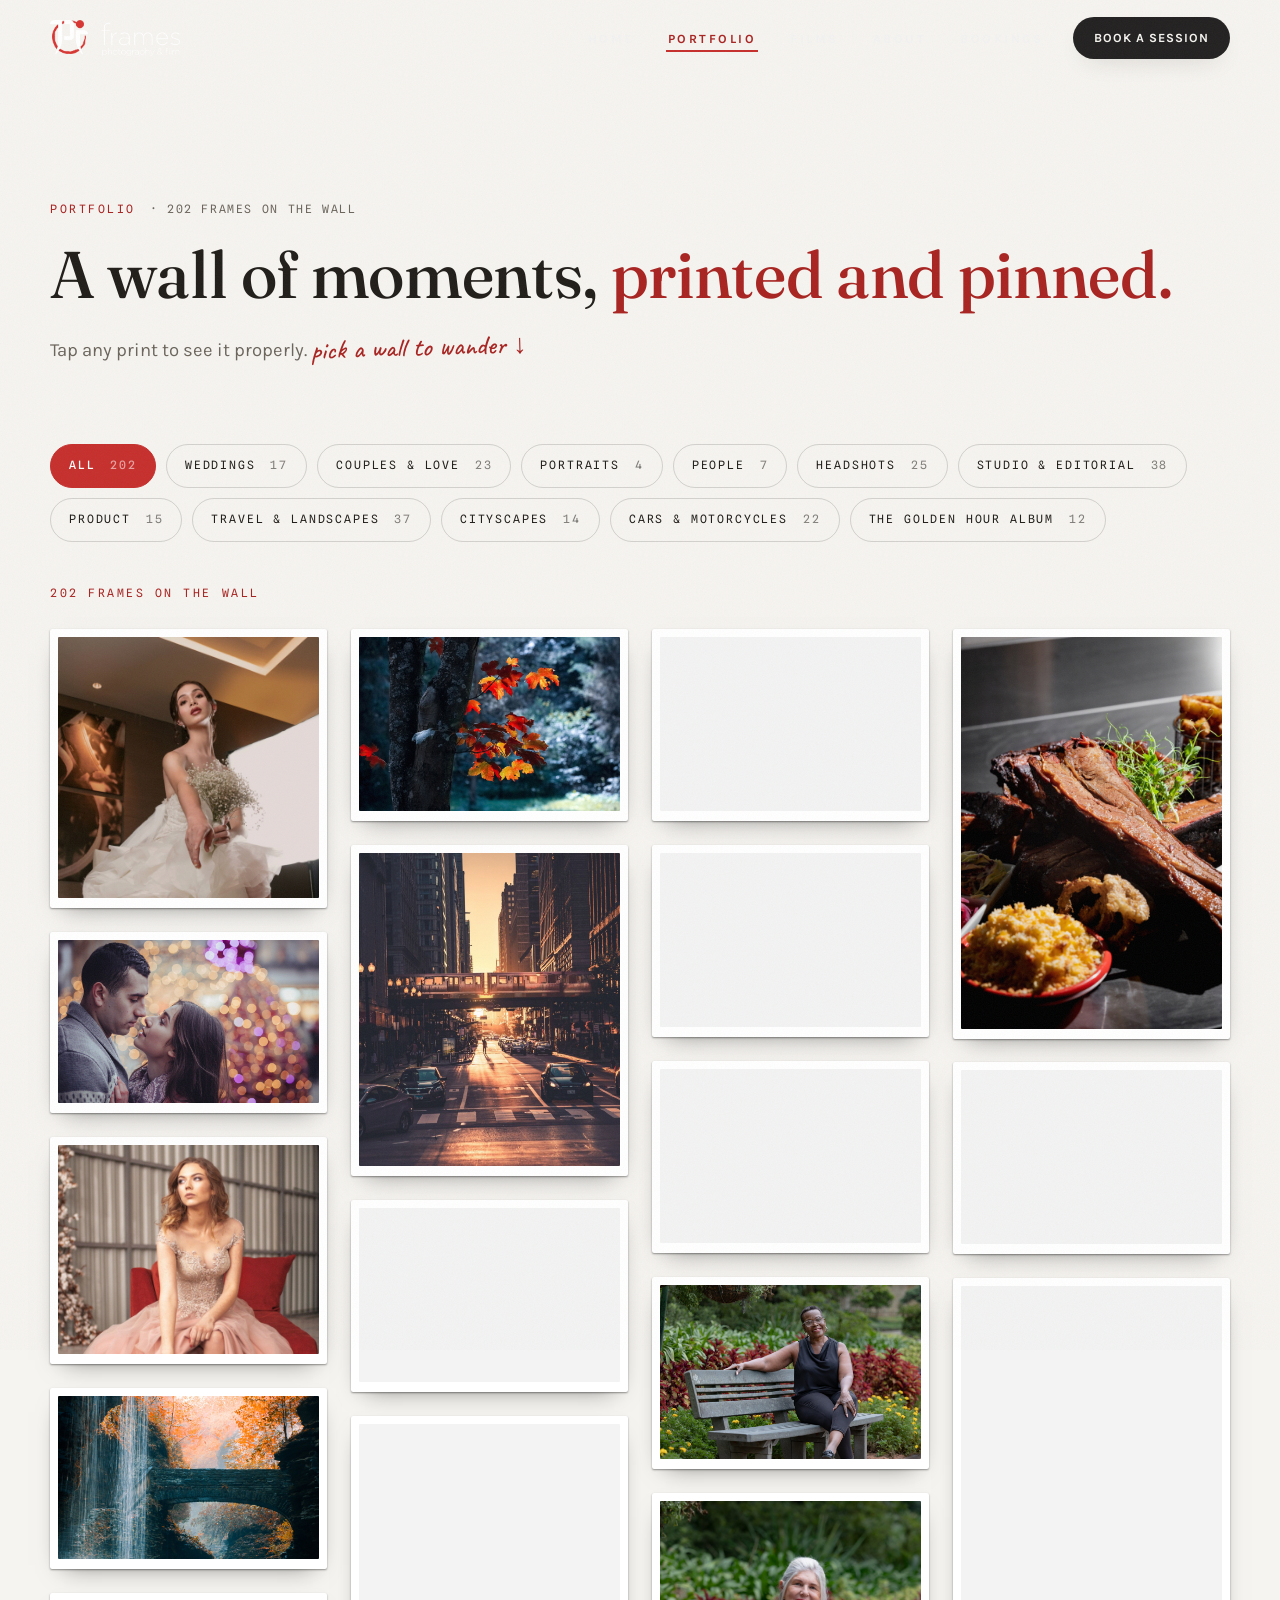
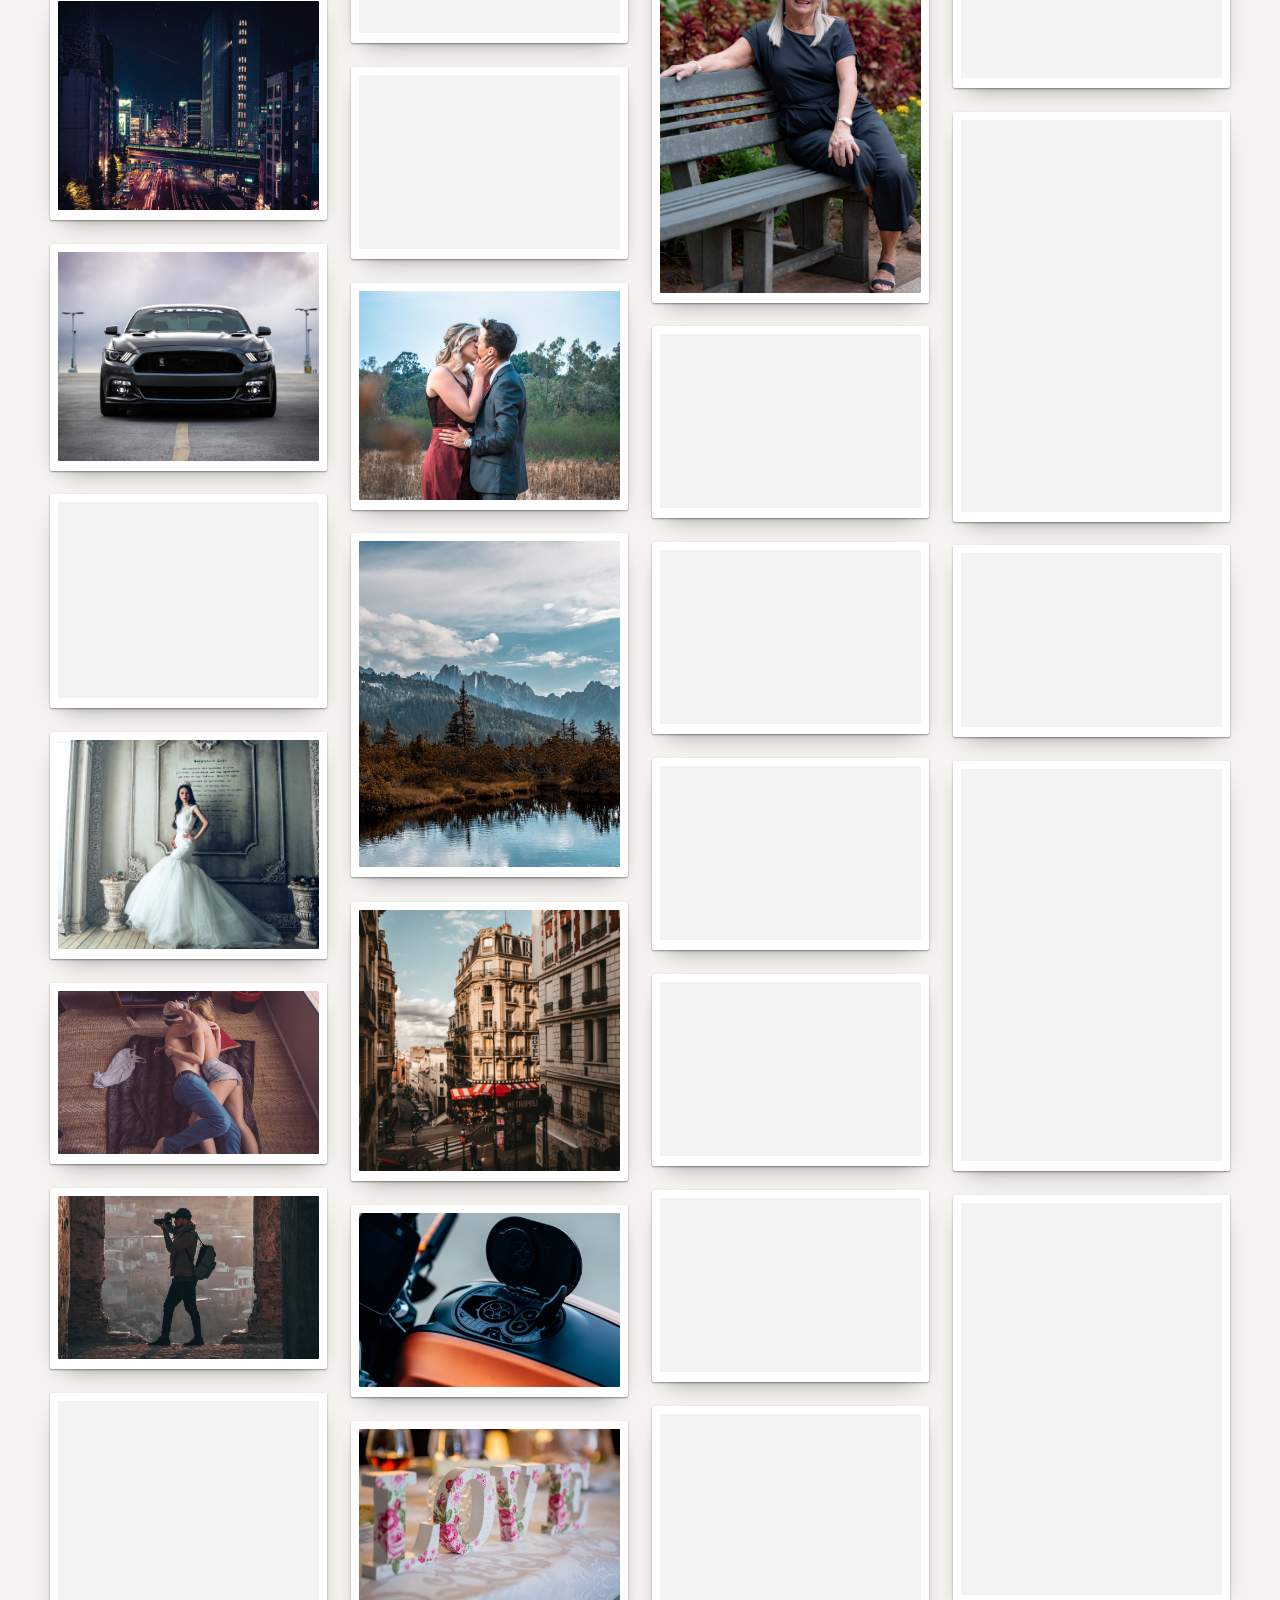
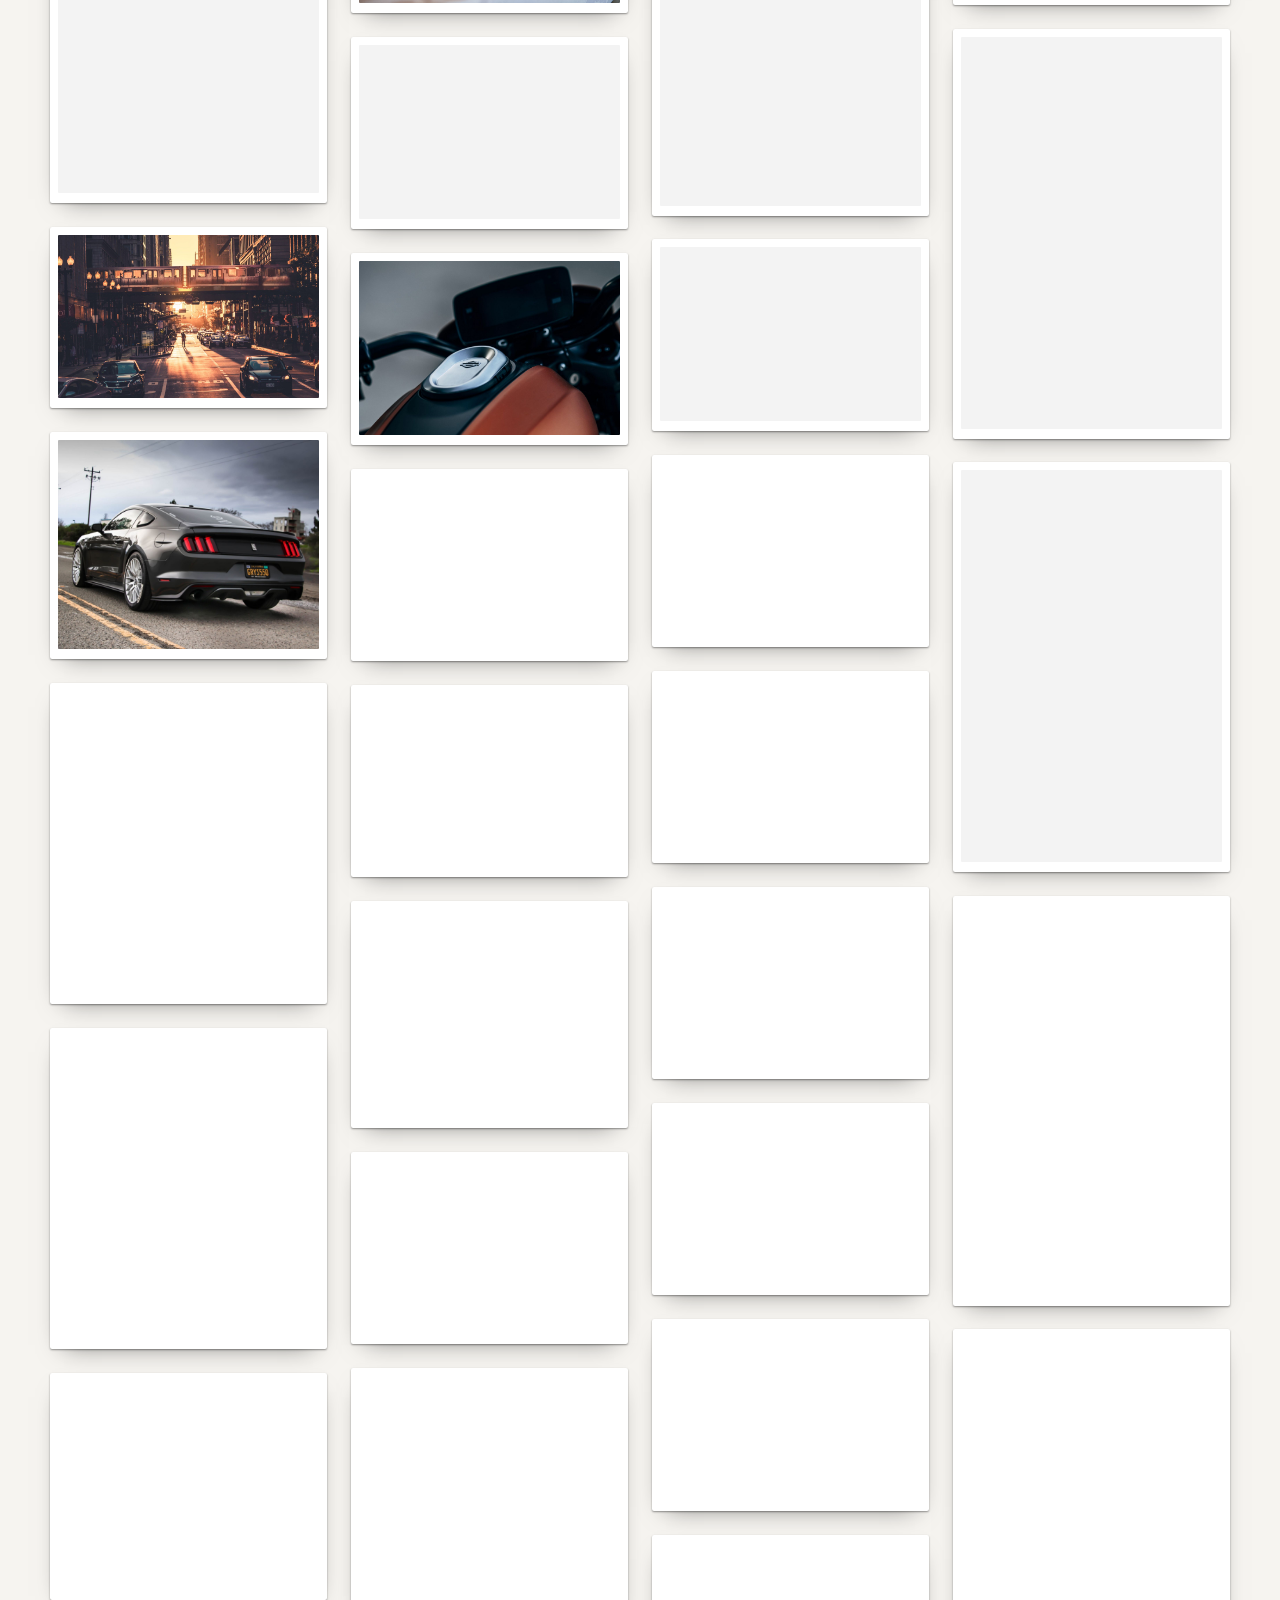
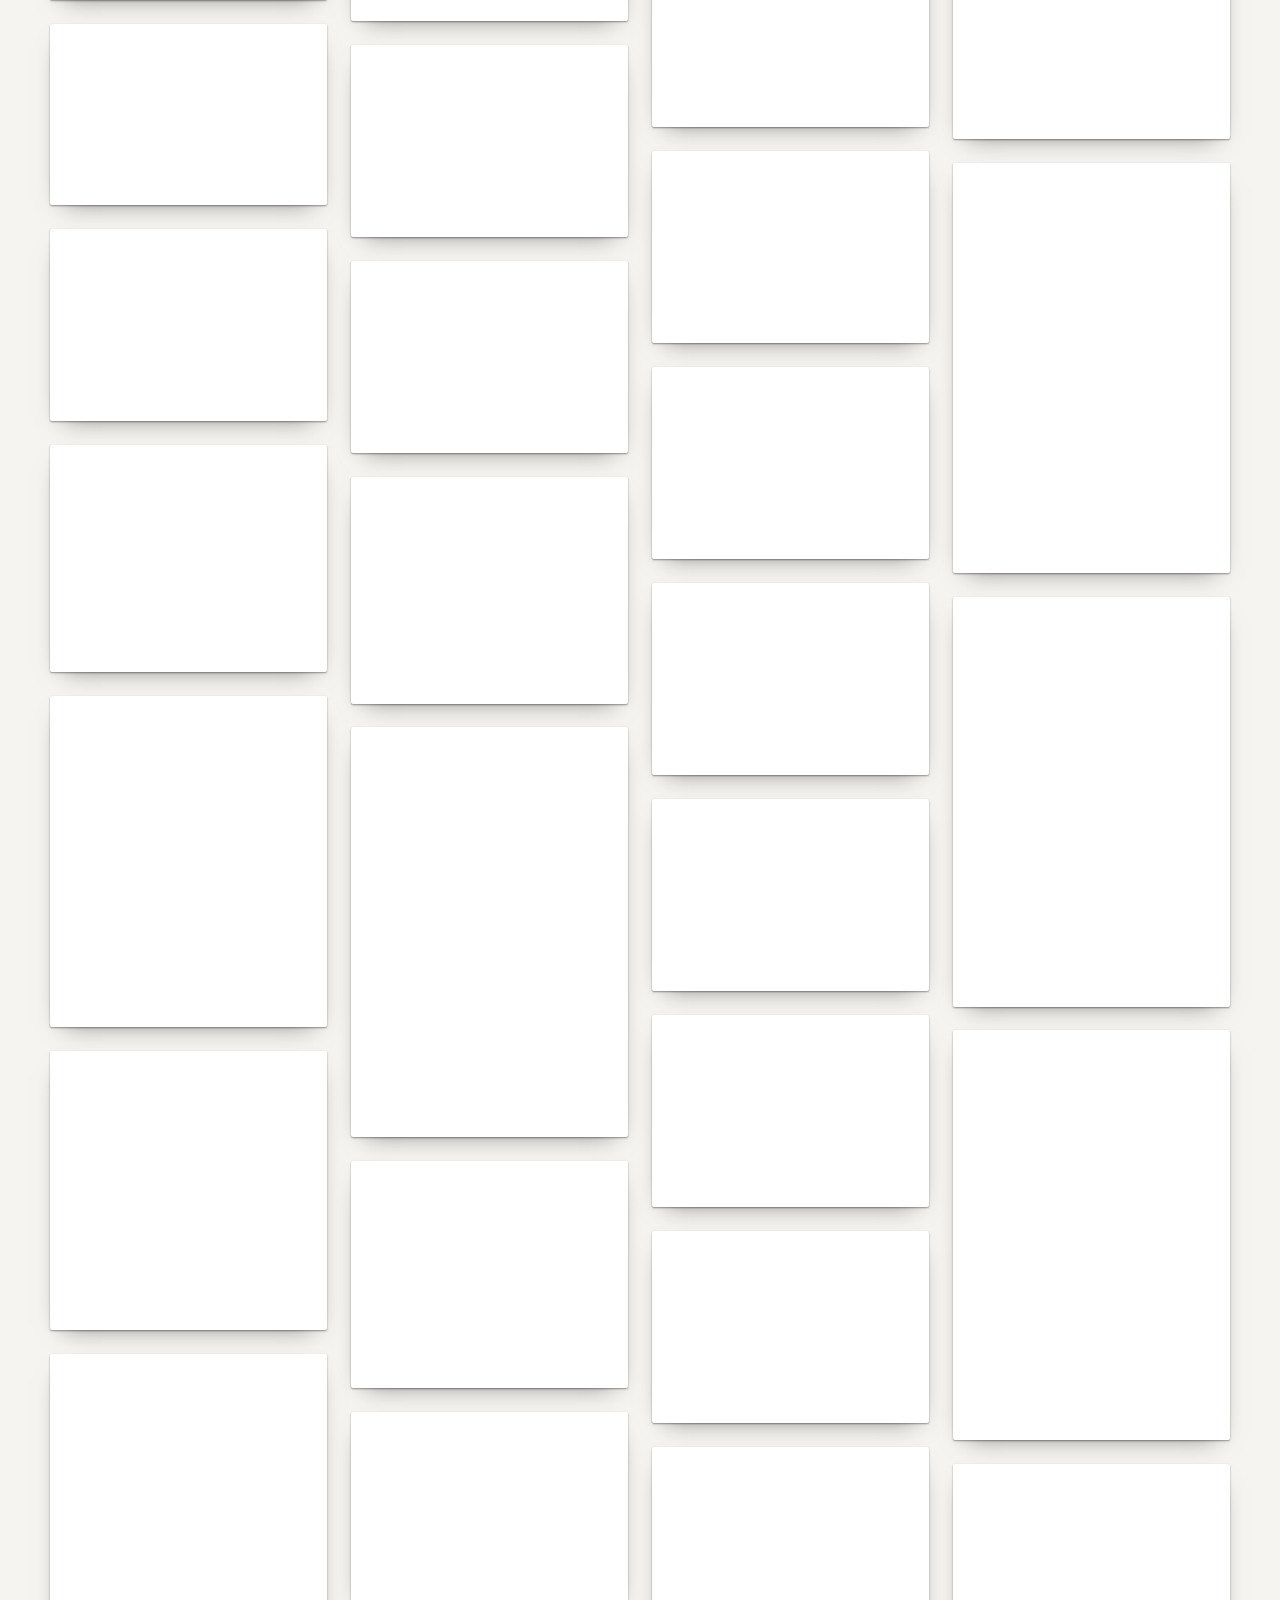
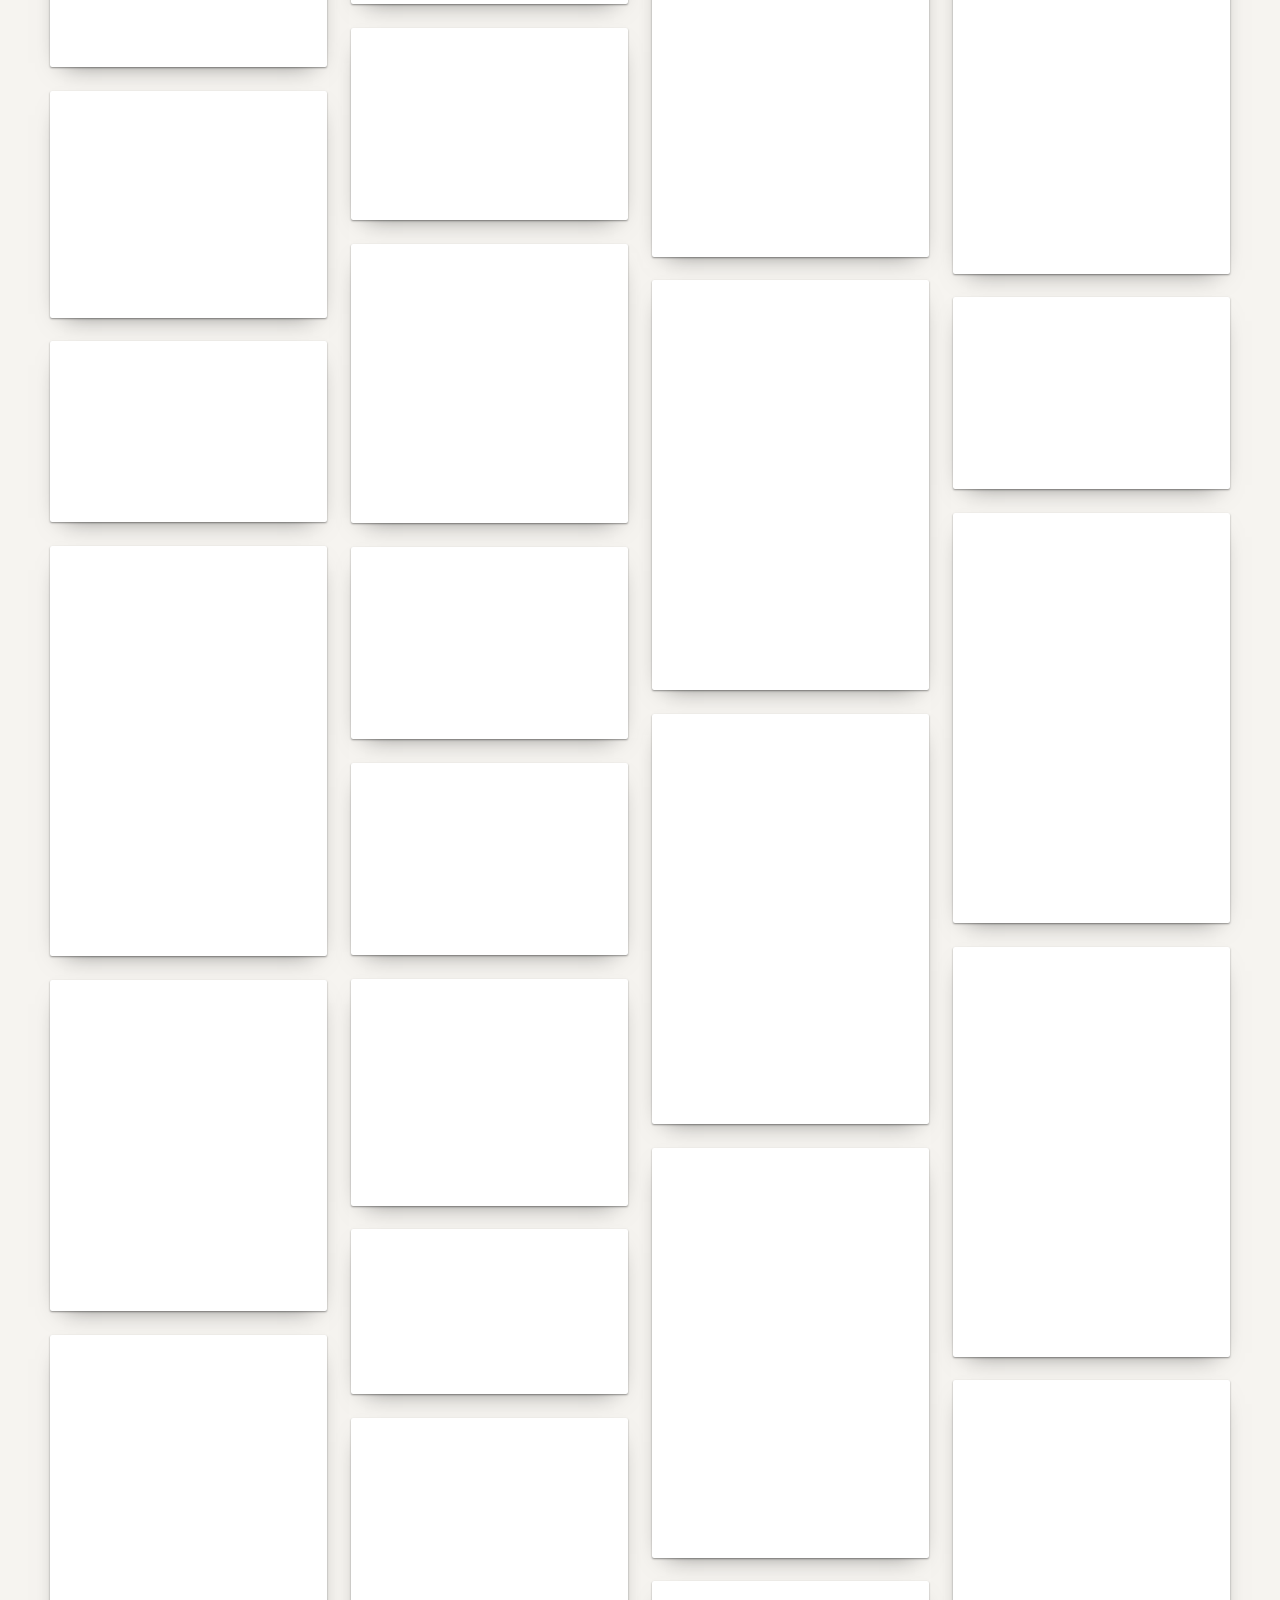
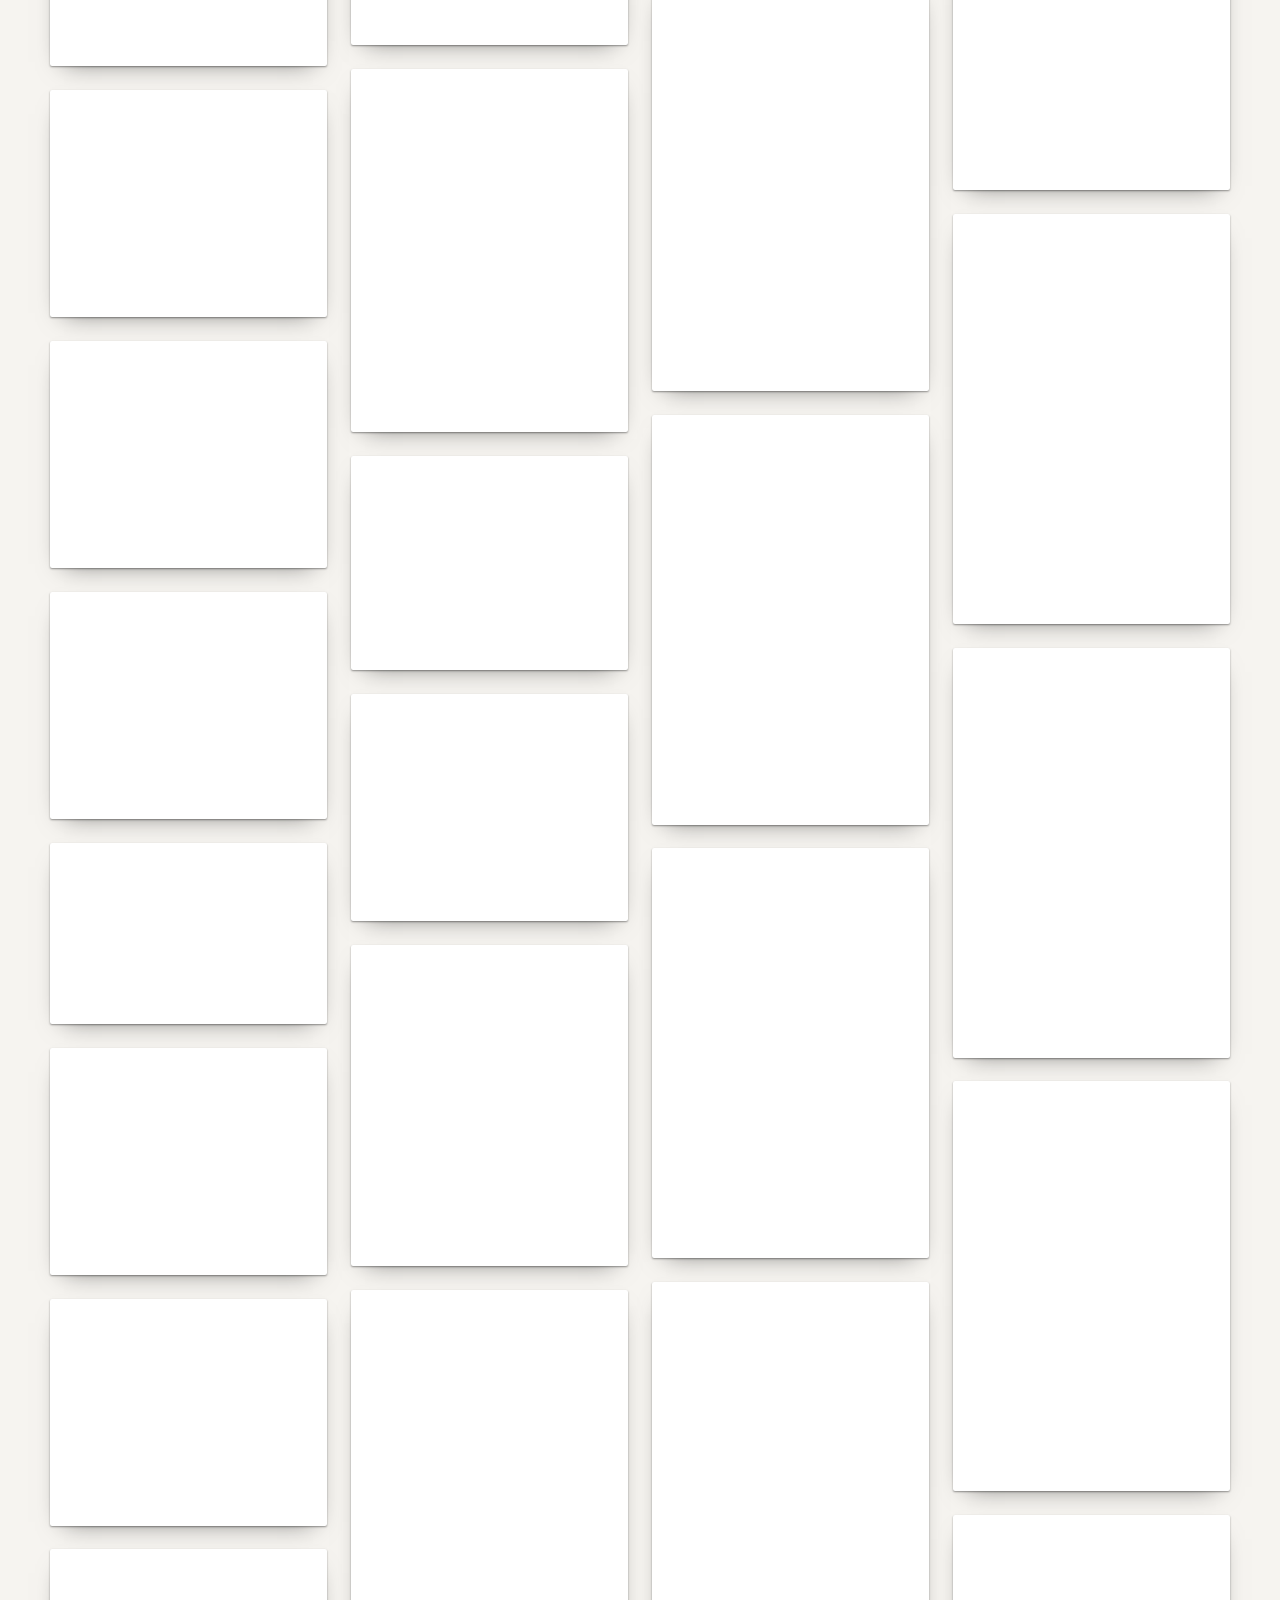
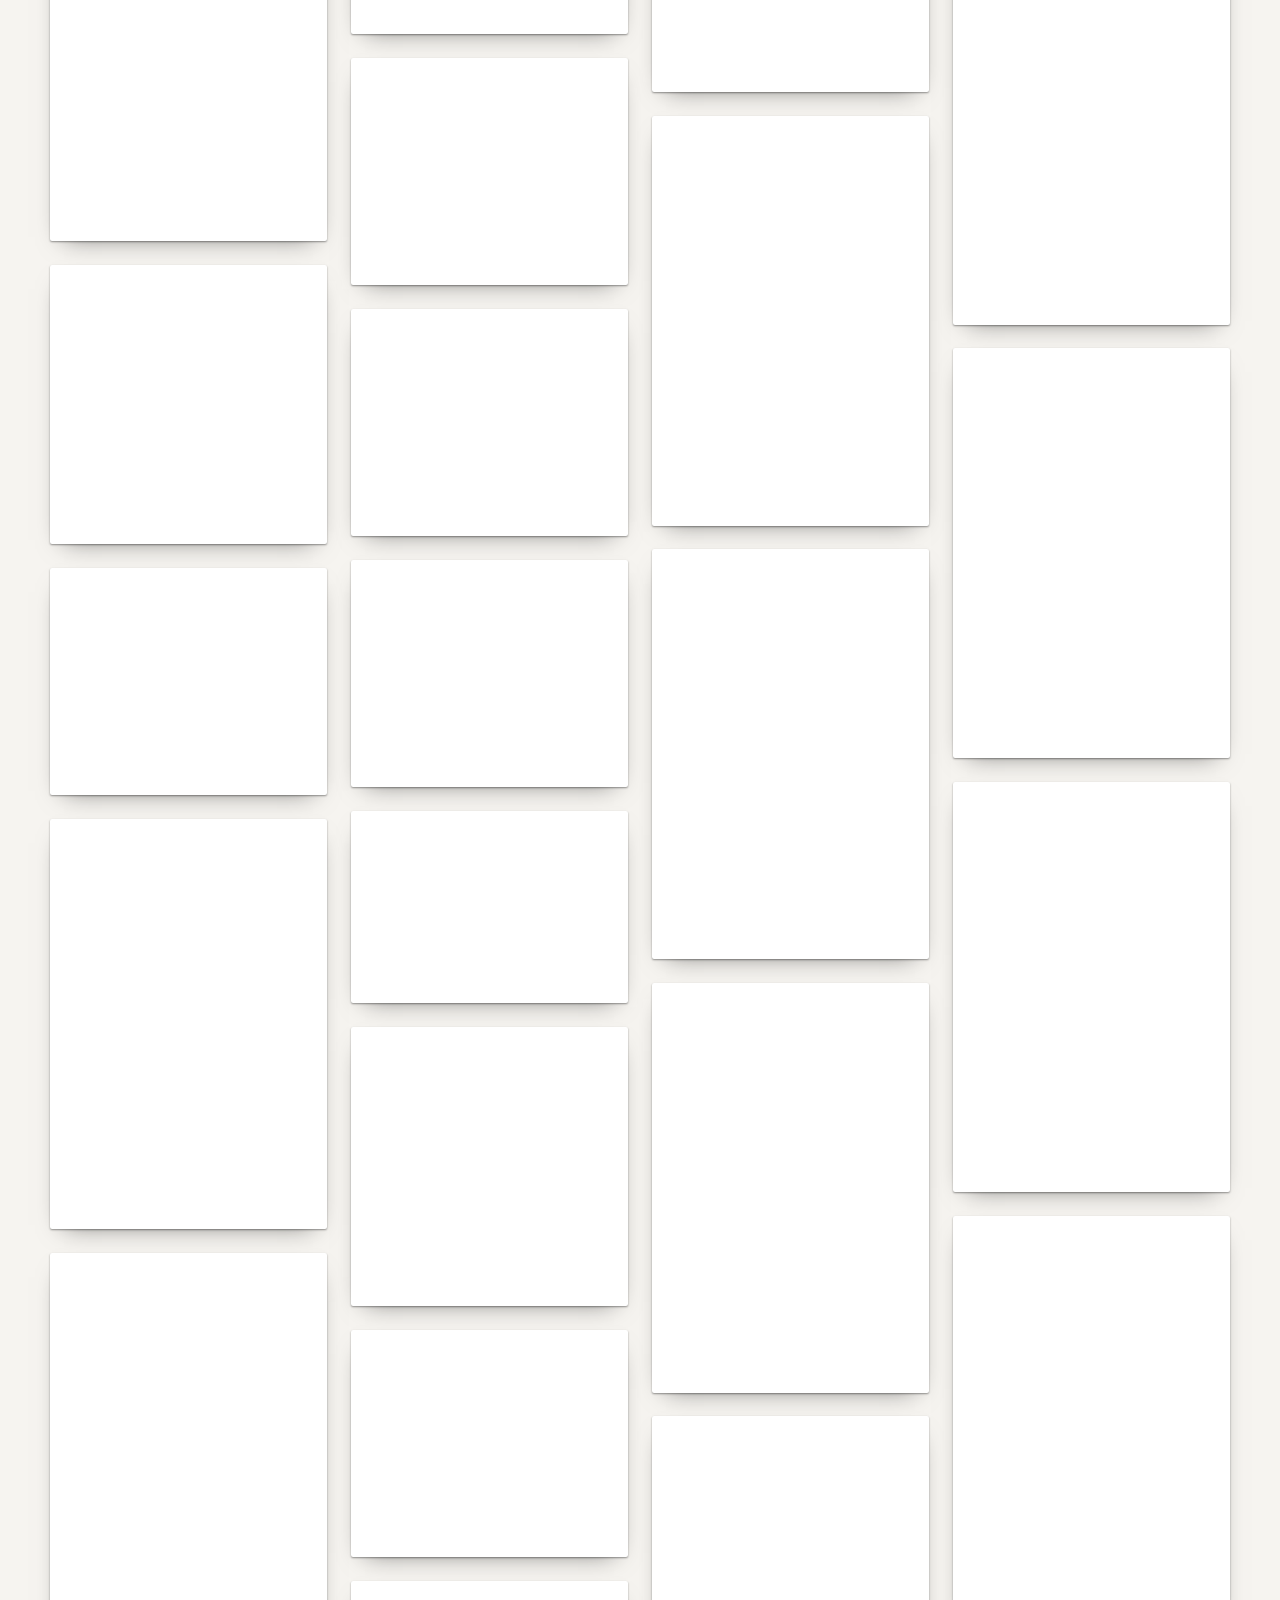
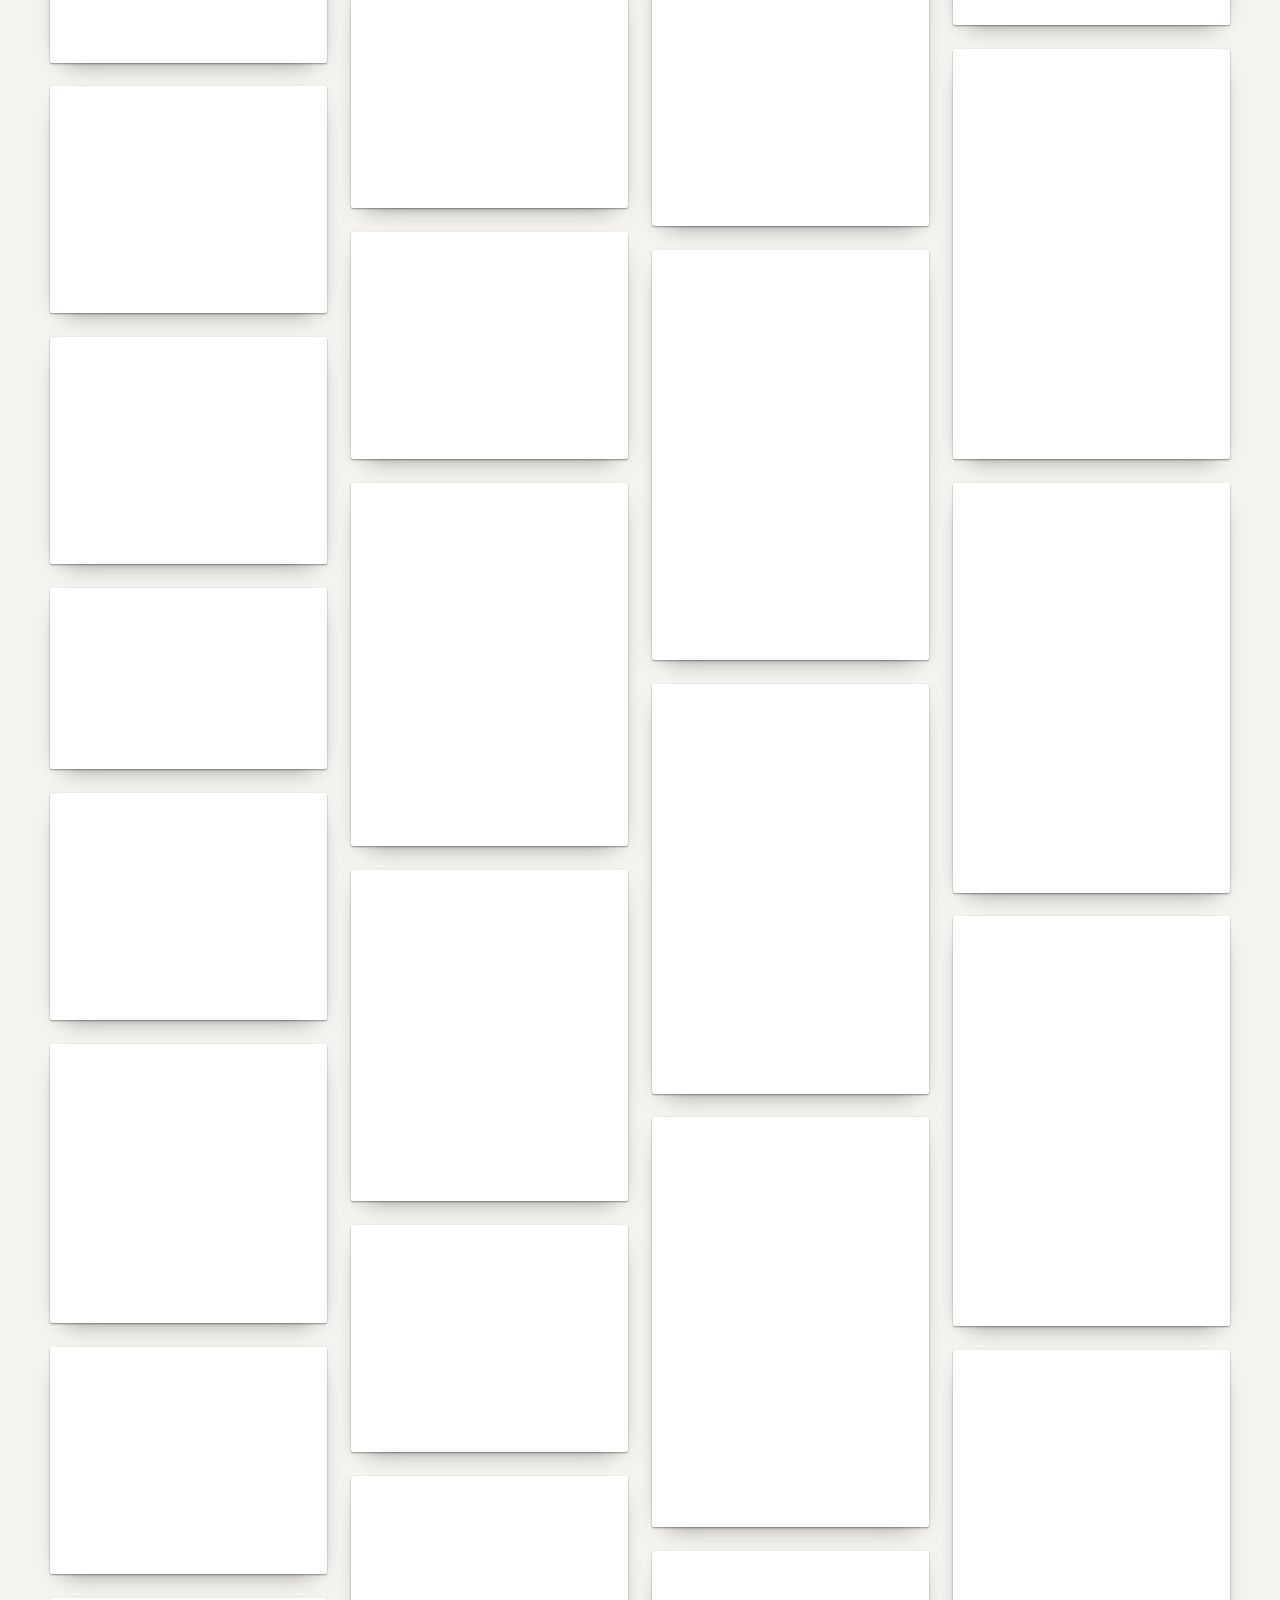
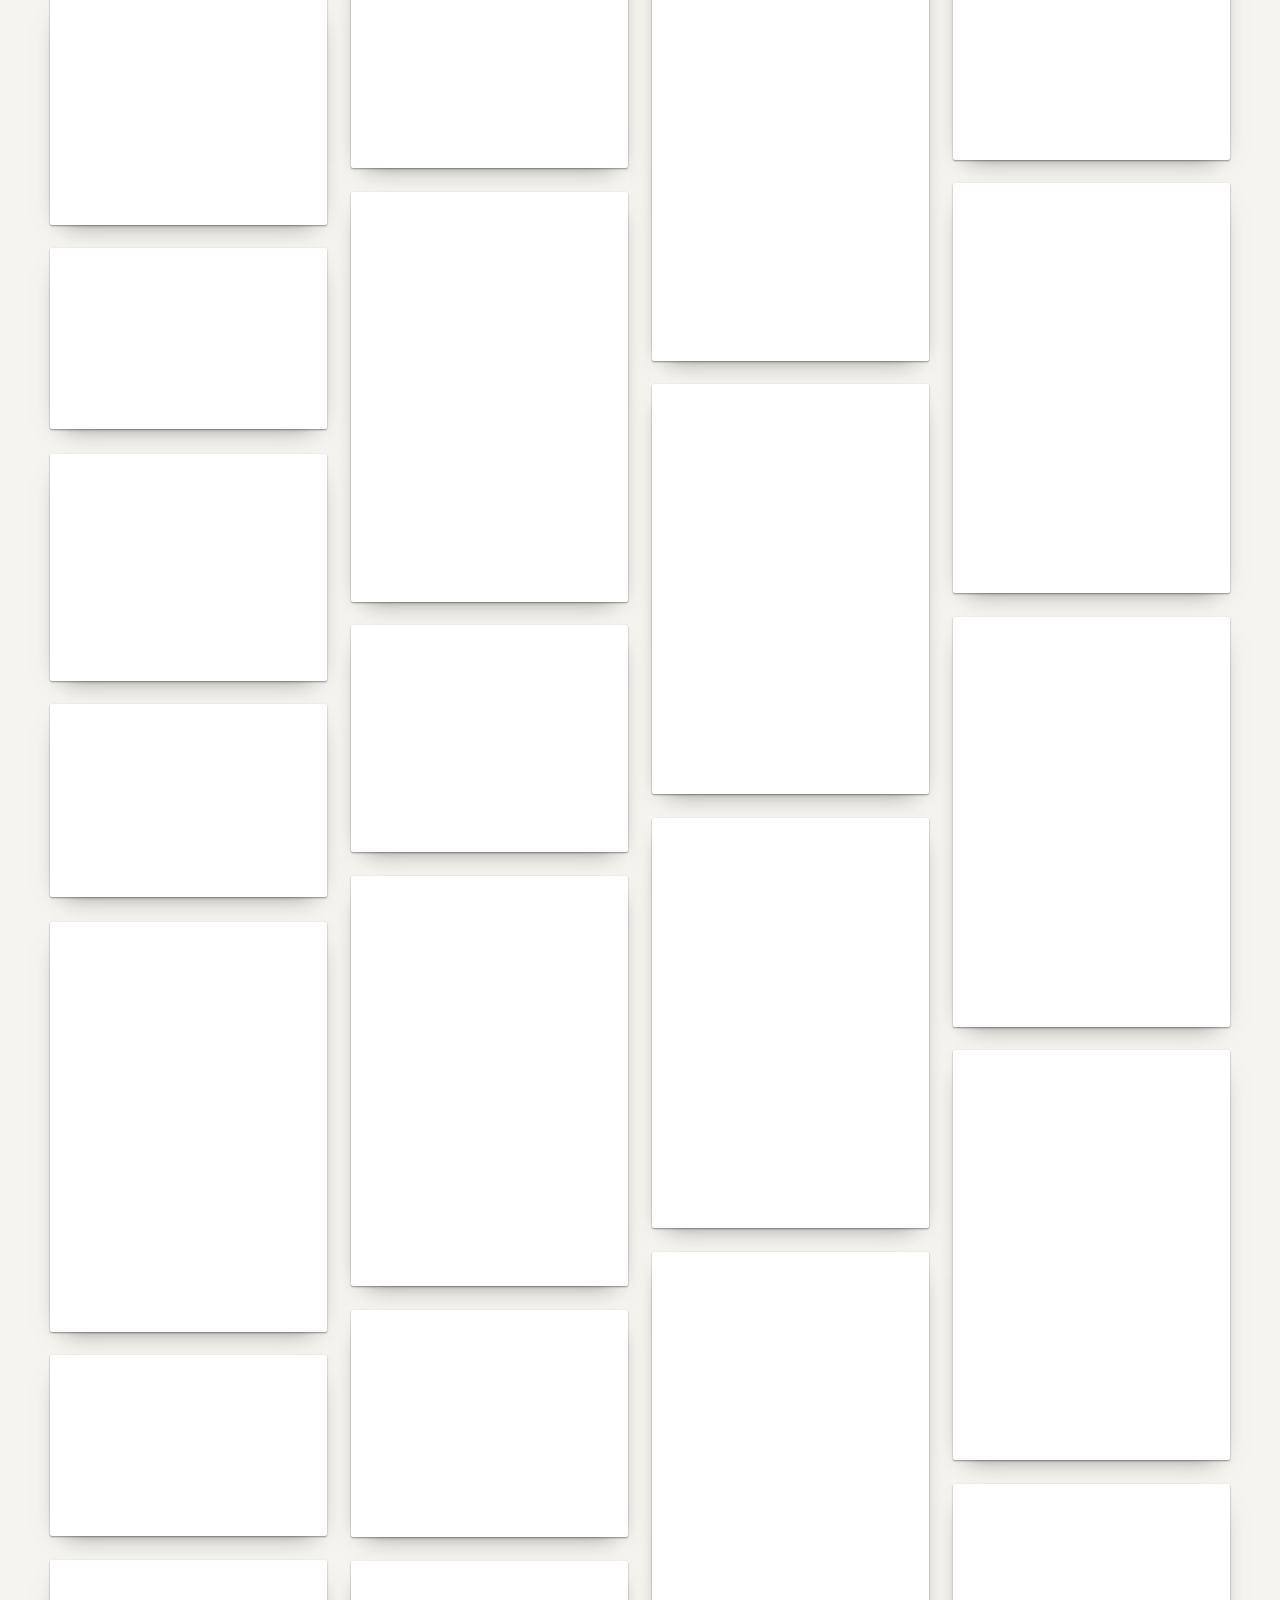
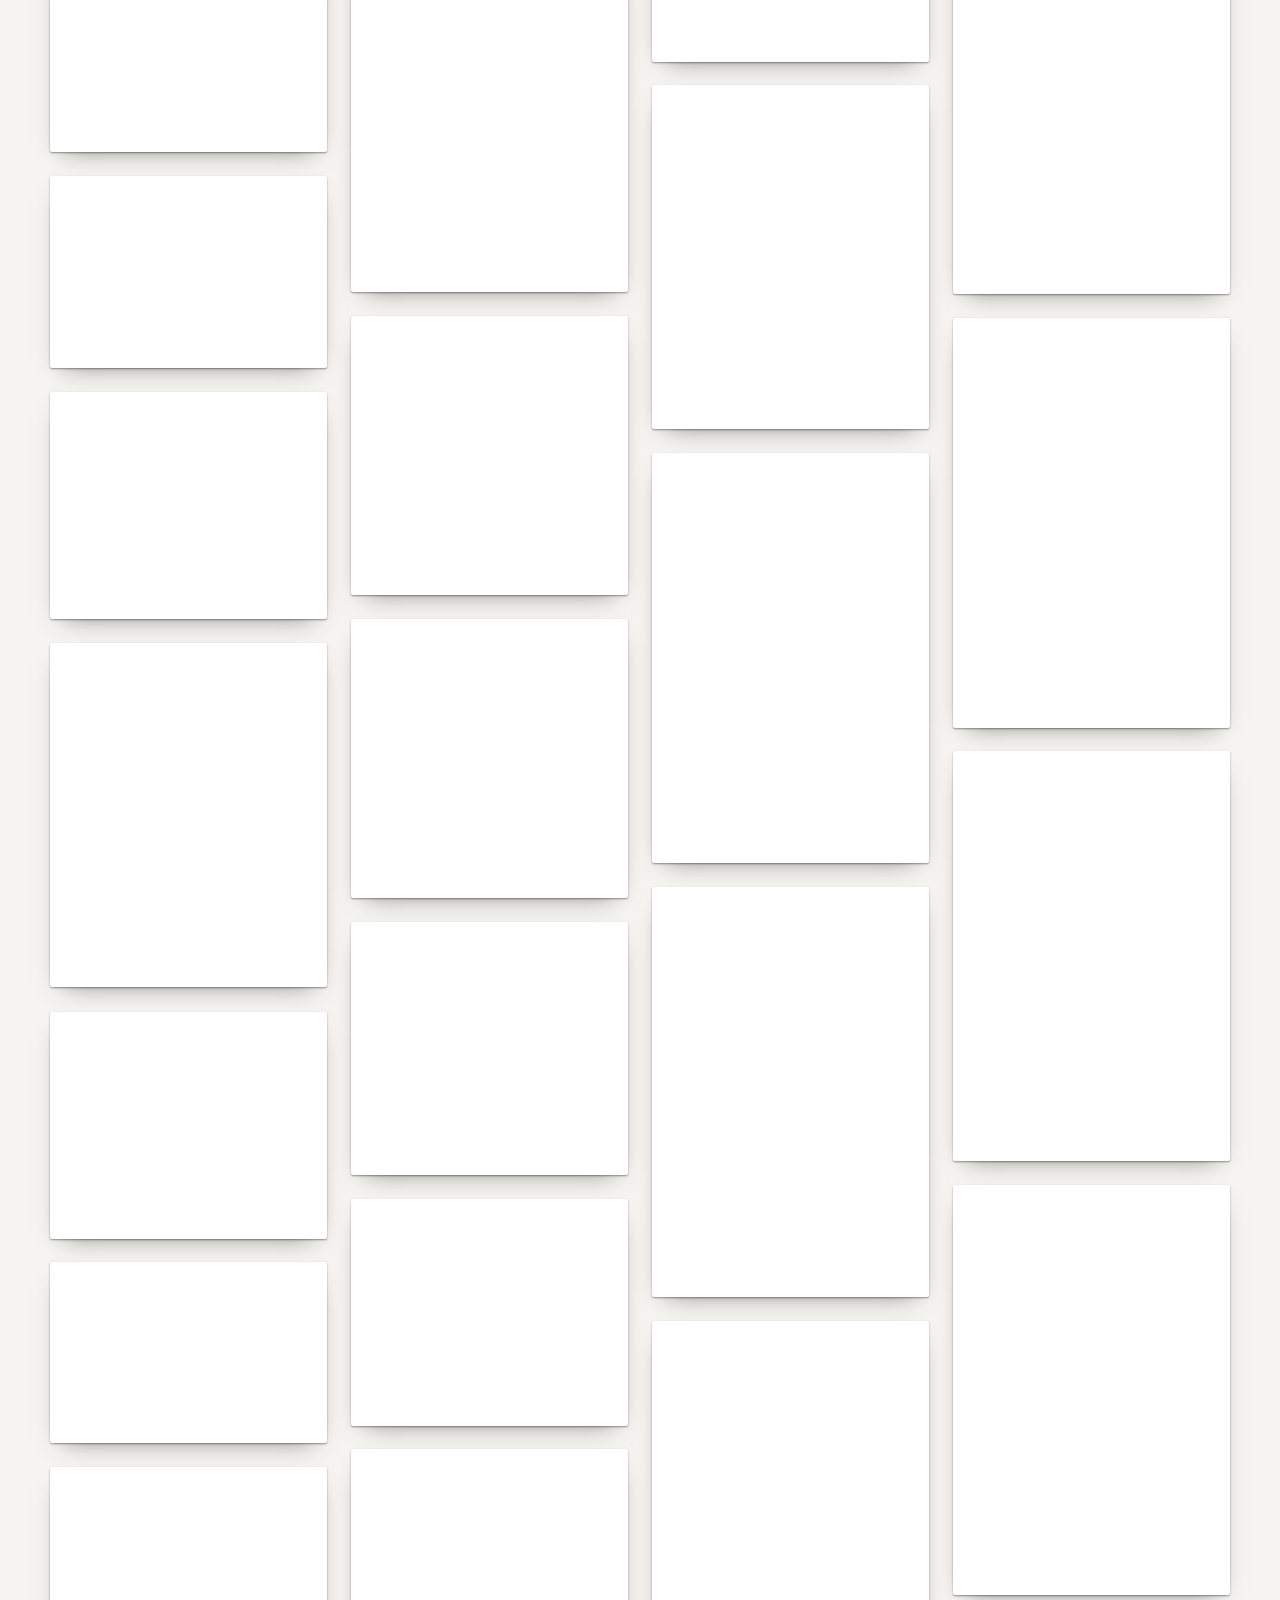
==== portfolio.html @ 4d84800c "commit change" ====
<!DOCTYPE html>
<html lang="en">
<head>
<meta charset="UTF-8">
<meta name="viewport" content="width=device-width, initial-scale=1.0, viewport-fit=cover">
<title>Portfolio — PI Frames</title>
<meta name="description" content="Browse the PI Frames portfolio: weddings, couples, portraits, headshots, studio & editorial, product, travel and the Golden Hour album — plus films. Photography & films from South Africa.">
<meta name="theme-color" content="#16100c">
<link rel="canonical" href="https://piframes.co.za/portfolio.html">
<meta property="og:title" content="Portfolio — PI Frames">
<meta property="og:description" content="Browse the PI Frames portfolio: weddings, couples, portraits, headshots, studio & editorial, product, travel and the Golden Hour album — plus films. Photography & films from South Africa.">
<meta property="og:type" content="website">
<meta property="og:image" content="Media/home-poster.jpg">
<link rel="icon" type="image/png" href="Media/PI-Iconlight.png" media="(prefers-color-scheme: dark)">
  <link rel="icon" type="image/png" href="Media/PI-Icondark.png" media="(prefers-color-scheme: light)">
<link rel="preconnect" href="https://fonts.googleapis.com">
<link rel="preconnect" href="https://fonts.gstatic.com" crossorigin>
<link href="https://fonts.googleapis.com/css2?family=Fraunces:ital,opsz,wght@0,9..144,400;0,9..144,500;0,9..144,600;1,9..144,400&family=Karla:ital,wght@0,400;0,500;0,700;1,400&family=Caveat:wght@500;600&family=Spline+Sans+Mono:wght@400;500&display=swap" rel="stylesheet">
<link rel="stylesheet" href="css/style.css">
</head>
<body>

<header class="nav">
  <div class="wrap nav-inner">
    <a class="nav-logo" href="index.html" aria-label="PI Frames — home">
      <img class="logo-light" src="Media/PI-Logolight.png" alt="PI Frames" width="397" height="110"><img class="logo-dark" src="Media/PI-Logodark.png" alt="PI Frames" width="397" height="110">
    </a>
    <nav aria-label="Main">
      <ul class="nav-links"><li><a href="index.html">Home</a></li><li><a href="portfolio.html" aria-current="page">Portfolio</a></li><li><a href="films.html">Films</a></li><li><a href="about.html">About</a></li><li><a href="bookings.html">Bookings</a></li></ul>
    </nav>
    <a class="btn btn-solid nav-cta" href="bookings.html">Book a session</a>
    <button class="nav-burger" aria-expanded="false" aria-controls="menu" aria-label="Menu">
      <span></span><span></span><span></span>
    </button>
  </div>
</header>

<div class="menu" id="menu">
  <ul>
    <li><a href="index.html">Home</a></li>
    <li><a href="portfolio.html" aria-current="page">Portfolio</a></li>
    <li><a href="films.html">Films</a></li>
    <li><a href="about.html">About</a></li>
    <li><a href="bookings.html">Bookings</a></li>
  </ul>
  <p class="menu-note">Photography &amp; films · South Africa</p>
  <div class="menu-social">
    <a class="social-btn" href="https://wa.me/27626155802" target="_blank" rel="noopener" aria-label="WhatsApp"><svg viewBox="0 0 24 24" aria-hidden="true"><path d="M17.5 14.38c-.3-.15-1.76-.87-2.03-.97-.27-.1-.47-.15-.67.15-.2.3-.77.97-.94 1.17-.17.2-.35.22-.65.07-.3-.15-1.26-.46-2.4-1.48-.88-.79-1.48-1.76-1.65-2.06-.17-.3-.02-.46.13-.61.13-.13.3-.35.45-.52.15-.18.2-.3.3-.5.1-.2.05-.38-.02-.53-.08-.15-.68-1.62-.93-2.21-.24-.58-.49-.5-.67-.51l-.57-.01c-.2 0-.52.07-.8.37-.27.3-1.04 1.02-1.04 2.49s1.07 2.89 1.22 3.09c.15.2 2.1 3.2 5.08 4.49.71.3 1.26.49 1.7.62.71.23 1.36.2 1.87.12.57-.08 1.76-.72 2.01-1.41.25-.7.25-1.29.17-1.42-.07-.12-.27-.2-.57-.34m-5.42 7.4h-.01a9.87 9.87 0 0 1-5.03-1.37l-.36-.22-3.74.98 1-3.64-.24-.38a9.86 9.86 0 0 1-1.51-5.25c0-5.45 4.44-9.88 9.9-9.88a9.83 9.83 0 0 1 6.99 2.9 9.82 9.82 0 0 1 2.9 6.99c-.01 5.45-4.45 9.87-9.9 9.87m8.42-18.29A11.8 11.8 0 0 0 12.07 0C5.53 0 .2 5.33.2 11.87c0 2.1.55 4.14 1.58 5.94L.1 24l6.33-1.66a11.87 11.87 0 0 0 5.63 1.43h.01c6.54 0 11.86-5.32 11.86-11.87 0-3.17-1.23-6.15-3.47-8.39"/></svg></a>
    <a class="social-btn" href="https://www.instagram.com/chasesolomonphotography/" target="_blank" rel="noopener" aria-label="Instagram"><svg viewBox="0 0 24 24" aria-hidden="true"><path d="M12 2.2c3.2 0 3.6 0 4.9.1 1.2.1 1.8.2 2.2.4.6.2 1 .5 1.4.9.4.4.7.8.9 1.4.2.4.4 1 .4 2.2.1 1.3.1 1.7.1 4.9s0 3.6-.1 4.9c-.1 1.2-.2 1.8-.4 2.2-.2.6-.5 1-.9 1.4-.4.4-.8.7-1.4.9-.4.2-1 .4-2.2.4-1.3.1-1.7.1-4.9.1s-3.6 0-4.9-.1c-1.2-.1-1.8-.2-2.2-.4-.6-.2-1-.5-1.4-.9-.4-.4-.7-.8-.9-1.4-.2-.4-.4-1-.4-2.2C2.2 15.6 2.2 15.2 2.2 12s0-3.6.1-4.9c.1-1.2.2-1.8.4-2.2.2-.6.5-1 .9-1.4.4-.4.8-.7 1.4-.9.4-.2 1-.4 2.2-.4C8.4 2.2 8.8 2.2 12 2.2m0-2.2C8.7 0 8.3 0 7 .1 5.7.1 4.9.3 4.1.6c-.8.3-1.5.7-2.1 1.4C1.3 2.6.9 3.3.6 4.1.3 4.9.1 5.7.1 7 0 8.3 0 8.7 0 12s0 3.7.1 5c0 1.3.2 2.1.5 2.9.3.8.7 1.5 1.4 2.1.6.7 1.3 1.1 2.1 1.4.8.3 1.6.5 2.9.5 1.3.1 1.7.1 5 .1s3.7 0 5-.1c1.3 0 2.1-.2 2.9-.5.8-.3 1.5-.7 2.1-1.4.7-.6 1.1-1.3 1.4-2.1.3-.8.5-1.6.5-2.9.1-1.3.1-1.7.1-5s0-3.7-.1-5c0-1.3-.2-2.1-.5-2.9-.3-.8-.7-1.5-1.4-2.1C21.4 1.3 20.7.9 19.9.6c-.8-.3-1.6-.5-2.9-.5C15.7 0 15.3 0 12 0zm0 5.8A6.2 6.2 0 1 0 18.2 12 6.2 6.2 0 0 0 12 5.8zm0 10.2A4 4 0 1 1 16 12a4 4 0 0 1-4 4zM19.8 5.6a1.4 1.4 0 1 1-2.9 0 1.4 1.4 0 0 1 2.9 0z"/></svg></a>
    <a class="social-btn" href="https://www.facebook.com/ChaseSolomonPhotography/" target="_blank" rel="noopener" aria-label="Facebook"><svg viewBox="0 0 24 24" aria-hidden="true"><path d="M22 12.06C22 6.5 17.52 2 12 2S2 6.5 2 12.06c0 5.02 3.66 9.18 8.44 9.94v-7.03H7.9v-2.9h2.54V9.85c0-2.52 1.5-3.91 3.78-3.91 1.09 0 2.23.2 2.23.2v2.46h-1.26c-1.24 0-1.63.77-1.63 1.57v1.88h2.78l-.45 2.9h-2.33V22c4.78-.76 8.44-4.92 8.44-9.94z"/></svg></a>
  </div>
</div>

<main>
  <section class="page-hero">
    <div class="wrap">
      <p class="eyebrow reveal">Portfolio <span class="exif">· 202 frames on the wall</span></p>
      <h1 class="title reveal d1">A wall of moments, <em>printed and pinned.</em></h1>
      <p class="lede reveal d2">Tap any print to see it properly. <span class="hand">pick a wall to wander ↓</span></p>
    </div>
  </section>

  <section class="section" style="padding-top:0">
    <div class="wrap">
      
<div class="filter-select" id="filter-select">
  <button type="button" class="filter-trigger" id="filter-trigger" aria-haspopup="listbox" aria-expanded="false">
    <span class="ft-label">Showing <b id="ft-current">All</b></span>
    <span class="ft-count" id="ft-current-count">202</span>
    <svg class="ft-chevron" viewBox="0 0 12 8" aria-hidden="true"><path d="M1 1l5 5 5-5" fill="none" stroke="currentColor" stroke-width="1.6"/></svg>
  </button>
  <ul class="filter-menu" id="filter-menu" role="listbox" aria-label="Filter the gallery" tabindex="-1">
    <li role="option" class="filter-option is-active" data-filter="all" aria-selected="true">
      <span class="fo-label">All</span><span class="fo-count">202</span>
    </li><li role="option" class="filter-option" data-filter="weddings" aria-selected="false">
      <span class="fo-label">Weddings</span><span class="fo-count">17</span>
    </li><li role="option" class="filter-option" data-filter="love-stories" aria-selected="false">
      <span class="fo-label">Couples & Love</span><span class="fo-count">23</span>
    </li><li role="option" class="filter-option" data-filter="portraits" aria-selected="false">
      <span class="fo-label">Portraits</span><span class="fo-count">4</span>
    </li><li role="option" class="filter-option" data-filter="people" aria-selected="false">
      <span class="fo-label">People</span><span class="fo-count">7</span>
    </li><li role="option" class="filter-option" data-filter="headshots" aria-selected="false">
      <span class="fo-label">Headshots</span><span class="fo-count">25</span>
    </li><li role="option" class="filter-option" data-filter="studio" aria-selected="false">
      <span class="fo-label">Studio & Editorial</span><span class="fo-count">38</span>
    </li><li role="option" class="filter-option" data-filter="product" aria-selected="false">
      <span class="fo-label">Product</span><span class="fo-count">15</span>
    </li><li role="option" class="filter-option" data-filter="travel" aria-selected="false">
      <span class="fo-label">Travel & Landscapes</span><span class="fo-count">37</span>
    </li><li role="option" class="filter-option" data-filter="city" aria-selected="false">
      <span class="fo-label">Cityscapes</span><span class="fo-count">14</span>
    </li><li role="option" class="filter-option" data-filter="automotive" aria-selected="false">
      <span class="fo-label">Cars & Motorcycles</span><span class="fo-count">22</span>
    </li><li role="option" class="filter-option" data-filter="golden-hour" aria-selected="false">
      <span class="fo-label">The Golden Hour Album</span><span class="fo-count">12</span>
    </li>
  </ul>
</div>
      <div class="filters reveal" role="group" aria-label="Filter the gallery"><button class="chip" data-filter="all" aria-pressed="true">All <span class="n">202</span></button><button class="chip" data-filter="weddings" aria-pressed="false">Weddings <span class="n">17</span></button><button class="chip" data-filter="love-stories" aria-pressed="false">Couples & Love <span class="n">23</span></button><button class="chip" data-filter="portraits" aria-pressed="false">Portraits <span class="n">4</span></button><button class="chip" data-filter="people" aria-pressed="false">People <span class="n">7</span></button><button class="chip" data-filter="headshots" aria-pressed="false">Headshots <span class="n">25</span></button><button class="chip" data-filter="studio" aria-pressed="false">Studio & Editorial <span class="n">38</span></button><button class="chip" data-filter="product" aria-pressed="false">Product <span class="n">15</span></button><button class="chip" data-filter="travel" aria-pressed="false">Travel & Landscapes <span class="n">37</span></button><button class="chip" data-filter="city" aria-pressed="false">Cityscapes <span class="n">14</span></button><button class="chip" data-filter="automotive" aria-pressed="false">Cars & Motorcycles <span class="n">22</span></button><button class="chip" data-filter="golden-hour" aria-pressed="false">The Golden Hour Album <span class="n">12</span></button></div>
      <p id="gallery-status" class="eyebrow" style="margin-bottom:26px">202 frames on the wall</p>
      <div class="masonry" id="gallery"><button class="print" data-cat="weddings" data-cap="Bride on stairs with baby&#x27;s-breath bouquet" aria-label="Weddings: bride on stairs with baby&#x27;s-breath bouquet">
      <span class="print-tag">Weddings</span>
      <img src="Media/adjusted-2col-01.jpg" alt="Weddings — bride on stairs with baby&#x27;s-breath bouquet" loading="eager" fetchpriority="high" decoding="async">
    </button><button class="print" data-cat="love-stories" data-cap="Couple nose-to-nose, christmas bokeh" aria-label="Couples &amp; Love: couple nose-to-nose, Christmas bokeh">
      <span class="print-tag">Couples &amp; Love</span>
      <img src="Media/album11-alt.jpg" alt="Couples &amp; Love — couple nose-to-nose, Christmas bokeh" loading="eager" fetchpriority="high" decoding="async">
    </button><button class="print" data-cat="portraits" data-cap="Woman in blush beaded gown on red chair" aria-label="Portraits: woman in blush beaded gown on red chair">
      <span class="print-tag">Portraits</span>
      <img src="Media/adjusted-2col-02.jpg" alt="Portraits — woman in blush beaded gown on red chair" loading="eager" fetchpriority="high" decoding="async">
    </button><button class="print" data-cat="travel" data-cap="Stone bridge over autumn waterfall" aria-label="Travel &amp; Landscapes: stone bridge over autumn waterfall">
      <span class="print-tag">Travel &amp; Landscapes</span>
      <img src="Media/album13-alt.jpg" alt="Travel &amp; Landscapes — stone bridge over autumn waterfall" loading="eager" fetchpriority="high" decoding="async">
    </button><button class="print" data-cat="city" data-cap="Night city with light-trail highway" aria-label="Cityscapes: night city with light-trail highway">
      <span class="print-tag">Cityscapes</span>
      <img src="Media/adjusted-4col-08.jpg" alt="Cityscapes — night city with light-trail highway" loading="lazy" decoding="async">
    </button><button class="print" data-cat="automotive" data-cap="Grey mustang front, parking lot" aria-label="Cars &amp; Motorcycles: grey Mustang front, parking lot">
      <span class="print-tag">Cars &amp; Motorcycles</span>
      <img src="Media/adjusted-3col-01.jpg" alt="Cars &amp; Motorcycles — grey Mustang front, parking lot" loading="lazy" decoding="async">
    </button><button class="print" data-cat="golden-hour travel" data-cap="Golden sunset over rolling hill path" aria-label="Travel &amp; Landscapes: golden sunset over rolling hill path">
      <span class="print-tag">Travel &amp; Landscapes</span>
      <img src="Media/justified-15.jpg" alt="Travel &amp; Landscapes — golden sunset over rolling hill path" loading="lazy" decoding="async">
    </button><button class="print" data-cat="weddings" data-cap="Bride in mermaid gown, ornate room" aria-label="Weddings: bride in mermaid gown, ornate room">
      <span class="print-tag">Weddings</span>
      <img src="Media/adjusted-2col-03.jpg" alt="Weddings — bride in mermaid gown, ornate room" loading="lazy" decoding="async">
    </button><button class="print" data-cat="love-stories" data-cap="Couple lying on rug, top-down" aria-label="Couples &amp; Love: couple lying on rug, top-down">
      <span class="print-tag">Couples &amp; Love</span>
      <img src="Media/album14-alt.jpg" alt="Couples &amp; Love — couple lying on rug, top-down" loading="lazy" decoding="async">
    </button><button class="print" data-cat="portraits" data-cap="Photographer over old city ruins" aria-label="Portraits: photographer over old city ruins">
      <span class="print-tag">Portraits</span>
      <img src="Media/album09-alt.jpg" alt="Portraits — photographer over old city ruins" loading="lazy" decoding="async">
    </button><button class="print" data-cat="travel" data-cap="Tall waterfall off forested cliff" aria-label="Travel &amp; Landscapes: tall waterfall off forested cliff">
      <span class="print-tag">Travel &amp; Landscapes</span>
      <img src="Media/justified-01.jpg" alt="Travel &amp; Landscapes — tall waterfall off forested cliff" loading="lazy" decoding="async">
    </button><button class="print" data-cat="city" data-cap="Chicago street, elevated train, sunset" aria-label="Cityscapes: Chicago street, elevated train, sunset">
      <span class="print-tag">Cityscapes</span>
      <img src="Media/album16-alt.jpg" alt="Cityscapes — Chicago street, elevated train, sunset" loading="lazy" decoding="async">
    </button><button class="print" data-cat="automotive" data-cap="Black mustang rear on road" aria-label="Cars &amp; Motorcycles: black Mustang rear on road">
      <span class="print-tag">Cars &amp; Motorcycles</span>
      <img src="Media/adjusted-3col-03.jpg" alt="Cars &amp; Motorcycles — black Mustang rear on road" loading="lazy" decoding="async">
    </button><button class="print" data-cat="golden-hour love-stories" data-cap="Couple in autumn leaves, golden backlight" aria-label="Couples &amp; Love: couple in autumn leaves, golden backlight">
      <span class="print-tag">Couples &amp; Love</span>
      <img src="Media/masonry-2col-07.jpg" alt="Couples &amp; Love — couple in autumn leaves, golden backlight" loading="lazy" decoding="async">
    </button><button class="print" data-cat="weddings" data-cap="Bride praying under lace veil, closeup" aria-label="Weddings: bride praying under lace veil, closeup">
      <span class="print-tag">Weddings</span>
      <img src="Media/adjusted-2col-04.jpg" alt="Weddings — bride praying under lace veil, closeup" loading="lazy" decoding="async">
    </button><button class="print" data-cat="love-stories" data-cap="Man leaning on white cobra, woman in red dress inside" aria-label="Couples &amp; Love: man leaning on white Cobra, woman in red dress inside">
      <span class="print-tag">Couples &amp; Love</span>
      <img src="Media/grid-3col-01.jpg" alt="Couples &amp; Love — man leaning on white Cobra, woman in red dress inside" loading="lazy" decoding="async">
    </button><button class="print" data-cat="portraits" data-cap="Blonde woman at tennis fence, golden light" aria-label="Portraits: blonde woman at tennis fence, golden light">
      <span class="print-tag">Portraits</span>
      <img src="Media/album10-alt.jpg" alt="Portraits — blonde woman at tennis fence, golden light" loading="lazy" decoding="async">
    </button><button class="print" data-cat="travel" data-cap="Blue layered mountain range with forest" aria-label="Travel &amp; Landscapes: blue layered mountain range with forest">
      <span class="print-tag">Travel &amp; Landscapes</span>
      <img src="Media/justified-02.jpg" alt="Travel &amp; Landscapes — blue layered mountain range with forest" loading="lazy" decoding="async">
    </button><button class="print" data-cat="city" data-cap="Man exercising on waterfront, taipei tower" aria-label="Cityscapes: man exercising on waterfront, Taipei tower">
      <span class="print-tag">Cityscapes</span>
      <img src="Media/masonry-3col-01.jpg" alt="Cityscapes — man exercising on waterfront, Taipei tower" loading="lazy" decoding="async">
    </button><button class="print" data-cat="automotive" data-cap="Bronze audi tt at terminal" aria-label="Cars &amp; Motorcycles: bronze Audi TT at terminal">
      <span class="print-tag">Cars &amp; Motorcycles</span>
      <img src="Media/adjusted-3col-04.jpg" alt="Cars &amp; Motorcycles — bronze Audi TT at terminal" loading="lazy" decoding="async">
    </button><button class="print" data-cat="city golden-hour" data-cap="Toronto aerial sunset, cn tower" aria-label="Cityscapes: Toronto aerial sunset, CN Tower">
      <span class="print-tag">Cityscapes</span>
      <img src="Media/masonry-3col-10.jpg" alt="Cityscapes — Toronto aerial sunset, CN Tower" loading="lazy" decoding="async">
    </button><button class="print" data-cat="weddings" data-cap="Bride in lace gown on old balcony" aria-label="Weddings: bride in lace gown on old balcony">
      <span class="print-tag">Weddings</span>
      <img src="Media/adjusted-2col-05.jpg" alt="Weddings — bride in lace gown on old balcony" loading="lazy" decoding="async">
    </button><button class="print" data-cat="love-stories" data-cap="Woman in red dress walking from cobra, dirt road" aria-label="Couples &amp; Love: woman in red dress walking from Cobra, dirt road">
      <span class="print-tag">Couples &amp; Love</span>
      <img src="Media/grid-3col-02.jpg" alt="Couples &amp; Love — woman in red dress walking from Cobra, dirt road" loading="lazy" decoding="async">
    </button><button class="print" data-cat="portraits" data-cap="Black and gold body-paint studio portrait" aria-label="Portraits: black and gold body-paint studio portrait">
      <span class="print-tag">Portraits</span>
      <img src="Media/album15-alt.jpg" alt="Portraits — black and gold body-paint studio portrait" loading="lazy" decoding="async">
    </button><button class="print" data-cat="travel" data-cap="Pine hillside over mountain valley, autumn" aria-label="Travel &amp; Landscapes: pine hillside over mountain valley, autumn">
      <span class="print-tag">Travel &amp; Landscapes</span>
      <img src="Media/justified-03.jpg" alt="Travel &amp; Landscapes — pine hillside over mountain valley, autumn" loading="lazy" decoding="async">
    </button><button class="print" data-cat="city" data-cap="London arch, golden light" aria-label="Cityscapes: London arch, golden light">
      <span class="print-tag">Cityscapes</span>
      <img src="Media/masonry-3col-02.jpg" alt="Cityscapes — London arch, golden light" loading="lazy" decoding="async">
    </button><button class="print" data-cat="automotive" data-cap="Bmw m5 in garage" aria-label="Cars &amp; Motorcycles: BMW M5 in garage">
      <span class="print-tag">Cars &amp; Motorcycles</span>
      <img src="Media/adjusted-3col-06.jpg" alt="Cars &amp; Motorcycles — BMW M5 in garage" loading="lazy" decoding="async">
    </button><button class="print" data-cat="automotive golden-hour" data-cap="Black porsche 911 rear, sunset road" aria-label="Cars &amp; Motorcycles: black Porsche 911 rear, sunset road">
      <span class="print-tag">Cars &amp; Motorcycles</span>
      <img src="Media/grid-2col-05.jpg" alt="Cars &amp; Motorcycles — black Porsche 911 rear, sunset road" loading="lazy" decoding="async">
    </button><button class="print" data-cat="weddings" data-cap="Bride seated on steps with smoke" aria-label="Weddings: bride seated on steps with smoke">
      <span class="print-tag">Weddings</span>
      <img src="Media/adjusted-2col-07.jpg" alt="Weddings — bride seated on steps with smoke" loading="lazy" decoding="async">
    </button><button class="print" data-cat="love-stories" data-cap="Man talking to woman seated in cobra" aria-label="Couples &amp; Love: man talking to woman seated in Cobra">
      <span class="print-tag">Couples &amp; Love</span>
      <img src="Media/grid-3col-03.jpg" alt="Couples &amp; Love — man talking to woman seated in Cobra" loading="lazy" decoding="async">
    </button><button class="print" data-cat="travel" data-cap="Turquoise alpine lake, autumn trees, snow peaks" aria-label="Travel &amp; Landscapes: turquoise alpine lake, autumn trees, snow peaks">
      <span class="print-tag">Travel &amp; Landscapes</span>
      <img src="Media/justified-04.jpg" alt="Travel &amp; Landscapes — turquoise alpine lake, autumn trees, snow peaks" loading="lazy" decoding="async">
    </button><button class="print" data-cat="city" data-cap="Venice canal at sunset" aria-label="Cityscapes: Venice canal at sunset">
      <span class="print-tag">Cityscapes</span>
      <img src="Media/masonry-3col-03.jpg" alt="Cityscapes — Venice canal at sunset" loading="lazy" decoding="async">
    </button><button class="print" data-cat="automotive" data-cap="Gt-r rear in snow spray" aria-label="Cars &amp; Motorcycles: GT-R rear in snow spray">
      <span class="print-tag">Cars &amp; Motorcycles</span>
      <img src="Media/adjusted-3col-07.jpg" alt="Cars &amp; Motorcycles — GT-R rear in snow spray" loading="lazy" decoding="async">
    </button><button class="print" data-cat="golden-hour travel" data-cap="Emerald lake with island, golden light" aria-label="Travel &amp; Landscapes: emerald lake with island, golden light">
      <span class="print-tag">Travel &amp; Landscapes</span>
      <img src="Media/masonry-4col-08.jpg" alt="Travel &amp; Landscapes — emerald lake with island, golden light" loading="lazy" decoding="async">
    </button><button class="print" data-cat="weddings" data-cap="Bride under sheer veil, rose bouquet" aria-label="Weddings: bride under sheer veil, rose bouquet">
      <span class="print-tag">Weddings</span>
      <img src="Media/adjusted-2col-08.jpg" alt="Weddings — bride under sheer veil, rose bouquet" loading="lazy" decoding="async">
    </button><button class="print" data-cat="love-stories" data-cap="Couple sitting together on the cobra at dusk" aria-label="Couples &amp; Love: couple sitting together on the Cobra at dusk">
      <span class="print-tag">Couples &amp; Love</span>
      <img src="Media/grid-3col-04.jpg" alt="Couples &amp; Love — couple sitting together on the Cobra at dusk" loading="lazy" decoding="async">
    </button><button class="print" data-cat="travel" data-cap="Autumn trees and house reflected in lake" aria-label="Travel &amp; Landscapes: autumn trees and house reflected in lake">
      <span class="print-tag">Travel &amp; Landscapes</span>
      <img src="Media/justified-05.jpg" alt="Travel &amp; Landscapes — autumn trees and house reflected in lake" loading="lazy" decoding="async">
    </button><button class="print" data-cat="city" data-cap="Hazy nyc skyline, empire state" aria-label="Cityscapes: hazy NYC skyline, Empire State">
      <span class="print-tag">Cityscapes</span>
      <img src="Media/masonry-3col-04.jpg" alt="Cityscapes — hazy NYC skyline, Empire State" loading="lazy" decoding="async">
    </button><button class="print" data-cat="automotive" data-cap="Jeep in snowy pine forest" aria-label="Cars &amp; Motorcycles: Jeep in snowy pine forest">
      <span class="print-tag">Cars &amp; Motorcycles</span>
      <img src="Media/adjusted-3col-09.jpg" alt="Cars &amp; Motorcycles — Jeep in snowy pine forest" loading="lazy" decoding="async">
    </button><button class="print" data-cat="golden-hour love-stories" data-cap="Couple close in dusk field, her gaze at camera" aria-label="Couples &amp; Love: couple close in dusk field, her gaze at camera">
      <span class="print-tag">Couples &amp; Love</span>
      <img src="Media/grid-3col-10.jpg" alt="Couples &amp; Love — couple close in dusk field, her gaze at camera" loading="lazy" decoding="async">
    </button><button class="print" data-cat="weddings" data-cap="Bride and groom on night city street" aria-label="Weddings: bride and groom on night city street">
      <span class="print-tag">Weddings</span>
      <img src="Media/album12-alt.jpg" alt="Weddings — bride and groom on night city street" loading="lazy" decoding="async">
    </button><button class="print" data-cat="love-stories" data-cap="Couple with flowers beside white car, forest road" aria-label="Couples &amp; Love: couple with flowers beside white car, forest road">
      <span class="print-tag">Couples &amp; Love</span>
      <img src="Media/grid-3col-05.jpg" alt="Couples &amp; Love — couple with flowers beside white car, forest road" loading="lazy" decoding="async">
    </button><button class="print" data-cat="travel" data-cap="Lakeside gravel path, autumn mountains" aria-label="Travel &amp; Landscapes: lakeside gravel path, autumn mountains">
      <span class="print-tag">Travel &amp; Landscapes</span>
      <img src="Media/justified-06.jpg" alt="Travel &amp; Landscapes — lakeside gravel path, autumn mountains" loading="lazy" decoding="async">
    </button><button class="print" data-cat="city golden-hour" data-cap="Busy london street, golden hour" aria-label="Cityscapes: busy London street, golden hour">
      <span class="print-tag">Cityscapes</span>
      <img src="Media/masonry-3col-05.jpg" alt="Cityscapes — busy London street, golden hour" loading="lazy" decoding="async">
    </button><button class="print" data-cat="automotive" data-cap="Classic car headlight closeup, wet street" aria-label="Cars &amp; Motorcycles: classic car headlight closeup, wet street">
      <span class="print-tag">Cars &amp; Motorcycles</span>
      <img src="Media/adjusted-3col-11.jpg" alt="Cars &amp; Motorcycles — classic car headlight closeup, wet street" loading="lazy" decoding="async">
    </button><button class="print" data-cat="weddings" data-cap="Bride with baby&#x27;s-breath bouquet, hotel stair" aria-label="Weddings: bride with baby&#x27;s-breath bouquet, hotel stair">
      <span class="print-tag">Weddings</span>
      <img src="Media/album17-alt.jpg" alt="Weddings — bride with baby&#x27;s-breath bouquet, hotel stair" loading="lazy" decoding="async">
    </button><button class="print" data-cat="love-stories" data-cap="Man handing woman out of the cobra" aria-label="Couples &amp; Love: man handing woman out of the Cobra">
      <span class="print-tag">Couples &amp; Love</span>
      <img src="Media/grid-3col-06.jpg" alt="Couples &amp; Love — man handing woman out of the Cobra" loading="lazy" decoding="async">
    </button><button class="print" data-cat="travel" data-cap="Lone walker on misty beach, pink sky" aria-label="Travel &amp; Landscapes: lone walker on misty beach, pink sky">
      <span class="print-tag">Travel &amp; Landscapes</span>
      <img src="Media/justified-07.jpg" alt="Travel &amp; Landscapes — lone walker on misty beach, pink sky" loading="lazy" decoding="async">
    </button><button class="print" data-cat="city" data-cap="Nyc rain street, cab reflections" aria-label="Cityscapes: NYC rain street, cab reflections">
      <span class="print-tag">Cityscapes</span>
      <img src="Media/masonry-3col-06.jpg" alt="Cityscapes — NYC rain street, cab reflections" loading="lazy" decoding="async">
    </button><button class="print" data-cat="automotive" data-cap="Black camaro on bridge road" aria-label="Cars &amp; Motorcycles: black Camaro on bridge road">
      <span class="print-tag">Cars &amp; Motorcycles</span>
      <img src="Media/album08-alt.jpg" alt="Cars &amp; Motorcycles — black Camaro on bridge road" loading="lazy" decoding="async">
    </button><button class="print" data-cat="golden-hour travel" data-cap="Pink sunset lake, silhouetted boat" aria-label="Travel &amp; Landscapes: pink sunset lake, silhouetted boat">
      <span class="print-tag">Travel &amp; Landscapes</span>
      <img src="Media/justified-19.jpg" alt="Travel &amp; Landscapes — pink sunset lake, silhouetted boat" loading="lazy" decoding="async">
    </button><button class="print" data-cat="weddings" data-cap="Bride and groom on paris bridge at night" aria-label="Weddings: bride and groom on Paris bridge at night">
      <span class="print-tag">Weddings</span>
      <img src="Media/bricks-2x3-01.jpg" alt="Weddings — bride and groom on Paris bridge at night" loading="lazy" decoding="async">
    </button><button class="print" data-cat="love-stories" data-cap="Woman in red dress twirling, cobra behind" aria-label="Couples &amp; Love: woman in red dress twirling, Cobra behind">
      <span class="print-tag">Couples &amp; Love</span>
      <img src="Media/grid-3col-07.jpg" alt="Couples &amp; Love — woman in red dress twirling, Cobra behind" loading="lazy" decoding="async">
    </button><button class="print" data-cat="travel" data-cap="Tree swing over mountain valley at dusk" aria-label="Travel &amp; Landscapes: tree swing over mountain valley at dusk">
      <span class="print-tag">Travel &amp; Landscapes</span>
      <img src="Media/justified-08.jpg" alt="Travel &amp; Landscapes — tree swing over mountain valley at dusk" loading="lazy" decoding="async">
    </button><button class="print" data-cat="city" data-cap="Lantern street in rain, umbrella" aria-label="Cityscapes: lantern street in rain, umbrella">
      <span class="print-tag">Cityscapes</span>
      <img src="Media/masonry-3col-07.jpg" alt="Cityscapes — lantern street in rain, umbrella" loading="lazy" decoding="async">
    </button><button class="print" data-cat="automotive golden-hour" data-cap="Audi r8 on autumn road at dusk" aria-label="Cars &amp; Motorcycles: Audi R8 on autumn road at dusk">
      <span class="print-tag">Cars &amp; Motorcycles</span>
      <img src="Media/album18-alt.jpg" alt="Cars &amp; Motorcycles — Audi R8 on autumn road at dusk" loading="lazy" decoding="async">
    </button><button class="print" data-cat="golden-hour love-stories" data-cap="Couple on beach at sunset" aria-label="Couples &amp; Love: couple on beach at sunset">
      <span class="print-tag">Couples &amp; Love</span>
      <img src="Media/masonry-2col-03.jpg" alt="Couples &amp; Love — couple on beach at sunset" loading="lazy" decoding="async">
    </button><button class="print" data-cat="weddings" data-cap="Reception hall, dressed tables" aria-label="Weddings: reception hall, dressed tables">
      <span class="print-tag">Weddings</span>
      <img src="Media/bricks-2x3-03.jpg" alt="Weddings — reception hall, dressed tables" loading="lazy" decoding="async">
    </button><button class="print" data-cat="love-stories" data-cap="Man leaning over woman in cobra, door open" aria-label="Couples &amp; Love: man leaning over woman in Cobra, door open">
      <span class="print-tag">Couples &amp; Love</span>
      <img src="Media/grid-3col-08.jpg" alt="Couples &amp; Love — man leaning over woman in Cobra, door open" loading="lazy" decoding="async">
    </button><button class="print" data-cat="travel" data-cap="Red maple leaves on teal forest" aria-label="Travel &amp; Landscapes: red maple leaves on teal forest">
      <span class="print-tag">Travel &amp; Landscapes</span>
      <img src="Media/justified-09.jpg" alt="Travel &amp; Landscapes — red maple leaves on teal forest" loading="lazy" decoding="async">
    </button><button class="print" data-cat="city" data-cap="Sunset street under elevated rail" aria-label="Cityscapes: sunset street under elevated rail">
      <span class="print-tag">Cityscapes</span>
      <img src="Media/masonry-3col-08.jpg" alt="Cityscapes — sunset street under elevated rail" loading="lazy" decoding="async">
    </button><button class="print" data-cat="automotive" data-cap="Electric harley by dark tiled wall" aria-label="Cars &amp; Motorcycles: electric Harley by dark tiled wall">
      <span class="print-tag">Cars &amp; Motorcycles</span>
      <img src="Media/bricks-1x2-01.jpg" alt="Cars &amp; Motorcycles — electric Harley by dark tiled wall" loading="lazy" decoding="async">
    </button><button class="print" data-cat="golden-hour travel" data-cap="Golden grassy ridge at sunset" aria-label="Travel &amp; Landscapes: golden grassy ridge at sunset">
      <span class="print-tag">Travel &amp; Landscapes</span>
      <img src="Media/masonry-4col-12.jpg" alt="Travel &amp; Landscapes — golden grassy ridge at sunset" loading="lazy" decoding="async">
    </button><button class="print" data-cat="weddings" data-cap="Groom kneeling at bride&#x27;s dress, ornate hall" aria-label="Weddings: groom kneeling at bride&#x27;s dress, ornate hall">
      <span class="print-tag">Weddings</span>
      <img src="Media/bricks-2x3-04.jpg" alt="Weddings — groom kneeling at bride&#x27;s dress, ornate hall" loading="lazy" decoding="async">
    </button><button class="print" data-cat="love-stories" data-cap="Couple kissing in tall grass" aria-label="Couples &amp; Love: couple kissing in tall grass">
      <span class="print-tag">Couples &amp; Love</span>
      <img src="Media/grid-3col-09.jpg" alt="Couples &amp; Love — couple kissing in tall grass" loading="lazy" decoding="async">
    </button><button class="print" data-cat="travel" data-cap="Rocky river valley, jagged peaks" aria-label="Travel &amp; Landscapes: rocky river valley, jagged peaks">
      <span class="print-tag">Travel &amp; Landscapes</span>
      <img src="Media/justified-10.jpg" alt="Travel &amp; Landscapes — rocky river valley, jagged peaks" loading="lazy" decoding="async">
    </button><button class="print" data-cat="city" data-cap="Paris buildings, cafe corner" aria-label="Cityscapes: Paris buildings, cafe corner">
      <span class="print-tag">Cityscapes</span>
      <img src="Media/masonry-3col-09.jpg" alt="Cityscapes — Paris buildings, cafe corner" loading="lazy" decoding="async">
    </button><button class="print" data-cat="automotive" data-cap="Motorcycle charging port closeup" aria-label="Cars &amp; Motorcycles: motorcycle charging port closeup">
      <span class="print-tag">Cars &amp; Motorcycles</span>
      <img src="Media/bricks-1x2-02.jpg" alt="Cars &amp; Motorcycles — motorcycle charging port closeup" loading="lazy" decoding="async">
    </button><button class="print" data-cat="weddings" data-cap="Floral love letters table decor" aria-label="Weddings: floral LOVE letters table decor">
      <span class="print-tag">Weddings</span>
      <img src="Media/bricks-2x3-05.jpg" alt="Weddings — floral LOVE letters table decor" loading="lazy" decoding="async">
    </button><button class="print" data-cat="travel" data-cap="Autumn leaf-lined wet road" aria-label="Travel &amp; Landscapes: autumn leaf-lined wet road">
      <span class="print-tag">Travel &amp; Landscapes</span>
      <img src="Media/justified-11.jpg" alt="Travel &amp; Landscapes — autumn leaf-lined wet road" loading="lazy" decoding="async">
    </button><button class="print" data-cat="automotive" data-cap="Motorcycle dash and tank detail" aria-label="Cars &amp; Motorcycles: motorcycle dash and tank detail">
      <span class="print-tag">Cars &amp; Motorcycles</span>
      <img src="Media/bricks-1x2-03.jpg" alt="Cars &amp; Motorcycles — motorcycle dash and tank detail" loading="lazy" decoding="async">
    </button><button class="print" data-cat="golden-hour travel" data-cap="Karst mountains, river boat, misty sunrise" aria-label="Travel &amp; Landscapes: karst mountains, river boat, misty sunrise">
      <span class="print-tag">Travel &amp; Landscapes</span>
      <img src="Media/justified-21.jpg" alt="Travel &amp; Landscapes — karst mountains, river boat, misty sunrise" loading="lazy" decoding="async">
    </button><button class="print" data-cat="weddings" data-cap="Couple under veil in wheat field" aria-label="Weddings: couple under veil in wheat field">
      <span class="print-tag">Weddings</span>
      <img src="Media/bricks-2x3-06.jpg" alt="Weddings — couple under veil in wheat field" loading="lazy" decoding="async">
    </button><button class="print" data-cat="love-stories" data-cap="Woman hugging man from behind, field" aria-label="Couples &amp; Love: woman hugging man from behind, field">
      <span class="print-tag">Couples &amp; Love</span>
      <img src="Media/grid-3col-11.jpg" alt="Couples &amp; Love — woman hugging man from behind, field" loading="lazy" decoding="async">
    </button><button class="print" data-cat="travel" data-cap="Green rolling hills, alpine village" aria-label="Travel &amp; Landscapes: green rolling hills, alpine village">
      <span class="print-tag">Travel &amp; Landscapes</span>
      <img src="Media/justified-13.jpg" alt="Travel &amp; Landscapes — green rolling hills, alpine village" loading="lazy" decoding="async">
    </button><button class="print" data-cat="city" data-cap="Empire state closeup, warm haze" aria-label="Cityscapes: Empire State closeup, warm haze">
      <span class="print-tag">Cityscapes</span>
      <img src="Media/masonry-3col-11.jpg" alt="Cityscapes — Empire State closeup, warm haze" loading="lazy" decoding="async">
    </button><button class="print" data-cat="automotive" data-cap="Motorcycle side profile, grid wall" aria-label="Cars &amp; Motorcycles: motorcycle side profile, grid wall">
      <span class="print-tag">Cars &amp; Motorcycles</span>
      <img src="Media/bricks-1x2-04.jpg" alt="Cars &amp; Motorcycles — motorcycle side profile, grid wall" loading="lazy" decoding="async">
    </button><button class="print" data-cat="weddings" data-cap="Bride and groom on stone staircase" aria-label="Weddings: bride and groom on stone staircase">
      <span class="print-tag">Weddings</span>
      <img src="Media/bricks-2x3-07.jpg" alt="Weddings — bride and groom on stone staircase" loading="lazy" decoding="async">
    </button><button class="print" data-cat="love-stories" data-cap="Closeup kiss, ring hand on shoulder" aria-label="Couples &amp; Love: closeup kiss, ring hand on shoulder">
      <span class="print-tag">Couples &amp; Love</span>
      <img src="Media/grid-3col-12.jpg" alt="Couples &amp; Love — closeup kiss, ring hand on shoulder" loading="lazy" decoding="async">
    </button><button class="print" data-cat="travel" data-cap="Emerald forest lake under cloudy peaks" aria-label="Travel &amp; Landscapes: emerald forest lake under cloudy peaks">
      <span class="print-tag">Travel &amp; Landscapes</span>
      <img src="Media/justified-14.jpg" alt="Travel &amp; Landscapes — emerald forest lake under cloudy peaks" loading="lazy" decoding="async">
    </button><button class="print" data-cat="city" data-cap="Chicago bean with skyline at dusk" aria-label="Cityscapes: Chicago Bean with skyline at dusk">
      <span class="print-tag">Cityscapes</span>
      <img src="Media/masonry-3col-12.jpg" alt="Cityscapes — Chicago Bean with skyline at dusk" loading="lazy" decoding="async">
    </button><button class="print" data-cat="automotive" data-cap="Motorcycle under solar canopy" aria-label="Cars &amp; Motorcycles: motorcycle under solar canopy">
      <span class="print-tag">Cars &amp; Motorcycles</span>
      <img src="Media/bricks-1x2-05.jpg" alt="Cars &amp; Motorcycles — motorcycle under solar canopy" loading="lazy" decoding="async">
    </button><button class="print" data-cat="weddings" data-cap="Bride&#x27;s hands with rings, lace sleeve" aria-label="Weddings: bride&#x27;s hands with rings, lace sleeve">
      <span class="print-tag">Weddings</span>
      <img src="Media/bricks-2x3-08.jpg" alt="Weddings — bride&#x27;s hands with rings, lace sleeve" loading="lazy" decoding="async">
    </button><button class="print" data-cat="love-stories" data-cap="Couple indoors, red dress, warm bar light" aria-label="Couples &amp; Love: couple indoors, red dress, warm bar light">
      <span class="print-tag">Couples &amp; Love</span>
      <img src="Media/masonry-2col-01.jpg" alt="Couples &amp; Love — couple indoors, red dress, warm bar light" loading="lazy" decoding="async">
    </button><button class="print" data-cat="automotive" data-cap="Rider on mountain road" aria-label="Cars &amp; Motorcycles: rider on mountain road">
      <span class="print-tag">Cars &amp; Motorcycles</span>
      <img src="Media/bricks-1x2-06.jpg" alt="Cars &amp; Motorcycles — rider on mountain road" loading="lazy" decoding="async">
    </button><button class="print" data-cat="weddings" data-cap="Couple in formalwear with champagne" aria-label="Weddings: couple in formalwear with champagne">
      <span class="print-tag">Weddings</span>
      <img src="Media/bricks-2x3-10.jpg" alt="Weddings — couple in formalwear with champagne" loading="lazy" decoding="async">
    </button><button class="print" data-cat="love-stories" data-cap="Couple on picnic blanket from above" aria-label="Couples &amp; Love: couple on picnic blanket from above">
      <span class="print-tag">Couples &amp; Love</span>
      <img src="Media/masonry-2col-02.jpg" alt="Couples &amp; Love — couple on picnic blanket from above" loading="lazy" decoding="async">
    </button><button class="print" data-cat="travel" data-cap="Green rice terraces" aria-label="Travel &amp; Landscapes: green rice terraces">
      <span class="print-tag">Travel &amp; Landscapes</span>
      <img src="Media/justified-16.jpg" alt="Travel &amp; Landscapes — green rice terraces" loading="lazy" decoding="async">
    </button><button class="print" data-cat="automotive" data-cap="Audi r8, headlights on, autumn leaf road" aria-label="Cars &amp; Motorcycles: Audi R8, headlights on, autumn leaf road">
      <span class="print-tag">Cars &amp; Motorcycles</span>
      <img src="Media/grid-2col-01.jpg" alt="Cars &amp; Motorcycles — Audi R8, headlights on, autumn leaf road" loading="lazy" decoding="async">
    </button><button class="print" data-cat="weddings" data-cap="Bride and groom in teal suit, bouquet" aria-label="Weddings: bride and groom in teal suit, bouquet">
      <span class="print-tag">Weddings</span>
      <img src="Media/masonry-2col-05.jpg" alt="Weddings — bride and groom in teal suit, bouquet" loading="lazy" decoding="async">
    </button><button class="print" data-cat="travel" data-cap="Dark lake, snowy peak, moody sky" aria-label="Travel &amp; Landscapes: dark lake, snowy peak, moody sky">
      <span class="print-tag">Travel &amp; Landscapes</span>
      <img src="Media/justified-17.jpg" alt="Travel &amp; Landscapes — dark lake, snowy peak, moody sky" loading="lazy" decoding="async">
    </button><button class="print" data-cat="automotive" data-cap="Baby-blue classic alpine a110" aria-label="Cars &amp; Motorcycles: baby-blue classic Alpine A110">
      <span class="print-tag">Cars &amp; Motorcycles</span>
      <img src="Media/grid-2col-02.jpg" alt="Cars &amp; Motorcycles — baby-blue classic Alpine A110" loading="lazy" decoding="async">
    </button><button class="print" data-cat="love-stories" data-cap="Couple kissing on night street" aria-label="Couples &amp; Love: couple kissing on night street">
      <span class="print-tag">Couples &amp; Love</span>
      <img src="Media/masonry-2col-04.jpg" alt="Couples &amp; Love — couple kissing on night street" loading="lazy" decoding="async">
    </button><button class="print" data-cat="travel" data-cap="Canyon river between autumn cliffs" aria-label="Travel &amp; Landscapes: canyon river between autumn cliffs">
      <span class="print-tag">Travel &amp; Landscapes</span>
      <img src="Media/justified-18.jpg" alt="Travel &amp; Landscapes — canyon river between autumn cliffs" loading="lazy" decoding="async">
    </button><button class="print" data-cat="automotive" data-cap="White gt86 in cobbled night street" aria-label="Cars &amp; Motorcycles: white GT86 in cobbled night street">
      <span class="print-tag">Cars &amp; Motorcycles</span>
      <img src="Media/grid-2col-03.jpg" alt="Cars &amp; Motorcycles — white GT86 in cobbled night street" loading="lazy" decoding="async">
    </button><button class="print" data-cat="love-stories" data-cap="Piggyback couple by lake" aria-label="Couples &amp; Love: piggyback couple by lake">
      <span class="print-tag">Couples &amp; Love</span>
      <img src="Media/masonry-2col-06.jpg" alt="Couples &amp; Love — piggyback couple by lake" loading="lazy" decoding="async">
    </button><button class="print" data-cat="automotive" data-cap="Grey mustang gt under stormy sky" aria-label="Cars &amp; Motorcycles: grey Mustang GT under stormy sky">
      <span class="print-tag">Cars &amp; Motorcycles</span>
      <img src="Media/grid-2col-04.jpg" alt="Cars &amp; Motorcycles — grey Mustang GT under stormy sky" loading="lazy" decoding="async">
    </button><button class="print" data-cat="travel" data-cap="Snow peak over autumn forest road" aria-label="Travel &amp; Landscapes: snow peak over autumn forest road">
      <span class="print-tag">Travel &amp; Landscapes</span>
      <img src="Media/justified-20.jpg" alt="Travel &amp; Landscapes — snow peak over autumn forest road" loading="lazy" decoding="async">
    </button><button class="print" data-cat="love-stories" data-cap="Couple in colorful indian attire" aria-label="Couples &amp; Love: couple in colorful Indian attire">
      <span class="print-tag">Couples &amp; Love</span>
      <img src="Media/masonry-2col-08.jpg" alt="Couples &amp; Love — couple in colorful Indian attire" loading="lazy" decoding="async">
    </button><button class="print" data-cat="automotive" data-cap="Supercar garage lineup" aria-label="Cars &amp; Motorcycles: supercar garage lineup">
      <span class="print-tag">Cars &amp; Motorcycles</span>
      <img src="Media/grid-2col-06.jpg" alt="Cars &amp; Motorcycles — supercar garage lineup" loading="lazy" decoding="async">
    </button><button class="print" data-cat="love-stories" data-cap="Pair seated on blossom road, bouquet between" aria-label="Couples &amp; Love: pair seated on blossom road, bouquet between">
      <span class="print-tag">Couples &amp; Love</span>
      <img src="Media/masonry-2col-09.jpg" alt="Couples &amp; Love — pair seated on blossom road, bouquet between" loading="lazy" decoding="async">
    </button><button class="print" data-cat="travel" data-cap="Layered ridges, pink sunset fog" aria-label="Travel &amp; Landscapes: layered ridges, pink sunset fog">
      <span class="print-tag">Travel &amp; Landscapes</span>
      <img src="Media/masonry-4col-01.jpg" alt="Travel &amp; Landscapes — layered ridges, pink sunset fog" loading="lazy" decoding="async">
    </button><button class="print" data-cat="love-stories" data-cap="Couple on teal blanket, top-down" aria-label="Couples &amp; Love: couple on teal blanket, top-down">
      <span class="print-tag">Couples &amp; Love</span>
      <img src="Media/masonry-2col-10.jpg" alt="Couples &amp; Love — couple on teal blanket, top-down" loading="lazy" decoding="async">
    </button><button class="print" data-cat="travel" data-cap="Leaf silhouettes framing hazy peak" aria-label="Travel &amp; Landscapes: leaf silhouettes framing hazy peak">
      <span class="print-tag">Travel &amp; Landscapes</span>
      <img src="Media/masonry-4col-02.jpg" alt="Travel &amp; Landscapes — leaf silhouettes framing hazy peak" loading="lazy" decoding="async">
    </button><button class="print" data-cat="travel" data-cap="Person on cliff edge over hazy valley" aria-label="Travel &amp; Landscapes: person on cliff edge over hazy valley">
      <span class="print-tag">Travel &amp; Landscapes</span>
      <img src="Media/masonry-4col-03.jpg" alt="Travel &amp; Landscapes — person on cliff edge over hazy valley" loading="lazy" decoding="async">
    </button><button class="print" data-cat="travel" data-cap="Sea stack with circling birds" aria-label="Travel &amp; Landscapes: sea stack with circling birds">
      <span class="print-tag">Travel &amp; Landscapes</span>
      <img src="Media/masonry-4col-04.jpg" alt="Travel &amp; Landscapes — sea stack with circling birds" loading="lazy" decoding="async">
    </button><button class="print" data-cat="travel" data-cap="Mount fuji mirrored in lake" aria-label="Travel &amp; Landscapes: Mount Fuji mirrored in lake">
      <span class="print-tag">Travel &amp; Landscapes</span>
      <img src="Media/masonry-4col-05.jpg" alt="Travel &amp; Landscapes — Mount Fuji mirrored in lake" loading="lazy" decoding="async">
    </button><button class="print" data-cat="travel" data-cap="Purple night sky, moon in branches" aria-label="Travel &amp; Landscapes: purple night sky, moon in branches">
      <span class="print-tag">Travel &amp; Landscapes</span>
      <img src="Media/masonry-4col-06.jpg" alt="Travel &amp; Landscapes — purple night sky, moon in branches" loading="lazy" decoding="async">
    </button><button class="print" data-cat="travel" data-cap="Misty peak above cloud layer" aria-label="Travel &amp; Landscapes: misty peak above cloud layer">
      <span class="print-tag">Travel &amp; Landscapes</span>
      <img src="Media/masonry-4col-07.jpg" alt="Travel &amp; Landscapes — misty peak above cloud layer" loading="lazy" decoding="async">
    </button><button class="print" data-cat="travel" data-cap="Misty fjord peaks, yellow wildflowers" aria-label="Travel &amp; Landscapes: misty fjord peaks, yellow wildflowers">
      <span class="print-tag">Travel &amp; Landscapes</span>
      <img src="Media/masonry-4col-09.jpg" alt="Travel &amp; Landscapes — misty fjord peaks, yellow wildflowers" loading="lazy" decoding="async">
    </button><button class="print" data-cat="travel" data-cap="Aerial coastal road at sunset" aria-label="Travel &amp; Landscapes: aerial coastal road at sunset">
      <span class="print-tag">Travel &amp; Landscapes</span>
      <img src="Media/masonry-4col-10.jpg" alt="Travel &amp; Landscapes — aerial coastal road at sunset" loading="lazy" decoding="async">
    </button><button class="print" data-cat="travel" data-cap="Green headland wildflowers over water" aria-label="Travel &amp; Landscapes: green headland wildflowers over water">
      <span class="print-tag">Travel &amp; Landscapes</span>
      <img src="Media/masonry-4col-11.jpg" alt="Travel &amp; Landscapes — green headland wildflowers over water" loading="lazy" decoding="async">
    </button><button class="print" data-cat="travel" data-cap="Maple silhouette, purple dusk peak" aria-label="Travel &amp; Landscapes: maple silhouette, purple dusk peak">
      <span class="print-tag">Travel &amp; Landscapes</span>
      <img src="Media/masonry-4col-13.jpg" alt="Travel &amp; Landscapes — maple silhouette, purple dusk peak" loading="lazy" decoding="async">
    </button><button class="print" data-cat="travel" data-cap="Jagged ridge under pink sunset" aria-label="Travel &amp; Landscapes: jagged ridge under pink sunset">
      <span class="print-tag">Travel &amp; Landscapes</span>
      <img src="Media/masonry-4col-14.jpg" alt="Travel &amp; Landscapes — jagged ridge under pink sunset" loading="lazy" decoding="async">
    </button><button class="print" data-cat="travel" data-cap="Sunset over forested valley" aria-label="Travel &amp; Landscapes: sunset over forested valley">
      <span class="print-tag">Travel &amp; Landscapes</span>
      <img src="Media/masonry-4col-15.jpg" alt="Travel &amp; Landscapes — sunset over forested valley" loading="lazy" decoding="async">
    </button><button class="print" data-cat="travel" data-cap="Alpenglow peak above stream" aria-label="Travel &amp; Landscapes: alpenglow peak above stream">
      <span class="print-tag">Travel &amp; Landscapes</span>
      <img src="Media/masonry-4col-16.jpg" alt="Travel &amp; Landscapes — alpenglow peak above stream" loading="lazy" decoding="async">
    </button><button class="print" data-cat="headshots" data-cap="Corporate headshot, soft grey backdrop" aria-label="Headshots: corporate headshot, soft grey backdrop">
      <span class="print-tag">Headshots</span>
      <img src="Media/album-headshots-01.jpg" alt="Headshots — corporate headshot, soft grey backdrop" loading="lazy" decoding="async">
    </button><button class="print" data-cat="headshots" data-cap="Studio headshot, warm key light" aria-label="Headshots: studio headshot, warm key light">
      <span class="print-tag">Headshots</span>
      <img src="Media/album-headshots-02.jpg" alt="Headshots — studio headshot, warm key light" loading="lazy" decoding="async">
    </button><button class="print" data-cat="headshots" data-cap="Professional portrait, clean background" aria-label="Headshots: professional portrait, clean background">
      <span class="print-tag">Headshots</span>
      <img src="Media/album-headshots-03.jpg" alt="Headshots — professional portrait, clean background" loading="lazy" decoding="async">
    </button><button class="print" data-cat="headshots" data-cap="Business headshot, natural expression" aria-label="Headshots: business headshot, natural expression">
      <span class="print-tag">Headshots</span>
      <img src="Media/album-headshots-04.jpg" alt="Headshots — business headshot, natural expression" loading="lazy" decoding="async">
    </button><button class="print" data-cat="headshots" data-cap="Headshot with gentle rim light" aria-label="Headshots: headshot with gentle rim light">
      <span class="print-tag">Headshots</span>
      <img src="Media/album-headshots-05.jpg" alt="Headshots — headshot with gentle rim light" loading="lazy" decoding="async">
    </button><button class="print" data-cat="headshots" data-cap="Confident studio portrait" aria-label="Headshots: confident studio portrait">
      <span class="print-tag">Headshots</span>
      <img src="Media/album-headshots-06.jpg" alt="Headshots — confident studio portrait" loading="lazy" decoding="async">
    </button><button class="print" data-cat="headshots" data-cap="Relaxed professional headshot" aria-label="Headshots: relaxed professional headshot">
      <span class="print-tag">Headshots</span>
      <img src="Media/album-headshots-07.jpg" alt="Headshots — relaxed professional headshot" loading="lazy" decoding="async">
    </button><button class="print" data-cat="headshots" data-cap="Editorial headshot, shallow depth" aria-label="Headshots: editorial headshot, shallow depth">
      <span class="print-tag">Headshots</span>
      <img src="Media/album-headshots-08.jpg" alt="Headshots — editorial headshot, shallow depth" loading="lazy" decoding="async">
    </button><button class="print" data-cat="headshots" data-cap="Classic corporate portrait" aria-label="Headshots: classic corporate portrait">
      <span class="print-tag">Headshots</span>
      <img src="Media/album-headshots-09.jpg" alt="Headshots — classic corporate portrait" loading="lazy" decoding="async">
    </button><button class="print" data-cat="headshots" data-cap="Bright studio headshot" aria-label="Headshots: bright studio headshot">
      <span class="print-tag">Headshots</span>
      <img src="Media/album-headshots-10.jpg" alt="Headshots — bright studio headshot" loading="lazy" decoding="async">
    </button><button class="print" data-cat="headshots" data-cap="Headshot, soft window light" aria-label="Headshots: headshot, soft window light">
      <span class="print-tag">Headshots</span>
      <img src="Media/album-headshots-11.jpg" alt="Headshots — headshot, soft window light" loading="lazy" decoding="async">
    </button><button class="print" data-cat="headshots" data-cap="Polished professional portrait" aria-label="Headshots: polished professional portrait">
      <span class="print-tag">Headshots</span>
      <img src="Media/album-headshots-12.jpg" alt="Headshots — polished professional portrait" loading="lazy" decoding="async">
    </button><button class="print" data-cat="headshots" data-cap="Approachable studio headshot" aria-label="Headshots: approachable studio headshot">
      <span class="print-tag">Headshots</span>
      <img src="Media/album-headshots-13.jpg" alt="Headshots — approachable studio headshot" loading="lazy" decoding="async">
    </button><button class="print" data-cat="headshots" data-cap="Headshot with catchlight" aria-label="Headshots: headshot with catchlight">
      <span class="print-tag">Headshots</span>
      <img src="Media/album-headshots-14.jpg" alt="Headshots — headshot with catchlight" loading="lazy" decoding="async">
    </button><button class="print" data-cat="headshots" data-cap="Neutral-backdrop portrait" aria-label="Headshots: neutral-backdrop portrait">
      <span class="print-tag">Headshots</span>
      <img src="Media/album-headshots-15.jpg" alt="Headshots — neutral-backdrop portrait" loading="lazy" decoding="async">
    </button><button class="print" data-cat="headshots" data-cap="Modern corporate headshot" aria-label="Headshots: modern corporate headshot">
      <span class="print-tag">Headshots</span>
      <img src="Media/album-headshots-16.jpg" alt="Headshots — modern corporate headshot" loading="lazy" decoding="async">
    </button><button class="print" data-cat="headshots" data-cap="Friendly professional portrait" aria-label="Headshots: friendly professional portrait">
      <span class="print-tag">Headshots</span>
      <img src="Media/album-headshots-17.jpg" alt="Headshots — friendly professional portrait" loading="lazy" decoding="async">
    </button><button class="print" data-cat="headshots" data-cap="Studio headshot, crisp detail" aria-label="Headshots: studio headshot, crisp detail">
      <span class="print-tag">Headshots</span>
      <img src="Media/album-headshots-18.jpg" alt="Headshots — studio headshot, crisp detail" loading="lazy" decoding="async">
    </button><button class="print" data-cat="headshots" data-cap="Warm-toned business portrait" aria-label="Headshots: warm-toned business portrait">
      <span class="print-tag">Headshots</span>
      <img src="Media/album-headshots-19.jpg" alt="Headshots — warm-toned business portrait" loading="lazy" decoding="async">
    </button><button class="print" data-cat="headshots" data-cap="Clean professional headshot" aria-label="Headshots: clean professional headshot">
      <span class="print-tag">Headshots</span>
      <img src="Media/album-headshots-20.jpg" alt="Headshots — clean professional headshot" loading="lazy" decoding="async">
    </button><button class="print" data-cat="headshots" data-cap="Headshot, subtle gradient backdrop" aria-label="Headshots: headshot, subtle gradient backdrop">
      <span class="print-tag">Headshots</span>
      <img src="Media/album-headshots-21.jpg" alt="Headshots — headshot, subtle gradient backdrop" loading="lazy" decoding="async">
    </button><button class="print" data-cat="headshots" data-cap="Composed studio portrait" aria-label="Headshots: composed studio portrait">
      <span class="print-tag">Headshots</span>
      <img src="Media/album-headshots-22.jpg" alt="Headshots — composed studio portrait" loading="lazy" decoding="async">
    </button><button class="print" data-cat="headshots" data-cap="Executive headshot" aria-label="Headshots: executive headshot">
      <span class="print-tag">Headshots</span>
      <img src="Media/album-headshots-23.jpg" alt="Headshots — executive headshot" loading="lazy" decoding="async">
    </button><button class="print" data-cat="headshots" data-cap="Natural-light professional portrait" aria-label="Headshots: natural-light professional portrait">
      <span class="print-tag">Headshots</span>
      <img src="Media/album-headshots-24.jpg" alt="Headshots — natural-light professional portrait" loading="lazy" decoding="async">
    </button><button class="print" data-cat="headshots" data-cap="Refined studio headshot" aria-label="Headshots: refined studio headshot">
      <span class="print-tag">Headshots</span>
      <img src="Media/album-headshots-25.jpg" alt="Headshots — refined studio headshot" loading="lazy" decoding="async">
    </button><button class="print" data-cat="people" data-cap="Outdoor portrait, natural light" aria-label="People: outdoor portrait, natural light">
      <span class="print-tag">People</span>
      <img src="Media/album-people-01.jpg" alt="People — outdoor portrait, natural light" loading="lazy" decoding="async">
    </button><button class="print" data-cat="people" data-cap="Portrait session, soft backlight" aria-label="People: portrait session, soft backlight">
      <span class="print-tag">People</span>
      <img src="Media/album-people-02.jpg" alt="People — portrait session, soft backlight" loading="lazy" decoding="async">
    </button><button class="print" data-cat="people" data-cap="Candid portrait, golden tones" aria-label="People: candid portrait, golden tones">
      <span class="print-tag">People</span>
      <img src="Media/album-people-03.jpg" alt="People — candid portrait, golden tones" loading="lazy" decoding="async">
    </button><button class="print" data-cat="people" data-cap="Lifestyle portrait outdoors" aria-label="People: lifestyle portrait outdoors">
      <span class="print-tag">People</span>
      <img src="Media/album-people-04.jpg" alt="People — lifestyle portrait outdoors" loading="lazy" decoding="async">
    </button><button class="print" data-cat="people" data-cap="Relaxed portrait, warm light" aria-label="People: relaxed portrait, warm light">
      <span class="print-tag">People</span>
      <img src="Media/album-people-05.jpg" alt="People — relaxed portrait, warm light" loading="lazy" decoding="async">
    </button><button class="print" data-cat="people" data-cap="Portrait with shallow depth" aria-label="People: portrait with shallow depth">
      <span class="print-tag">People</span>
      <img src="Media/album-people-06.jpg" alt="People — portrait with shallow depth" loading="lazy" decoding="async">
    </button><button class="print" data-cat="people" data-cap="Editorial lifestyle portrait" aria-label="People: editorial lifestyle portrait">
      <span class="print-tag">People</span>
      <img src="Media/album-people-07.jpg" alt="People — editorial lifestyle portrait" loading="lazy" decoding="async">
    </button><button class="print" data-cat="product" data-cap="Perfume bottle, studio still life" aria-label="Product: perfume bottle, studio still life">
      <span class="print-tag">Product</span>
      <img src="Media/album-product-01.jpg" alt="Product — perfume bottle, studio still life" loading="lazy" decoding="async">
    </button><button class="print" data-cat="product" data-cap="Product shot, moody lighting" aria-label="Product: product shot, moody lighting">
      <span class="print-tag">Product</span>
      <img src="Media/album-product-02.jpg" alt="Product — product shot, moody lighting" loading="lazy" decoding="async">
    </button><button class="print" data-cat="product" data-cap="Bottle on reflective surface" aria-label="Product: bottle on reflective surface">
      <span class="print-tag">Product</span>
      <img src="Media/album-product-03.jpg" alt="Product — bottle on reflective surface" loading="lazy" decoding="async">
    </button><button class="print" data-cat="product" data-cap="Grooming product, clean styling" aria-label="Product: grooming product, clean styling">
      <span class="print-tag">Product</span>
      <img src="Media/album-product-04.jpg" alt="Product — grooming product, clean styling" loading="lazy" decoding="async">
    </button><button class="print" data-cat="product" data-cap="Fragrance still life, soft shadow" aria-label="Product: fragrance still life, soft shadow">
      <span class="print-tag">Product</span>
      <img src="Media/album-product-05.jpg" alt="Product — fragrance still life, soft shadow" loading="lazy" decoding="async">
    </button><button class="print" data-cat="product" data-cap="Product detail, dramatic light" aria-label="Product: product detail, dramatic light">
      <span class="print-tag">Product</span>
      <img src="Media/album-product-06.jpg" alt="Product — product detail, dramatic light" loading="lazy" decoding="async">
    </button><button class="print" data-cat="product" data-cap="Elixir perfume, editorial still" aria-label="Product: elixir perfume, editorial still">
      <span class="print-tag">Product</span>
      <img src="Media/album-product-07.jpg" alt="Product — elixir perfume, editorial still" loading="lazy" decoding="async">
    </button><button class="print" data-cat="product" data-cap="Bottle with rim highlight" aria-label="Product: bottle with rim highlight">
      <span class="print-tag">Product</span>
      <img src="Media/album-product-08.jpg" alt="Product — bottle with rim highlight" loading="lazy" decoding="async">
    </button><button class="print" data-cat="product" data-cap="Product on textured backdrop" aria-label="Product: product on textured backdrop">
      <span class="print-tag">Product</span>
      <img src="Media/album-product-09.jpg" alt="Product — product on textured backdrop" loading="lazy" decoding="async">
    </button><button class="print" data-cat="product" data-cap="Cosmetic still life, crisp focus" aria-label="Product: cosmetic still life, crisp focus">
      <span class="print-tag">Product</span>
      <img src="Media/album-product-10.jpg" alt="Product — cosmetic still life, crisp focus" loading="lazy" decoding="async">
    </button><button class="print" data-cat="product" data-cap="Perfume flat-lay styling" aria-label="Product: perfume flat-lay styling">
      <span class="print-tag">Product</span>
      <img src="Media/album-product-11.jpg" alt="Product — perfume flat-lay styling" loading="lazy" decoding="async">
    </button><button class="print" data-cat="product" data-cap="Product hero shot" aria-label="Product: product hero shot">
      <span class="print-tag">Product</span>
      <img src="Media/album-product-12.jpg" alt="Product — product hero shot" loading="lazy" decoding="async">
    </button><button class="print" data-cat="product" data-cap="Fragrance bottle, dark backdrop" aria-label="Product: fragrance bottle, dark backdrop">
      <span class="print-tag">Product</span>
      <img src="Media/album-product-13.jpg" alt="Product — fragrance bottle, dark backdrop" loading="lazy" decoding="async">
    </button><button class="print" data-cat="product" data-cap="Grooming range, studio light" aria-label="Product: grooming range, studio light">
      <span class="print-tag">Product</span>
      <img src="Media/album-product-14.jpg" alt="Product — grooming range, studio light" loading="lazy" decoding="async">
    </button><button class="print" data-cat="product" data-cap="Product close-up, fine detail" aria-label="Product: product close-up, fine detail">
      <span class="print-tag">Product</span>
      <img src="Media/album-product-15.jpg" alt="Product — product close-up, fine detail" loading="lazy" decoding="async">
    </button><button class="print" data-cat="automotive" data-cap="Toyota on Cape Town road trip" aria-label="Cars &amp; Motorcycles: toyota on cape town road trip">
      <span class="print-tag">Cars &amp; Motorcycles</span>
      <img src="Media/album-cars-01.jpg" alt="Cars &amp; Motorcycles — toyota on cape town road trip" loading="lazy" decoding="async">
    </button><button class="print" data-cat="studio" data-cap="Studio portrait, dramatic light" aria-label="Studio &amp; Editorial: studio portrait, dramatic light">
      <span class="print-tag">Studio &amp; Editorial</span>
      <img src="Media/album-studio-01.jpg" alt="Studio &amp; Editorial — studio portrait, dramatic light" loading="lazy" decoding="async">
    </button><button class="print" data-cat="studio" data-cap="Editorial fashion frame" aria-label="Studio &amp; Editorial: editorial fashion frame">
      <span class="print-tag">Studio &amp; Editorial</span>
      <img src="Media/album-studio-02.jpg" alt="Studio &amp; Editorial — editorial fashion frame" loading="lazy" decoding="async">
    </button><button class="print" data-cat="studio" data-cap="Beauty portrait, soft key" aria-label="Studio &amp; Editorial: beauty portrait, soft key">
      <span class="print-tag">Studio &amp; Editorial</span>
      <img src="Media/album-studio-03.jpg" alt="Studio &amp; Editorial — beauty portrait, soft key" loading="lazy" decoding="async">
    </button><button class="print" data-cat="studio" data-cap="Studio fashion, bold styling" aria-label="Studio &amp; Editorial: studio fashion, bold styling">
      <span class="print-tag">Studio &amp; Editorial</span>
      <img src="Media/album-studio-04.jpg" alt="Studio &amp; Editorial — studio fashion, bold styling" loading="lazy" decoding="async">
    </button><button class="print" data-cat="studio" data-cap="Portrait with coloured gel light" aria-label="Studio &amp; Editorial: portrait with coloured gel light">
      <span class="print-tag">Studio &amp; Editorial</span>
      <img src="Media/album-studio-05.jpg" alt="Studio &amp; Editorial — portrait with coloured gel light" loading="lazy" decoding="async">
    </button><button class="print" data-cat="studio" data-cap="Editorial beauty close-up" aria-label="Studio &amp; Editorial: editorial beauty close-up">
      <span class="print-tag">Studio &amp; Editorial</span>
      <img src="Media/album-studio-06.jpg" alt="Studio &amp; Editorial — editorial beauty close-up" loading="lazy" decoding="async">
    </button><button class="print" data-cat="studio" data-cap="Fashion editorial, studio set" aria-label="Studio &amp; Editorial: fashion editorial, studio set">
      <span class="print-tag">Studio &amp; Editorial</span>
      <img src="Media/album-studio-07.jpg" alt="Studio &amp; Editorial — fashion editorial, studio set" loading="lazy" decoding="async">
    </button><button class="print" data-cat="studio" data-cap="Model portrait, clean backdrop" aria-label="Studio &amp; Editorial: model portrait, clean backdrop">
      <span class="print-tag">Studio &amp; Editorial</span>
      <img src="Media/album-studio-08.jpg" alt="Studio &amp; Editorial — model portrait, clean backdrop" loading="lazy" decoding="async">
    </button><button class="print" data-cat="studio" data-cap="Creative studio portrait" aria-label="Studio &amp; Editorial: creative studio portrait">
      <span class="print-tag">Studio &amp; Editorial</span>
      <img src="Media/album-studio-09.jpg" alt="Studio &amp; Editorial — creative studio portrait" loading="lazy" decoding="async">
    </button><button class="print" data-cat="studio" data-cap="High-fashion editorial frame" aria-label="Studio &amp; Editorial: high-fashion editorial frame">
      <span class="print-tag">Studio &amp; Editorial</span>
      <img src="Media/album-studio-10.jpg" alt="Studio &amp; Editorial — high-fashion editorial frame" loading="lazy" decoding="async">
    </button><button class="print" data-cat="studio" data-cap="Beauty shot, glowing skin" aria-label="Studio &amp; Editorial: beauty shot, glowing skin">
      <span class="print-tag">Studio &amp; Editorial</span>
      <img src="Media/album-studio-11.jpg" alt="Studio &amp; Editorial — beauty shot, glowing skin" loading="lazy" decoding="async">
    </button><button class="print" data-cat="studio" data-cap="Studio portrait, moody tone" aria-label="Studio &amp; Editorial: studio portrait, moody tone">
      <span class="print-tag">Studio &amp; Editorial</span>
      <img src="Media/album-studio-12.jpg" alt="Studio &amp; Editorial — studio portrait, moody tone" loading="lazy" decoding="async">
    </button><button class="print" data-cat="studio" data-cap="Editorial styling, strong pose" aria-label="Studio &amp; Editorial: editorial styling, strong pose">
      <span class="print-tag">Studio &amp; Editorial</span>
      <img src="Media/album-studio-13.jpg" alt="Studio &amp; Editorial — editorial styling, strong pose" loading="lazy" decoding="async">
    </button><button class="print" data-cat="studio" data-cap="Fashion portrait, soft shadow" aria-label="Studio &amp; Editorial: fashion portrait, soft shadow">
      <span class="print-tag">Studio &amp; Editorial</span>
      <img src="Media/album-studio-14.jpg" alt="Studio &amp; Editorial — fashion portrait, soft shadow" loading="lazy" decoding="async">
    </button><button class="print" data-cat="studio" data-cap="Portrait, sculpted lighting" aria-label="Studio &amp; Editorial: portrait, sculpted lighting">
      <span class="print-tag">Studio &amp; Editorial</span>
      <img src="Media/album-studio-15.jpg" alt="Studio &amp; Editorial — portrait, sculpted lighting" loading="lazy" decoding="async">
    </button><button class="print" data-cat="studio" data-cap="Studio beauty, crisp detail" aria-label="Studio &amp; Editorial: studio beauty, crisp detail">
      <span class="print-tag">Studio &amp; Editorial</span>
      <img src="Media/album-studio-16.jpg" alt="Studio &amp; Editorial — studio beauty, crisp detail" loading="lazy" decoding="async">
    </button><button class="print" data-cat="studio" data-cap="Editorial frame, warm palette" aria-label="Studio &amp; Editorial: editorial frame, warm palette">
      <span class="print-tag">Studio &amp; Editorial</span>
      <img src="Media/album-studio-17.jpg" alt="Studio &amp; Editorial — editorial frame, warm palette" loading="lazy" decoding="async">
    </button><button class="print" data-cat="studio" data-cap="Fashion close-up, bold look" aria-label="Studio &amp; Editorial: fashion close-up, bold look">
      <span class="print-tag">Studio &amp; Editorial</span>
      <img src="Media/album-studio-18.jpg" alt="Studio &amp; Editorial — fashion close-up, bold look" loading="lazy" decoding="async">
    </button><button class="print" data-cat="studio" data-cap="Model in studio light" aria-label="Studio &amp; Editorial: model in studio light">
      <span class="print-tag">Studio &amp; Editorial</span>
      <img src="Media/album-studio-19.jpg" alt="Studio &amp; Editorial — model in studio light" loading="lazy" decoding="async">
    </button><button class="print" data-cat="studio" data-cap="Portrait, elegant styling" aria-label="Studio &amp; Editorial: portrait, elegant styling">
      <span class="print-tag">Studio &amp; Editorial</span>
      <img src="Media/album-studio-20.jpg" alt="Studio &amp; Editorial — portrait, elegant styling" loading="lazy" decoding="async">
    </button><button class="print" data-cat="studio" data-cap="Beauty editorial, fine detail" aria-label="Studio &amp; Editorial: beauty editorial, fine detail">
      <span class="print-tag">Studio &amp; Editorial</span>
      <img src="Media/album-studio-21.jpg" alt="Studio &amp; Editorial — beauty editorial, fine detail" loading="lazy" decoding="async">
    </button><button class="print" data-cat="studio" data-cap="Studio fashion, dynamic pose" aria-label="Studio &amp; Editorial: studio fashion, dynamic pose">
      <span class="print-tag">Studio &amp; Editorial</span>
      <img src="Media/album-studio-22.jpg" alt="Studio &amp; Editorial — studio fashion, dynamic pose" loading="lazy" decoding="async">
    </button><button class="print" data-cat="studio" data-cap="Editorial portrait, rich tone" aria-label="Studio &amp; Editorial: editorial portrait, rich tone">
      <span class="print-tag">Studio &amp; Editorial</span>
      <img src="Media/album-studio-23.jpg" alt="Studio &amp; Editorial — editorial portrait, rich tone" loading="lazy" decoding="async">
    </button><button class="print" data-cat="studio" data-cap="Fashion frame, clean light" aria-label="Studio &amp; Editorial: fashion frame, clean light">
      <span class="print-tag">Studio &amp; Editorial</span>
      <img src="Media/album-studio-24.jpg" alt="Studio &amp; Editorial — fashion frame, clean light" loading="lazy" decoding="async">
    </button><button class="print" data-cat="studio" data-cap="Portrait with creative gel" aria-label="Studio &amp; Editorial: portrait with creative gel">
      <span class="print-tag">Studio &amp; Editorial</span>
      <img src="Media/album-studio-25.jpg" alt="Studio &amp; Editorial — portrait with creative gel" loading="lazy" decoding="async">
    </button><button class="print" data-cat="studio" data-cap="Beauty close-up, luminous" aria-label="Studio &amp; Editorial: beauty close-up, luminous">
      <span class="print-tag">Studio &amp; Editorial</span>
      <img src="Media/album-studio-26.jpg" alt="Studio &amp; Editorial — beauty close-up, luminous" loading="lazy" decoding="async">
    </button><button class="print" data-cat="studio" data-cap="Studio editorial, striking pose" aria-label="Studio &amp; Editorial: studio editorial, striking pose">
      <span class="print-tag">Studio &amp; Editorial</span>
      <img src="Media/album-studio-27.jpg" alt="Studio &amp; Editorial — studio editorial, striking pose" loading="lazy" decoding="async">
    </button><button class="print" data-cat="studio" data-cap="Fashion portrait, refined" aria-label="Studio &amp; Editorial: fashion portrait, refined">
      <span class="print-tag">Studio &amp; Editorial</span>
      <img src="Media/album-studio-28.jpg" alt="Studio &amp; Editorial — fashion portrait, refined" loading="lazy" decoding="async">
    </button><button class="print" data-cat="studio" data-cap="Model portrait, soft glow" aria-label="Studio &amp; Editorial: model portrait, soft glow">
      <span class="print-tag">Studio &amp; Editorial</span>
      <img src="Media/album-studio-29.jpg" alt="Studio &amp; Editorial — model portrait, soft glow" loading="lazy" decoding="async">
    </button><button class="print" data-cat="studio" data-cap="Editorial beauty, bold colour" aria-label="Studio &amp; Editorial: editorial beauty, bold colour">
      <span class="print-tag">Studio &amp; Editorial</span>
      <img src="Media/album-studio-30.jpg" alt="Studio &amp; Editorial — editorial beauty, bold colour" loading="lazy" decoding="async">
    </button><button class="print" data-cat="studio" data-cap="Studio frame, dramatic mood" aria-label="Studio &amp; Editorial: studio frame, dramatic mood">
      <span class="print-tag">Studio &amp; Editorial</span>
      <img src="Media/album-studio-31.jpg" alt="Studio &amp; Editorial — studio frame, dramatic mood" loading="lazy" decoding="async">
    </button><button class="print" data-cat="studio" data-cap="Fashion editorial, sharp focus" aria-label="Studio &amp; Editorial: fashion editorial, sharp focus">
      <span class="print-tag">Studio &amp; Editorial</span>
      <img src="Media/album-studio-32.jpg" alt="Studio &amp; Editorial — fashion editorial, sharp focus" loading="lazy" decoding="async">
    </button><button class="print" data-cat="studio" data-cap="Portrait, graceful styling" aria-label="Studio &amp; Editorial: portrait, graceful styling">
      <span class="print-tag">Studio &amp; Editorial</span>
      <img src="Media/album-studio-33.jpg" alt="Studio &amp; Editorial — portrait, graceful styling" loading="lazy" decoding="async">
    </button><button class="print" data-cat="studio" data-cap="Beauty shot, studio polish" aria-label="Studio &amp; Editorial: beauty shot, studio polish">
      <span class="print-tag">Studio &amp; Editorial</span>
      <img src="Media/album-studio-34.jpg" alt="Studio &amp; Editorial — beauty shot, studio polish" loading="lazy" decoding="async">
    </button><button class="print" data-cat="studio" data-cap="Editorial fashion, warm light" aria-label="Studio &amp; Editorial: editorial fashion, warm light">
      <span class="print-tag">Studio &amp; Editorial</span>
      <img src="Media/album-studio-35.jpg" alt="Studio &amp; Editorial — editorial fashion, warm light" loading="lazy" decoding="async">
    </button><button class="print" data-cat="studio" data-cap="Model in creative light" aria-label="Studio &amp; Editorial: model in creative light">
      <span class="print-tag">Studio &amp; Editorial</span>
      <img src="Media/album-studio-36.jpg" alt="Studio &amp; Editorial — model in creative light" loading="lazy" decoding="async">
    </button><button class="print" data-cat="studio" data-cap="Studio portrait, elegant mood" aria-label="Studio &amp; Editorial: studio portrait, elegant mood">
      <span class="print-tag">Studio &amp; Editorial</span>
      <img src="Media/album-studio-37.jpg" alt="Studio &amp; Editorial — studio portrait, elegant mood" loading="lazy" decoding="async">
    </button><button class="print" data-cat="studio" data-cap="Fashion frame, luminous skin" aria-label="Studio &amp; Editorial: fashion frame, luminous skin">
      <span class="print-tag">Studio &amp; Editorial</span>
      <img src="Media/album-studio-38.jpg" alt="Studio &amp; Editorial — fashion frame, luminous skin" loading="lazy" decoding="async">
    </button></div>
    </div>
  </section>

  <section class="section films-teaser" id="films" style="padding-top:0">
    <div class="wrap">
      <div class="films-teaser-head reveal">
        <div>
          <p class="eyebrow">Motion <span class="exif">· 20 films rolling</span></p>
          <h2 class="title">We shoot film, too.</h2>
          <p class="lede">Reels, behind-the-scenes and commercials — moving pictures to go with the stills.</p>
        </div>
        <a class="btn btn-ghost films-teaser-cta" href="films.html">Watch all films →</a>
      </div>
      <div class="films-grid films-grid--reels films-teaser-grid">
        <figure class="reel-card reveal">
          <a class="film-link" href="films.html" aria-label="Watch films — Toyota 86">
            <div class="film-frame">
              <img class="film-poster" src="Media/poster-video-cars-toyota-86.jpg" alt="Toyota 86 film still" loading="lazy">
              <span class="film-play film-play--static" aria-hidden="true">
                <svg viewBox="0 0 24 24"><path d="M8 5v14l11-7z"/></svg>
              </span>
            </div>
          </a>
          <figcaption class="film-cap">
            <span class="film-tag">Cars &amp; Motorcycles</span>
            <span class="film-title">Toyota 86</span>
            <span class="film-note">Cape Town road-trip cut</span>
          </figcaption>
        </figure>
        <figure class="reel-card reveal d1">
          <a class="film-link" href="films.html" aria-label="Watch films — Airsoft">
            <div class="film-frame">
              <img class="film-poster" src="Media/poster-video-airsoft.jpg" alt="Airsoft film still" loading="lazy">
              <span class="film-play film-play--static" aria-hidden="true">
                <svg viewBox="0 0 24 24"><path d="M8 5v14l11-7z"/></svg>
              </span>
            </div>
          </a>
          <figcaption class="film-cap">
            <span class="film-tag">Reels</span>
            <span class="film-title">Airsoft</span>
            <span class="film-note">Action reel</span>
          </figcaption>
        </figure>
        <figure class="reel-card reveal d2">
          <a class="film-link" href="films.html" aria-label="Watch films — Elixir Perfume">
            <div class="film-frame">
              <img class="film-poster" src="Media/poster-video-product-elixer-reel-5.jpg" alt="Elixir perfume film still" loading="lazy">
              <span class="film-play film-play--static" aria-hidden="true">
                <svg viewBox="0 0 24 24"><path d="M8 5v14l11-7z"/></svg>
              </span>
            </div>
          </a>
          <figcaption class="film-cap">
            <span class="film-tag">Product</span>
            <span class="film-title">Elixir Perfume</span>
            <span class="film-note">Fragrance reel</span>
          </figcaption>
        </figure>
      </div>
    </div>
  </section>

  <section class="cta-band">
    <div class="wrap reveal">
      <picture><source srcset="Media/PI-Icondark.png" media="(prefers-color-scheme: light)"><img class="aperture" src="Media/PI-Iconlight.png" alt="" loading="lazy"></picture>
      <h2 class="title">See yourself on this wall?</h2>
      <p class="lede">Every collection here started with a short message. Yours can too.</p>
      <a class="btn btn-solid" href="bookings.html">Book a session</a>
    </div>
  </section>
</main>

<!-- lightbox -->
<div class="lb" id="lightbox" role="dialog" aria-modal="true" aria-label="Photo viewer">
  <div class="lb-print">
    <img id="lb-img" src="" alt="">
    <div class="lb-cap">
      <span class="hand" id="lb-cap"></span>
      <span class="count" id="lb-count"></span>
    </div>
  </div>
  <button class="lb-btn lb-prev" aria-label="Previous photo">←</button>
  <button class="lb-btn lb-next" aria-label="Next photo">→</button>
  <button class="lb-btn lb-close" aria-label="Close viewer">✕</button>
</div>

<footer class="footer">
  <div class="wrap">
    <div class="footer-grid">
      <div class="footer-logo">
        <img src="Media/PI-Logolight.png" alt="PI Frames">
        <p class="footer-blurb">Wedding, love-story and portrait photography &amp; films — shot warm, edited true, delivered as stories you can hold.</p>
        <span class="hand">printed with love ♥</span>
        <div class="social-row footer-social">
          <a class="social-btn" href="https://wa.me/27626155802" target="_blank" rel="noopener" aria-label="WhatsApp"><svg viewBox="0 0 24 24" aria-hidden="true"><path d="M17.5 14.38c-.3-.15-1.76-.87-2.03-.97-.27-.1-.47-.15-.67.15-.2.3-.77.97-.94 1.17-.17.2-.35.22-.65.07-.3-.15-1.26-.46-2.4-1.48-.88-.79-1.48-1.76-1.65-2.06-.17-.3-.02-.46.13-.61.13-.13.3-.35.45-.52.15-.18.2-.3.3-.5.1-.2.05-.38-.02-.53-.08-.15-.68-1.62-.93-2.21-.24-.58-.49-.5-.67-.51l-.57-.01c-.2 0-.52.07-.8.37-.27.3-1.04 1.02-1.04 2.49s1.07 2.89 1.22 3.09c.15.2 2.1 3.2 5.08 4.49.71.3 1.26.49 1.7.62.71.23 1.36.2 1.87.12.57-.08 1.76-.72 2.01-1.41.25-.7.25-1.29.17-1.42-.07-.12-.27-.2-.57-.34m-5.42 7.4h-.01a9.87 9.87 0 0 1-5.03-1.37l-.36-.22-3.74.98 1-3.64-.24-.38a9.86 9.86 0 0 1-1.51-5.25c0-5.45 4.44-9.88 9.9-9.88a9.83 9.83 0 0 1 6.99 2.9 9.82 9.82 0 0 1 2.9 6.99c-.01 5.45-4.45 9.87-9.9 9.87m8.42-18.29A11.8 11.8 0 0 0 12.07 0C5.53 0 .2 5.33.2 11.87c0 2.1.55 4.14 1.58 5.94L.1 24l6.33-1.66a11.87 11.87 0 0 0 5.63 1.43h.01c6.54 0 11.86-5.32 11.86-11.87 0-3.17-1.23-6.15-3.47-8.39"/></svg></a>
          <a class="social-btn" href="https://www.instagram.com/chasesolomonphotography/" target="_blank" rel="noopener" aria-label="Instagram"><svg viewBox="0 0 24 24" aria-hidden="true"><path d="M12 2.2c3.2 0 3.6 0 4.9.1 1.2.1 1.8.2 2.2.4.6.2 1 .5 1.4.9.4.4.7.8.9 1.4.2.4.4 1 .4 2.2.1 1.3.1 1.7.1 4.9s0 3.6-.1 4.9c-.1 1.2-.2 1.8-.4 2.2-.2.6-.5 1-.9 1.4-.4.4-.8.7-1.4.9-.4.2-1 .4-2.2.4-1.3.1-1.7.1-4.9.1s-3.6 0-4.9-.1c-1.2-.1-1.8-.2-2.2-.4-.6-.2-1-.5-1.4-.9-.4-.4-.7-.8-.9-1.4-.2-.4-.4-1-.4-2.2C2.2 15.6 2.2 15.2 2.2 12s0-3.6.1-4.9c.1-1.2.2-1.8.4-2.2.2-.6.5-1 .9-1.4.4-.4.8-.7 1.4-.9.4-.2 1-.4 2.2-.4C8.4 2.2 8.8 2.2 12 2.2m0-2.2C8.7 0 8.3 0 7 .1 5.7.1 4.9.3 4.1.6c-.8.3-1.5.7-2.1 1.4C1.3 2.6.9 3.3.6 4.1.3 4.9.1 5.7.1 7 0 8.3 0 8.7 0 12s0 3.7.1 5c0 1.3.2 2.1.5 2.9.3.8.7 1.5 1.4 2.1.6.7 1.3 1.1 2.1 1.4.8.3 1.6.5 2.9.5 1.3.1 1.7.1 5 .1s3.7 0 5-.1c1.3 0 2.1-.2 2.9-.5.8-.3 1.5-.7 2.1-1.4.7-.6 1.1-1.3 1.4-2.1.3-.8.5-1.6.5-2.9.1-1.3.1-1.7.1-5s0-3.7-.1-5c0-1.3-.2-2.1-.5-2.9-.3-.8-.7-1.5-1.4-2.1C21.4 1.3 20.7.9 19.9.6c-.8-.3-1.6-.5-2.9-.5C15.7 0 15.3 0 12 0zm0 5.8A6.2 6.2 0 1 0 18.2 12 6.2 6.2 0 0 0 12 5.8zm0 10.2A4 4 0 1 1 16 12a4 4 0 0 1-4 4zM19.8 5.6a1.4 1.4 0 1 1-2.9 0 1.4 1.4 0 0 1 2.9 0z"/></svg></a>
          <a class="social-btn" href="https://www.facebook.com/ChaseSolomonPhotography/" target="_blank" rel="noopener" aria-label="Facebook"><svg viewBox="0 0 24 24" aria-hidden="true"><path d="M22 12.06C22 6.5 17.52 2 12 2S2 6.5 2 12.06c0 5.02 3.66 9.18 8.44 9.94v-7.03H7.9v-2.9h2.54V9.85c0-2.52 1.5-3.91 3.78-3.91 1.09 0 2.23.2 2.23.2v2.46h-1.26c-1.24 0-1.63.77-1.63 1.57v1.88h2.78l-.45 2.9h-2.33V22c4.78-.76 8.44-4.92 8.44-9.94z"/></svg></a>
        </div>
      </div>
      <div class="footer-col">
        <h4>Pages</h4>
        <ul>
          <li><a href="index.html">Home</a></li>
          <li><a href="portfolio.html">Portfolio</a></li>
          <li><a href="films.html">Films</a></li>
          <li><a href="about.html">About</a></li>
          <li><a href="bookings.html">Bookings</a></li>
        </ul>
      </div>
      <div class="footer-col">
        <h4>Follow</h4>
        <ul>
          <li><a href="https://www.instagram.com/chasesolomonphotography/" target="_blank" rel="noopener">Instagram</a></li>
          <li><a href="https://www.facebook.com/ChaseSolomonPhotography/" target="_blank" rel="noopener">Facebook</a></li>
        </ul>
      </div>
      <div class="footer-col">
        <h4>Say hello</h4>
        <ul>
          <li><a href="https://wa.me/27626155802" target="_blank" rel="noopener">WhatsApp +27 62 615 5802</a></li>
          <li><a href="mailto:chase.solomon@gmail.com">chase.solomon@gmail.com</a></li>
          <li><a href="bookings.html">Booking enquiries</a></li>
        </ul>
      </div>
    </div>
    <div class="footer-bottom">
      <span>© <span id="year">2026</span> PI Frames · piframes.co.za</span>
      <span>f/2.8 · 1/250 · ISO 200 · golden hour</span>
    </div>
  </div>
</footer>
<script src="js/main.js"></script>
</body>
</html>
---- css/style.css ----
/* ============================================================
   PI FRAMES — piframes.co.za
   "The Darkroom Wall" — greyscale + brand red (#d73532) accent
   Display: Fraunces · Body: Karla · Hand: Caveat · Mono: Spline Sans Mono
   ============================================================ */

:root{
  /* palette — neutral greyscale; the photographs carry the colour */
  --ink:        #121212;   /* neutral near-black */
  --ink-2:      #1b1b1b;   /* raised surface */
  --ink-3:      #242424;
  --paper:      #f4f4f4;   /* print-paper white */
  --paper-2:    #e9e9e9;
  --paper-ink:  #2b2b2b;   /* pencil on paper */
  --paper-soft: #6f6f6f;
  --amber:      #f2f2f2;   /* neutral accent for fills/buttons */
  --amber-hot:  #ffffff;
  --amber-deep: #8f8f8f;
  --edge:       #bdbdbd;   /* film edge-print */
  --text:       #ececec;
  --muted:      #9d9d9d;
  --line:       rgba(255,255,255,.16);
  --line-soft:  rgba(255,255,255,.08);

  /* semantic surfaces & overlays — flipped in the light-mode block below.
     Using these instead of hardcoded rgba(255,255,255,…) lets the whole UI
     invert cleanly for light mode. */
  --surface-1:  rgba(255,255,255,.02);   /* faint raised tint (tiles, cards) */
  --surface-2:  rgba(255,255,255,.04);   /* slightly stronger */
  --surface-3:  rgba(255,255,255,.06);   /* hover / active tint */
  --surface-4:  rgba(255,255,255,.10);   /* pressed / selected */
  --hairline:   rgba(255,255,255,.28);   /* subtle light divider */
  --scrim:      rgba(12,7,4,.55);         /* dark scrim over media (play buttons) */
  --paper-sheen-a: rgba(255,255,255,.5);  /* polaroid paper gradient top */
  --paper-sheen-b: rgba(205,205,205,.28); /* polaroid paper gradient bottom */

  /* brand red — sampled from the PI Frames logo aperture (#d73532).
     Used sparingly as a signature accent so it reads as "brand", not decoration. */
  --brand:      #d73532;
  --brand-hot:  #ef4b48;   /* brighter, for hover/emphasis on dark */
  --brand-soft: rgba(215,53,50,.16);

  --font-display:"Fraunces", "Iowan Old Style", Georgia, serif;
  --font-body:"Karla", "Helvetica Neue", Arial, sans-serif;
  --font-hand:"Caveat", "Segoe Script", cursive;
  --font-mono:"Spline Sans Mono", "SFMono-Regular", Consolas, monospace;

  --wrap: 1180px;
  --gutter: clamp(20px, 5vw, 48px);
  --sec: clamp(72px, 12vw, 150px);

  --shadow-print: 0 1px 2px rgba(0,0,0,.45), 0 14px 34px -14px rgba(0,0,0,.6);
  --shadow-lift:  0 2px 4px rgba(0,0,0,.4), 0 26px 50px -18px rgba(0,0,0,.65);
  --ease: cubic-bezier(.22,.75,.3,1);

  /* header bar background (frosted). Flipped in light mode so the logo + nav
     links + CTA sit on a matching bar instead of a stuck-dark one. */
  --nav-bg:      rgba(18,12,8,.86);
  --btn-glow:    rgba(255,255,255,.30);   /* solid-button drop glow (dark mode) */
}

/* ============================================================
   LIGHT MODE — a warm gallery-white, like a printed portfolio.
   Follows the visitor's OS/browser setting automatically.
   Only the palette variables change; every component that uses
   var(--…) recolours itself. The photographs stay untouched.
   ============================================================ */
@media (prefers-color-scheme: light){
  :root{
    /* backgrounds: warm off-white paper, not clinical white */
    --ink:        #f6f4f0;   /* page background */
    --ink-2:      #efece6;   /* raised surface */
    --ink-3:      #e7e3db;

    /* "paper" tokens (used for cards/prints) become soft ink on light */
    --paper:      #ffffff;   /* still the whitest layer (prints on wall) */
    --paper-2:    #f1efe9;
    --paper-ink:  #2b2b2b;
    --paper-soft: #6f6f6f;

    /* neutral accent for fills/buttons flips to dark ink */
    --amber:      #222020;
    --amber-hot:  #000000;
    --amber-deep: #7a746c;
    --edge:       #4a4640;   /* film edge-print, readable on light */

    /* text: warm near-black on paper */
    --text:       #201d19;
    --muted:      #6b655c;
    --line:       rgba(30,25,20,.16);
    --line-soft:  rgba(30,25,20,.08);

    /* surfaces & overlays invert: faint DARK tints on light bg */
    --surface-1:  rgba(30,25,20,.03);
    --surface-2:  rgba(30,25,20,.05);
    --surface-3:  rgba(30,25,20,.07);
    --surface-4:  rgba(30,25,20,.11);
    --hairline:   rgba(30,25,20,.22);
    --scrim:      rgba(12,7,4,.5);       /* scrim over media stays dark (media is dark) */

    /* brand red: nudge slightly deeper so it holds contrast on white */
    --brand:      #c62f2c;
    --brand-hot:  #a82320;   /* darker on hover for light bg */
    --brand-soft: rgba(198,47,44,.12);

    /* shadows: soft grey, not heavy black, so cards float gently on paper */
    --shadow-print: 0 1px 2px rgba(40,35,30,.10), 0 12px 30px -16px rgba(40,35,30,.28);
    --shadow-lift:  0 2px 6px rgba(40,35,30,.12), 0 24px 46px -20px rgba(40,35,30,.34);

    /* frosted header becomes light so dark nav text + dark logo are readable */
    --nav-bg:      rgba(248,246,242,.88);
    --btn-glow:    rgba(40,35,30,.18);   /* softer, darker drop for light bg */
  }
}

/* ---------- base ---------- */
*,*::before,*::after{ box-sizing:border-box; }
html{ scroll-behavior:smooth; -webkit-text-size-adjust:100%; overflow-x:clip; color-scheme:light dark; }
body{
  margin:0;
  background:var(--ink);
  color:var(--text);
  font-family:var(--font-body);
  font-size:16.5px;
  line-height:1.65;
  -webkit-font-smoothing:antialiased;
  overflow-x:hidden;
}
img{ max-width:100%; display:block; }
figure{ margin:0; }
a{ color:inherit; }
button{ font:inherit; cursor:pointer; }
::selection{ background:var(--brand); color:#fff; }

:focus-visible{
  outline:2px solid var(--brand-hot);
  outline-offset:3px;
  border-radius:2px;
}

/* film grain over everything */
body::after{
  content:"";
  position:fixed; inset:-50%;
  pointer-events:none;
  z-index:2000;
  opacity:.05;
  background-image:url("data:image/svg+xml,%3Csvg xmlns='http://www.w3.org/2000/svg' width='240' height='240'%3E%3Cfilter id='n'%3E%3CfeTurbulence type='fractalNoise' baseFrequency='0.9' numOctaves='2' stitchTiles='stitch'/%3E%3C/filter%3E%3Crect width='100%25' height='100%25' filter='url(%23n)'/%3E%3C/svg%3E");
}

.wrap{ width:min(var(--wrap), 100% - var(--gutter)*2); margin-inline:auto; }

/* ---------- type helpers ---------- */
.eyebrow{
  font-family:var(--font-mono);
  font-size:11.5px;
  letter-spacing:.22em;
  text-transform:uppercase;
  color:var(--brand-hot);
  display:flex; align-items:center; gap:14px;
  margin:0 0 18px;
}
.eyebrow .exif{ color:var(--muted); letter-spacing:.14em; }

.title{
  font-family:var(--font-display);
  font-weight:500;
  font-optical-sizing:auto;
  font-size:clamp(30px, 4.6vw, 52px);
  line-height:1.14;
  letter-spacing:-.005em;
  margin:0 0 18px;
  color:var(--text);
  text-wrap:balance;
}
.title em{ font-style:normal; color:var(--brand-hot); }

.lede{
  color:var(--muted);
  font-size:clamp(16px, 1.6vw, 18.5px);
  max-width:56ch;
  margin:0;
}
.hand{
  font-family:var(--font-hand);
  font-weight:500;
  color:var(--brand-hot);
  font-size:clamp(21px, 2.4vw, 27px);
  line-height:1.3;
  transform:rotate(-1.6deg);
  display:inline-block;
}

/* ---------- buttons ---------- */
.btn{
  display:inline-flex; align-items:center; justify-content:center; gap:10px;
  min-height:48px;
  padding:12px 26px;
  border-radius:999px;
  font-family:var(--font-body);
  font-weight:700; font-size:14px;
  letter-spacing:.08em; text-transform:uppercase;
  text-decoration:none;
  border:1px solid transparent;
  transition:transform .25s var(--ease), background .25s, color .25s, border-color .25s, box-shadow .25s;
}
.btn-solid{
  background:var(--amber); color:var(--ink);
  box-shadow:0 10px 26px -12px var(--btn-glow);
}
.btn-solid:hover{ background:var(--amber-hot); transform:translateY(-2px); }
.btn-ghost{
  background:transparent; color:var(--text);
  border-color:var(--line);
}
.btn-ghost:hover{ border-color:var(--brand); color:var(--brand-hot); transform:translateY(-2px); }
.btn-paper{
  background:var(--paper); color:var(--paper-ink);
}
.btn-paper:hover{ background:#fff; transform:translateY(-2px); }

/* ============================================================
   POLAROID — the signature component
   ============================================================ */
.polaroid{
  --chin: 46px;
  container-type:inline-size;
  background:var(--paper);
  background-image:linear-gradient(160deg, rgba(255,255,255,.5), rgba(205,205,205,.28) 70%);
  padding:10px 10px var(--chin);
  border-radius:2.5px;
  box-shadow:var(--shadow-print);
  position:relative;
  color:var(--paper-ink);
}
.polaroid > img{
  width:100%; height:100%;
  object-fit:cover;
  border-radius:1.5px;
  background:#111;
}
.polaroid .frame{ /* image window with fixed ratio */
  overflow:hidden; border-radius:1.5px; background:#0d0906;
}
.polaroid .frame img{ width:100%; height:100%; object-fit:cover; }
.polaroid .cap{
  position:absolute; left:8px; right:8px; bottom:8px;
  height:calc(var(--chin) - 14px);
  display:flex; align-items:center; justify-content:center;
  font-family:var(--font-hand);
  font-size:clamp(11px, 8cqi, 22px); font-weight:500;
  color:#3a3a3a;
  transform:rotate(-1.2deg);
  white-space:nowrap; overflow:hidden; text-overflow:ellipsis;
  max-width:100%;
}

/* masking tape */
.tape{
  position:absolute;
  width:92px; height:26px;
  top:-13px; left:50%;
  transform:translateX(-50%) rotate(-3deg);
  background:linear-gradient(rgba(255,255,255,.5), rgba(228,228,228,.42));
  box-shadow:0 2px 4px rgba(0,0,0,.22);
  border-left:1px dashed rgba(80,60,40,.16);
  border-right:1px dashed rgba(80,60,40,.16);
  pointer-events:none;
}
.tape.tl{ left:6%; top:-9px; transform:rotate(-38deg); width:72px; }
.tape.tr{ left:auto; right:4%; top:2px; transform:rotate(42deg); width:72px; }

/* push-pin */
.pin{
  position:absolute; top:-9px; left:50%; transform:translateX(-50%);
  width:16px; height:16px; border-radius:50%;
  background:radial-gradient(circle at 34% 30%, var(--brand-hot), var(--brand) 68%);
  box-shadow:0 3px 5px rgba(0,0,0,.5), inset 0 -2px 3px rgba(0,0,0,.3);
  pointer-events:none;
}

/* ============================================================
   NAV
   ============================================================ */
.nav{
  position:fixed; inset:0 0 auto; z-index:120;
  transition:background .35s, box-shadow .35s;
}
.nav.scrolled{
  background:var(--nav-bg);
  backdrop-filter:blur(12px);
  -webkit-backdrop-filter:blur(12px);
  box-shadow:0 1px 0 var(--line-soft), 0 14px 30px -20px rgba(0,0,0,.7);
}
.nav-inner{
  display:flex; align-items:center; gap:28px;
  min-height:76px;
}
.nav-logo{ margin-right:auto; display:flex; align-items:center; }
.nav-logo img{ height:36px; width:auto; }

/* ---- logo + nav-link colour by state ----
   The header is transparent at the top (sitting over the dark hero image) and
   only gains a solid bar once scrolled. So:
     • top (transparent, over dark hero)  → always LIGHT logo + LIGHT links
     • scrolled (bar shows)                → follow the theme
   CSS can't read scroll position, so JS toggles .nav.scrolled; we key off it. */
.nav-logo .logo-dark{ display:none; }         /* default: show light logo (over dark hero) */
.nav-logo .logo-light{ display:block; }
.nav-links{
  display:flex; align-items:center; gap:30px;
  list-style:none; margin:0; padding:0;
}
.nav-links a{
  font-size:12.5px; font-weight:700;
  letter-spacing:.2em; text-transform:uppercase;
  text-decoration:none;
  color:#f2f2f2;                 /* default: light, for over the dark hero */
  padding:8px 2px; position:relative;
  transition:color .3s var(--ease);
}
.nav-links a::after{
  content:""; position:absolute; left:0; right:100%; bottom:2px;
  height:2px; background:var(--brand);
  transition:right .3s var(--ease);
}
.nav-links a:hover::after, .nav-links a[aria-current="page"]::after{ right:0; }
.nav-links a[aria-current="page"]{ color:var(--brand-hot); }

/* When scrolled in LIGHT mode, the bar is light → switch logo + links to dark. */
@media (prefers-color-scheme: light){
  .nav.scrolled .nav-logo .logo-light{ display:none; }
  .nav.scrolled .nav-logo .logo-dark{ display:block; }
  .nav.scrolled .nav-links a{ color:var(--text); }
  .nav.scrolled .nav-links a[aria-current="page"]{ color:var(--brand-hot); }
}
/* In dark mode the bar is dark, so the light logo + light links stay correct
   in both states — no override needed. */
.nav-cta{ min-height:42px; padding:9px 20px; font-size:12.5px; }

.nav-burger{
  display:none;
  width:48px; height:48px;
  background:transparent; border:1px solid var(--line); border-radius:12px;
  position:relative;
}
.nav-burger span{
  position:absolute; left:13px; right:13px; height:2px;
  background:var(--text); border-radius:2px;
  transition:transform .3s var(--ease), opacity .2s, top .3s var(--ease);
}
.nav-burger span:nth-child(1){ top:17px; }
.nav-burger span:nth-child(2){ top:23px; }
.nav-burger span:nth-child(3){ top:29px; }
.nav-burger[aria-expanded="true"] span:nth-child(1){ top:23px; transform:rotate(45deg); }
.nav-burger[aria-expanded="true"] span:nth-child(2){ opacity:0; }
.nav-burger[aria-expanded="true"] span:nth-child(3){ top:23px; transform:rotate(-45deg); }

/* mobile menu sheet */
.menu{
  position:fixed; inset:0; z-index:110;
  background:linear-gradient(180deg, rgba(22,15,10,.97), rgba(16,11,7,.99));
  backdrop-filter:blur(10px);
  display:flex; flex-direction:column; justify-content:center;
  padding:100px var(--gutter) 48px;
  opacity:0; visibility:hidden; transform:translateY(-8px);
  transition:opacity .35s var(--ease), transform .35s var(--ease), visibility 0s .35s;
  /* the menu overlay is always dark (both themes) — pin light-on-dark tokens
     so links, note, dividers and social icons stay readable in light mode too. */
  --text:      #ececec;
  --muted:     #b7b1a8;
  --line:      rgba(255,255,255,.16);
  --line-soft: rgba(255,255,255,.10);
  --brand-hot: #ef4b48;
}
.menu.open{ opacity:1; visibility:visible; transform:none; transition-delay:0s; }
.menu ul{ list-style:none; margin:0; padding:0; }
.menu a{
  display:block; text-decoration:none;
  font-family:var(--font-display);
  font-size:clamp(34px, 9vw, 48px);
  color:var(--text);
  padding:12px 0;
  border-bottom:1px solid var(--line-soft);
}
.menu a[aria-current="page"], .menu a:hover{ color:var(--brand-hot); }
.menu .menu-note{ margin-top:26px; color:var(--muted); font-size:14px; }
.menu .menu-social{ display:flex; gap:18px; margin-top:22px; }
/* menu social icons float in open space — give them a clear, solid edge + fill
   so they read as buttons against the dark overlay (not faint outlines). */
.menu .menu-social .social-btn{
  width:48px; height:48px;
  border:1.5px solid rgba(255,255,255,.55);
  background:rgba(255,255,255,.12);
  color:#ffffff;
}
.menu .menu-social .social-btn svg{ width:20px; height:20px; }
.menu .menu-social .social-btn:hover{
  border-color:var(--brand-hot); background:var(--brand); color:#fff; transform:translateY(-3px);
}

/* ============================================================
   HERO (home)
   ============================================================ */
.hero{
  position:relative;
  min-height:min(100svh, 980px);
  display:flex; align-items:center;
  padding:140px 0 90px;
  overflow:hidden;
  isolation:isolate;
}
.hero-media{ position:absolute; inset:0; z-index:-2; }
.hero-media video, .hero-media img{
  width:100%; height:100%; object-fit:cover;
  filter:saturate(1.05) contrast(1.02) brightness(.92);
}
.hero-scrim{
  position:absolute; inset:0; z-index:-1;
  background:
    linear-gradient(90deg, rgba(12,12,12,.9) 0%, rgba(12,12,12,.62) 42%, rgba(12,12,12,.18) 78%),
    linear-gradient(180deg, rgba(12,12,12,.55), rgba(12,12,12,.1) 30%, rgba(12,12,12,.86) 96%);
}
.hero-inner{
  display:grid;
  grid-template-columns:minmax(0,1.05fr) minmax(0,.95fr);
  gap:clamp(28px, 5vw, 70px);
  align-items:center;
}
.hero h1{
  font-family:var(--font-display);
  font-weight:500;
  font-optical-sizing:auto;
  font-size:clamp(40px, 6.2vw, 74px);
  line-height:1.06;
  margin:0 0 22px;
  letter-spacing:-.01em;
  text-wrap:balance;
}
.hero h1 em{ font-style:normal; color:var(--brand-hot); }
.hero .lede{ margin-bottom:34px; }
.hero-ctas{ display:flex; flex-wrap:wrap; gap:14px; align-items:center; }
.hero-note{
  margin-top:34px;
  display:flex; align-items:center; gap:12px;
  color:var(--muted); font-size:13.5px;
}
.hero-note .hand{ font-size:22px; }

/* the fanned polaroid stack */
.fan{
  position:relative;
  height:clamp(340px, 40vw, 520px);
  z-index:1;
}
.fan .polaroid{
  position:absolute;
  width:clamp(180px, 21vw, 270px);
  transition:transform .5s var(--ease), box-shadow .5s var(--ease);
  will-change:transform;
}
.fan .polaroid .frame{ aspect-ratio:4/5; }
.fan .p1{ left:2%;  top:8%;  transform:rotate(-8deg); z-index:1; }
.fan .p2{ left:31%; top:0;   transform:rotate(3deg);  z-index:3; }
.fan .p3{ left:58%; top:14%; transform:rotate(9deg);  z-index:2; }
.fan .polaroid:hover{
  transform:rotate(0deg) translateY(-10px) scale(1.03);
  box-shadow:var(--shadow-lift);
  z-index:5;
}

/* ============================================================
   SECTIONS
   ============================================================ */
.section{ padding:var(--sec) 0; position:relative; }
.section.tone{ background:var(--ink-2); }
.section-head{ max-width:760px; margin-bottom:clamp(36px, 6vw, 64px); }
.section-head .hand{ margin-top:14px; }
.head-row{
  display:flex; align-items:flex-end; justify-content:space-between; gap:24px;
  flex-wrap:wrap;
}

/* sprocket divider between big sections */
.sprocket-divider{
  height:34px;
  background:#0c0805;
  background-image:
    radial-gradient(6px 4.5px at 17px 9px,  var(--ink) 98%, transparent),
    radial-gradient(6px 4.5px at 17px 25px, var(--ink) 98%, transparent);
  background-size:34px 34px;
  border-top:1px solid rgba(0,0,0,.6);
  border-bottom:1px solid rgba(0,0,0,.6);
}

/* ---------- services (six polaroids) ---------- */
.services-grid{
  display:grid;
  grid-template-columns:repeat(3, 1fr);
  gap:clamp(22px, 3.4vw, 40px);
}
.service{
  text-decoration:none;
  rotate:var(--tilt, 0deg);
  transition:rotate .45s var(--ease), translate .45s var(--ease), box-shadow .45s var(--ease);
}
.service:nth-child(odd){ --tilt:-1.4deg; }
.service:nth-child(even){ --tilt:1.2deg; }
.service:hover{ rotate:0deg; translate:0 -8px; box-shadow:var(--shadow-lift); }
.service .frame{ aspect-ratio:1/1; }
.service .frame img{ transition:transform .8s var(--ease); }
.service:hover .frame img{ transform:scale(1.06); }
.service .cap{ justify-content:space-between; padding:0 6px; }
.service .cap .go{
  font-family:var(--font-mono); font-size:11px; letter-spacing:.16em;
  color:var(--amber-deep); transform:rotate(1.2deg);
}
/* "on request" tile (e.g. real estate — no gallery yet) */
.service-soon .frame{ position:relative; }
.service-soon .frame img{ opacity:.9; }
.service-soon .frame::after{
  content:"on request";
  position:absolute; top:10px; left:10px;
  font-family:var(--font-mono); font-size:9px; letter-spacing:.16em; text-transform:uppercase;
  color:var(--paper); background:rgba(12,7,4,.6);
  padding:3px 8px; border-radius:20px; backdrop-filter:blur(2px);
}

/* ---------- film strip ---------- */
.filmstrip-wrap{ position:relative; }
.filmstrip{
  overflow-x:auto;
  overflow-y:hidden;
  white-space:nowrap;      /* keep the film + its clone on ONE horizontal line */
  scrollbar-width:thin;
  scrollbar-color:var(--amber-deep) transparent;
  -webkit-overflow-scrolling:touch;
  cursor:grab;
  /* generous vertical padding so the film's sprocket edges + drop-shadow sit
     well inside the scroll box and are never clipped at the top/bottom */
  padding:16px 0 34px;
}
.filmstrip.dragging{ cursor:grabbing; scroll-behavior:auto; }
.film{
  display:inline-flex;
  width:max-content;       /* stretch the black strip across ALL cells (incl. clones) */
  vertical-align:top;
  background:#0a0603;
  padding:30px 40px;
  gap:14px;
  border-radius:4px;
  box-shadow:0 24px 50px -22px rgba(0,0,0,.8);
  position:relative;
}
.film::before, .film::after{
  content:"";
  position:absolute; left:0; right:0; height:14px;
  background-image:radial-gradient(5.5px 4px at 14px 7px, var(--ink-2) 97%, transparent);
  background-size:30px 14px;
}
.film::before{ top:8px; }
.film::after{ bottom:8px; }
.film-cell{ position:relative; flex:none; }
.film-cell img{
  height:clamp(230px, 30vw, 330px);
  width:auto;
  border-radius:2px;
  filter:saturate(1.04);
  user-select:none;
  -webkit-user-drag:none;
}
.film-cell .edge{
  position:absolute; left:2px; right:2px; top:-24px;
  display:flex; justify-content:space-between;
  font-family:var(--font-mono); font-size:9.5px; letter-spacing:.22em;
  color:var(--edge);
  text-transform:uppercase;
  opacity:.9;
}
.film-cell .edge b{ font-weight:500; }
.filmstrip-hint{
  margin-top:18px; text-align:center;
  color:var(--muted); font-size:13px;
  font-family:var(--font-mono); letter-spacing:.14em; text-transform:uppercase;
}

/* ---------- before / after ---------- */
.ba-grid{
  display:grid;
  grid-template-columns:minmax(0,.9fr) minmax(0,1.1fr);
  gap:clamp(30px, 5vw, 64px);
  align-items:center;
}
.ba{
  position:relative;
  aspect-ratio:3/2;
  border-radius:3px;
  background:var(--paper);
  padding:12px;
  box-shadow:var(--shadow-print);
  touch-action:pan-y;
}
.ba-stage{ position:absolute; inset:12px; overflow:hidden; border-radius:2px; }
.ba-stage img{
  position:absolute; inset:0; width:100%; height:100%; object-fit:cover;
}
.ba-after{ clip-path:inset(0 calc(100% - var(--pos, 50%)) 0 0); }
.ba-divider{
  position:absolute; top:0; bottom:0; left:var(--pos, 50%);
  width:2px; background:var(--paper);
  box-shadow:0 0 0 1px rgba(0,0,0,.25);
  transform:translateX(-1px);
  pointer-events:none;
}
.ba-handle{
  position:absolute; top:50%; left:var(--pos, 50%);
  transform:translate(-50%,-50%);
  width:46px; height:46px; border-radius:50%;
  background:var(--amber);
  color:#161616;
  display:flex; align-items:center; justify-content:center;
  font-size:15px; letter-spacing:2px; font-weight:700;
  box-shadow:0 8px 20px -6px rgba(0,0,0,.6);
  pointer-events:none;
}
.ba input[type="range"]{
  position:absolute; inset:12px;
  width:calc(100% - 24px); height:calc(100% - 24px);
  opacity:0; cursor:ew-resize; margin:0;
  -webkit-appearance:none; appearance:none;
}
.ba-tag{
  position:absolute; bottom:22px;
  font-family:var(--font-mono); font-size:10.5px;
  letter-spacing:.2em; text-transform:uppercase;
  background:rgba(12,7,4,.72); color:var(--paper);
  padding:6px 10px; border-radius:3px;
  pointer-events:none;
}
.ba-tag.l{ left:22px; }
.ba-tag.r{ right:22px; color:var(--brand-hot); }
.ba-copy .lede{ margin-bottom:26px; }
.ba-list{ list-style:none; margin:0 0 30px; padding:0; display:grid; gap:12px; }
.ba-list li{ display:flex; gap:14px; color:var(--muted); }
.ba-list li::before{
  content:"◆"; color:var(--brand); font-size:10px; line-height:2.1; flex:none;
}
.ba-list b{ color:var(--text); font-weight:700; }

/* ---------- testimonials ---------- */
.quotes{
  display:grid; grid-auto-flow:column;
  grid-auto-columns:min(340px, 78vw);
  gap:clamp(20px, 3vw, 34px);
  overflow-x:auto;
  padding:24px 4px 34px;
  scroll-snap-type:x mandatory;
  scrollbar-width:thin;
  scrollbar-color:var(--amber-deep) transparent;
}
.quote{
  scroll-snap-align:start;
  background:var(--paper);
  background-image:linear-gradient(165deg, rgba(255,255,255,.55), rgba(205,205,205,.3) 75%);
  color:var(--paper-ink);
  border-radius:2.5px;
  padding:34px 26px 24px;
  position:relative;
  box-shadow:var(--shadow-print);
  transform:rotate(var(--tilt));
  display:flex; flex-direction:column; gap:16px;
}
.quote:nth-child(3n+1){ --tilt:-1.3deg; }
.quote:nth-child(3n+2){ --tilt:.9deg; }
.quote:nth-child(3n+3){ --tilt:-.6deg; }
.quote p{ margin:0; font-size:16.5px; line-height:1.6; color:#333333; }
.quote footer{ display:flex; align-items:center; gap:14px; margin-top:auto; }
.quote footer img{
  width:52px; height:52px; border-radius:50%;
  object-fit:cover;
  border:3px solid #fff;
  box-shadow:0 3px 8px rgba(0,0,0,.25);
}
.quote .who b{
  display:block; font-family:var(--font-hand); font-size:22px; font-weight:600; color:#2b2b2b;
  line-height:1.1;
}
.quote .who span{
  font-family:var(--font-mono); font-size:10.5px; letter-spacing:.18em;
  text-transform:uppercase; color:var(--paper-soft);
}

/* ---------- CTA band ---------- */
.cta-band{
  position:relative;
  padding:clamp(80px, 12vw, 140px) 0;
  text-align:center;
  overflow:hidden;
  background:
    radial-gradient(60% 90% at 50% 120%, var(--surface-4), transparent 70%),
    var(--ink-2);
  border-top:1px solid var(--line-soft);
}
.cta-band .title{ font-size:clamp(34px, 5.4vw, 60px); }
.cta-band .lede{ margin:0 auto 36px; }
.cta-band .aperture{
  width:110px; height:110px; margin:0 auto 30px; opacity:.9;
}

/* ============================================================
   FOOTER
   ============================================================ */
.footer{
  background:#0f0a07;
  border-top:1px solid var(--line-soft);
  padding:64px 0 34px;
  /* footer stays dark in both light & dark mode — pin its tokens so text,
     links and dividers remain readable on the dark footer background. */
  --text:      #ececec;
  --muted:     #9d9d9d;
  --paper-ink: #ececec;
  --line:      rgba(255,255,255,.16);
  --line-soft: rgba(255,255,255,.08);
  --surface-1: rgba(255,255,255,.02);
  --surface-2: rgba(255,255,255,.04);
  --brand:     #d73532;
  --brand-hot: #ef4b48;
  color:var(--text);
}
.footer-grid{
  display:grid;
  grid-template-columns:1.3fr .7fr .7fr .9fr;
  gap:40px;
}
.footer-logo img{ height:40px; margin-bottom:18px; }
.footer p{ color:var(--muted); font-size:14.5px; margin:0 0 10px; max-width:34ch; }
.footer h4{
  font-family:var(--font-mono); font-weight:500;
  font-size:11px; letter-spacing:.24em; text-transform:uppercase;
  color:var(--brand-hot); margin:0 0 16px;
}
.footer ul{ list-style:none; margin:0; padding:0; display:grid; gap:10px; }
.footer a{ text-decoration:none; color:var(--text); font-size:15px; }
.footer a:hover{ color:var(--brand-hot); }
.footer .hand{ font-size:24px; }
.footer-social{ margin-top:20px; }
.footer-bottom{
  margin-top:52px; padding-top:22px;
  border-top:1px solid var(--line-soft);
  display:flex; justify-content:space-between; gap:16px; flex-wrap:wrap;
  color:var(--muted); font-size:13px;
  font-family:var(--font-mono); letter-spacing:.06em;
}
.social-row{ display:flex; gap:12px; }
.social-btn{
  width:44px; height:44px; border-radius:50%;
  border:1px solid var(--line);
  display:inline-flex; align-items:center; justify-content:center;
  color:var(--text); text-decoration:none;
  transition:border-color .25s, color .25s, transform .25s;
}
.social-btn:hover{ border-color:var(--brand); color:var(--brand-hot); transform:translateY(-3px); }
.social-btn svg{ width:18px; height:18px; fill:currentColor; }

/* ============================================================
   PAGE HERO (inner pages)
   ============================================================ */
.page-hero{
  padding:clamp(140px, 20vw, 200px) 0 clamp(40px, 6vw, 70px);
  position:relative;
}
.page-hero .title{ font-size:clamp(38px, 6vw, 66px); }

/* ============================================================
   PORTFOLIO
   ============================================================ */
.filters{
  display:flex; flex-wrap:wrap; gap:10px;
  margin:8px 0 42px;
}
.chip{
  border:1px solid var(--line);
  background:transparent; color:var(--text);
  border-radius:999px;
  padding:10px 18px;
  min-height:44px;
  font-family:var(--font-mono); font-size:11.5px;
  letter-spacing:.16em; text-transform:uppercase;
  transition:background .25s, color .25s, border-color .25s;
}
.chip:hover{ border-color:var(--brand); color:var(--brand-hot); }
.chip[aria-pressed="true"]{
  background:var(--brand); color:#fff; border-color:var(--brand);
  font-weight:500;
}
.chip .n{ opacity:.55; margin-left:6px; }

/* ---------- filter dropdown (mobile) ---------- */
.filter-select{ display:none; position:relative; margin:8px 0 30px; }
.filter-trigger{
  display:flex; align-items:center; gap:12px; width:100%;
  min-height:56px; padding:14px 18px;
  background:var(--ink-2); color:var(--text);
  border:1px solid var(--line); border-radius:14px;
  font-family:var(--font-mono); font-size:12.5px; letter-spacing:.12em;
  text-transform:uppercase; text-align:left;
  transition:border-color .2s, background .2s;
}
.filter-trigger:hover, .filter-trigger[aria-expanded="true"]{ border-color:var(--brand); }
.ft-label{ color:var(--muted); }
.ft-label b{ color:var(--text); font-weight:700; margin-left:6px; }
.ft-count{
  margin-left:auto;
  min-width:30px; padding:3px 9px;
  background:var(--brand); color:#fff;
  border-radius:999px;
  font-size:11px; font-weight:500; text-align:center;
}
.ft-chevron{ width:13px; height:9px; color:var(--muted); transition:transform .3s var(--ease); flex:none; }
.filter-trigger[aria-expanded="true"] .ft-chevron{ transform:rotate(180deg); }

.filter-menu{
  position:absolute; top:calc(100% + 8px); left:0; right:0; z-index:40;
  list-style:none; margin:0; padding:6px;
  background:var(--ink-2);
  border:1px solid var(--line); border-radius:14px;
  box-shadow:0 24px 48px -20px rgba(0,0,0,.8);
  max-height:min(60vh, 420px); overflow-y:auto;
  opacity:0; visibility:hidden; transform:translateY(-6px);
  transition:opacity .22s var(--ease), transform .22s var(--ease), visibility 0s .22s;
}
.filter-menu.open{ opacity:1; visibility:visible; transform:none; transition-delay:0s; }
.filter-option{
  display:flex; align-items:center; gap:12px;
  padding:14px 14px; min-height:52px;
  border-radius:9px; cursor:pointer;
  font-family:var(--font-mono); font-size:12.5px; letter-spacing:.1em;
  text-transform:uppercase; color:var(--text);
  transition:background .18s;
}
.filter-option:hover{ background:var(--surface-3); }
.fo-label{ flex:1; }
.fo-count{ color:var(--muted); font-size:11.5px; }
.filter-option.is-active{ background:var(--brand-soft); color:var(--brand-hot); }
.filter-option.is-active .fo-count{ color:var(--brand-hot); }
.filter-option.is-active::after{
  content:"✓"; color:var(--brand-hot); font-family:var(--font-body); font-weight:700;
}

.masonry{
  columns:4 260px;
  column-gap:clamp(14px, 2vw, 24px);
}
.print{
  break-inside:avoid;
  margin:0 0 clamp(14px, 2vw, 24px);
  background:var(--paper);
  padding:8px 8px 10px;
  border-radius:2px;
  box-shadow:0 1px 2px rgba(0,0,0,.4), 0 10px 24px -14px rgba(0,0,0,.55);
  border:0; width:100%;
  display:block;
  transition:transform .35s var(--ease), box-shadow .35s var(--ease), opacity .3s;
  position:relative;
  /* let the browser skip render work for off-screen prints (big win with 200+
     items). contain-intrinsic-size reserves an approximate box so the scrollbar
     and layout stay stable before a print is painted. */
  content-visibility:auto;
  contain-intrinsic-size:auto 320px;
}
/* soft placeholder tint + fade-in so images appear smoothly instead of popping */
.print img{
  width:100%; border-radius:1px; display:block;
  background:var(--surface-2);
  opacity:0;
  transition:opacity .5s var(--ease);
}
.print img.loaded,
.print img[data-loaded]{ opacity:1; }
/* safety: if JS is disabled, the .loaded class never gets added — keep images
   visible rather than stuck transparent. */
@media (scripting: none){
  .print img{ opacity:1; }
}
.no-js .print img{ opacity:1; }
.print:hover{ transform:translateY(-5px) rotate(.4deg); box-shadow:var(--shadow-lift); }
.print .print-tag{
  position:absolute; top:14px; left:14px;
  font-family:var(--font-mono); font-size:9.5px; letter-spacing:.18em;
  text-transform:uppercase;
  color:var(--paper);
  background:rgba(12,7,4,.62);
  padding:4px 8px; border-radius:3px;
  opacity:0; transition:opacity .3s;
  pointer-events:none;
}
.print:hover .print-tag, .print:focus-visible .print-tag{ opacity:1; }
.print.hidden{ display:none; }

/* ---------- lightbox ---------- */
.lb{
  position:fixed; inset:0; z-index:300;
  background:rgba(10,6,3,.94);
  display:flex; align-items:center; justify-content:center;
  padding:clamp(14px, 4vw, 48px);
  opacity:0; visibility:hidden;
  transition:opacity .3s, visibility 0s .3s;
}
.lb.open{ opacity:1; visibility:visible; transition-delay:0s; }
.lb-print{
  background:var(--paper);
  padding:12px 12px 14px;
  border-radius:3px;
  box-shadow:var(--shadow-lift);
  max-width:min(1100px, 100%);
  position:relative;
  display:flex; flex-direction:column; gap:10px;
}
.lb-print img{
  max-width:100%;
  max-height:min(72vh, 72svh);
  width:auto; height:auto;
  border-radius:2px;
  display:block;
}
.lb-cap{
  display:flex; align-items:baseline; justify-content:space-between; gap:14px;
  padding:0 4px 2px;
}
.lb-cap .hand{
  color:#3a3a3a; font-size:clamp(17px, 4.6vw, 24px); transform:rotate(-1deg);
  line-height:1.15; min-width:0;
}
.lb-cap .count{
  font-family:var(--font-mono); font-size:11px; letter-spacing:.2em;
  color:var(--paper-soft); white-space:nowrap; flex:none;
}
.lb-btn{
  position:absolute;
  width:52px; height:52px; border-radius:50%;
  background:var(--paper); color:var(--paper-ink);
  border:0; font-size:20px;
  display:flex; align-items:center; justify-content:center;
  box-shadow:0 8px 22px -8px rgba(0,0,0,.7);
  transition:transform .25s, background .25s;
}
.lb-btn:hover{ background:#fff; transform:scale(1.07); }
.lb-prev{ left:clamp(6px, 2vw, 26px); top:50%; transform:translateY(-50%); }
.lb-next{ right:clamp(6px, 2vw, 26px); top:50%; transform:translateY(-50%); }
.lb-prev:hover{ transform:translateY(-50%) scale(1.07); }
.lb-next:hover{ transform:translateY(-50%) scale(1.07); }
.lb-close{ top:clamp(10px, 2.5vw, 26px); right:clamp(10px, 2.5vw, 26px); }

/* ---------- films / videos ---------- */
.films-section{ border-top:1px solid var(--line-soft); padding-top:clamp(48px,8vw,90px); }
.films-head{ max-width:640px; margin-bottom:clamp(22px,3.5vw,38px); }
.films-head .title{ margin:.15em 0 .35em; }

.films-subhead{
  font-family:var(--font-mono); font-size:11px; letter-spacing:.24em;
  text-transform:uppercase; color:var(--muted);
  display:flex; align-items:center; gap:10px;
  margin:clamp(30px,4vw,48px) 0 clamp(14px,2vw,20px);
  padding-bottom:12px; border-bottom:1px solid var(--line-soft);
}
.films-subhead:first-of-type{ margin-top:0; }
.films-n{
  font-family:var(--font-mono); font-size:10px; letter-spacing:.1em;
  color:var(--paper-ink); background:var(--edge);
  padding:2px 8px; border-radius:20px;
}

.films-grid{
  display:grid;
  gap:clamp(16px, 2.4vw, 30px);
  align-items:start;
}
/* portrait reels — narrow columns, many across */
.films-grid--reels{
  grid-template-columns:repeat(auto-fill, minmax(min(210px,100%), 1fr));
}
/* landscape films — wide 16:9 cards, fewer across */
.films-grid--wide{
  grid-template-columns:repeat(auto-fill, minmax(min(440px,100%), 1fr));
}

.reel-card{ margin:0; display:flex; flex-direction:column; }
.film-frame{
  position:relative;
  background:var(--paper);
  padding:8px;
  border-radius:2px;
  box-shadow:var(--shadow-print);
  overflow:hidden;
  transition:transform .35s var(--ease), box-shadow .35s var(--ease);
}
.reel-card:hover .film-frame{ transform:translateY(-5px); box-shadow:var(--shadow-lift); }
.film-video{
  display:block;
  width:100%;
  max-height:78vh;
  object-fit:cover;
  border-radius:1px;
  background:#000;
}
.films-grid--reels .film-video{ aspect-ratio:9 / 16; }
.films-grid--wide  .film-video{ aspect-ratio:16 / 9; }
.film-play{
  position:absolute; inset:0; margin:auto;
  width:66px; height:66px; border-radius:50%;
  border:0; cursor:pointer;
  background:var(--scrim);
  color:var(--paper);
  display:flex; align-items:center; justify-content:center;
  backdrop-filter:blur(2px);
  transition:transform .3s var(--ease), background .3s, opacity .3s;
}
.film-play svg{ width:28px; height:28px; fill:currentColor; margin-left:3px; }
.film-play:hover{ background:var(--brand); transform:scale(1.08); }
.film-frame.is-playing .film-play{ opacity:0; pointer-events:none; }
.film-cap{
  display:flex; flex-direction:column; gap:2px;
  padding:12px 4px 2px;
}
.film-tag{
  font-family:var(--font-mono); font-size:9px; letter-spacing:.18em;
  text-transform:uppercase; color:var(--brand);
}
.film-title{
  font-family:var(--font-display); font-size:clamp(17px,2vw,21px);
  color:var(--text); line-height:1.15;
}
.film-note{ font-family:var(--font-hand); font-size:16px; color:var(--muted); }

/* ---------- lite YouTube embed (facade) ----------
   Shows the video thumbnail + play button (fast), and only swaps in the real
   YouTube iframe when clicked — so 20 videos don't load 20 players at once. */
.yt-lite{
  position:relative; display:block; width:100%; height:100%;
  border:0; padding:0; cursor:pointer;
  background:#000 center/cover no-repeat;
  border-radius:1px; overflow:hidden;
}
.films-grid--reels .yt-lite,
.films-teaser-grid .yt-lite{ aspect-ratio:9 / 16; }
.films-grid--wide  .yt-lite{ aspect-ratio:16 / 9; }
.yt-lite::after{  /* subtle darkening so the play button reads on any thumb */
  content:""; position:absolute; inset:0;
  background:linear-gradient(180deg, rgba(0,0,0,.05), rgba(0,0,0,.28));
  transition:background .3s var(--ease);
}
.yt-lite:hover::after{ background:linear-gradient(180deg, rgba(0,0,0,0), rgba(0,0,0,.2)); }
.yt-lite .film-play{ z-index:2; }
.yt-lite:hover .film-play{ background:var(--brand); transform:scale(1.08); }
.yt-lite iframe{
  position:absolute; inset:0; width:100%; height:100%; border:0; z-index:3;
}
/* once activated, hide the play badge + overlay */
.yt-lite.yt-active::after{ display:none; }
.yt-lite.yt-active .film-play{ display:none; }

/* ---------- films teaser (on portfolio page) ---------- */
.films-teaser{ border-top:1px solid var(--line-soft); padding-top:clamp(48px,8vw,90px); }
.films-teaser-head{
  display:flex; align-items:flex-end; justify-content:space-between;
  flex-wrap:wrap; gap:18px 30px;
  max-width:100%; margin-bottom:clamp(22px,3.5vw,38px);
}
.films-teaser-head .title{ margin:.12em 0 .3em; }
.films-teaser-head .lede{ max-width:52ch; }
.films-teaser-cta{ flex:none; white-space:nowrap; }
.films-teaser-grid{ align-items:start; }
.film-link{ display:block; text-decoration:none; }
.film-poster{
  display:block; width:100%;
  aspect-ratio:9 / 16; object-fit:cover;
  border-radius:1px; background:#000;
}
/* static play badge for teaser (no JS, purely decorative over the poster) */
.film-play--static{
  position:absolute; inset:0; margin:auto;
  width:66px; height:66px; border-radius:50%;
  background:var(--scrim); color:var(--paper);
  display:flex; align-items:center; justify-content:center;
  backdrop-filter:blur(2px);
  transition:transform .3s var(--ease), background .3s;
  pointer-events:none;
}
.film-play--static svg{ width:28px; height:28px; fill:currentColor; margin-left:3px; }
.film-link:hover .film-play--static{ background:var(--brand); transform:scale(1.08); }

/* ============================================================
   ABOUT
   ============================================================ */
.about-grid{
  display:grid;
  grid-template-columns:minmax(0,.92fr) minmax(0,1.08fr);
  gap:clamp(36px, 6vw, 84px);
  align-items:start;
}
.about-portrait{
  rotate:-2deg;
  width:100%;
  max-width:440px;
  margin-inline:auto;
  position:sticky; top:110px;
  opacity:0;
  animation:portraitIn .9s var(--ease) .15s forwards;
}
@keyframes portraitIn{
  from{ opacity:0; translate:0 22px; }
  to{   opacity:1; translate:0 0; }
}
@media (prefers-reduced-motion: reduce){
  .about-portrait{ opacity:1; animation:none; }
}
.about-portrait .frame{ aspect-ratio:4/5; }
.about-letter p{ color:var(--muted); margin:0 0 20px; font-size:17px; }
.about-letter p b, .about-letter p strong{ color:var(--text); }
.about-sign{ margin-top:30px; }
.about-sign img{ width:min(230px, 60%); }
.about-sign span{
  display:block; margin-top:6px;
  font-family:var(--font-mono); font-size:11px;
  letter-spacing:.22em; text-transform:uppercase; color:var(--muted);
}
.fact-row{
  display:grid; grid-template-columns:repeat(3,1fr);
  gap:16px; margin:34px 0 8px;
}
.fact{
  border:1px solid var(--line-soft);
  border-radius:10px;
  padding:16px 18px;
  background:var(--surface-1);
}
.fact b{
  display:block; font-family:var(--font-display); font-weight:400;
  font-size:19px; color:var(--amber-hot); margin-bottom:4px;
}
.fact span{ color:var(--muted); font-size:13.5px; }

.studio-row{
  display:grid; grid-template-columns:repeat(4,1fr);
  gap:clamp(18px, 2.6vw, 30px);
}
.studio-row .polaroid{ rotate:var(--tilt); transition:rotate .4s var(--ease), translate .4s var(--ease), box-shadow .4s var(--ease); }
.studio-row .polaroid:nth-child(1){ --tilt:-2deg; }
.studio-row .polaroid:nth-child(2){ --tilt:1.4deg; }
.studio-row .polaroid:nth-child(3){ --tilt:-1deg; }
.studio-row .polaroid:nth-child(4){ --tilt:2.2deg; }
.studio-row .polaroid:hover{ rotate:0deg; translate:0 -8px; box-shadow:var(--shadow-lift); }
.studio-row .frame{ aspect-ratio:4/5; }

/* ============================================================
   BOOKINGS
   ============================================================ */
.book-grid{
  display:grid;
  grid-template-columns:minmax(0,1.08fr) minmax(0,.92fr);
  gap:clamp(36px, 6vw, 80px);
  align-items:start;
}
.form-card{
  background:var(--ink-2);
  border:1px solid var(--line-soft);
  border-radius:14px;
  padding:clamp(24px, 4vw, 40px);
  box-shadow:0 30px 60px -30px rgba(0,0,0,.7);
}
.form-row{ display:grid; grid-template-columns:1fr 1fr; gap:18px; }
.field{ margin-bottom:18px; }
.field label{
  display:block; margin-bottom:8px;
  font-family:var(--font-mono); font-size:11px;
  letter-spacing:.2em; text-transform:uppercase;
  color:var(--muted);
}
.field input, .field select, .field textarea{
  width:100%;
  background:var(--surface-2);
  border:1px solid var(--line);
  border-radius:9px;
  color:var(--text);
  font:inherit; font-size:15.5px;
  padding:13px 15px;
  min-height:48px;
  transition:border-color .25s, background .25s;
}
.field textarea{ min-height:130px; resize:vertical; }
.field input:focus, .field select:focus, .field textarea:focus{
  outline:none; border-color:var(--brand);
  background:var(--surface-3);
}
.field select{ appearance:none; -webkit-appearance:none;
  background-image:url("data:image/svg+xml,%3Csvg xmlns='http://www.w3.org/2000/svg' width='12' height='8'%3E%3Cpath d='M1 1l5 5 5-5' stroke='%239d9d9d' stroke-width='2' fill='none'/%3E%3C/svg%3E");
  background-repeat:no-repeat;
  background-position:right 16px center;
}
.field select option{ background:var(--ink-2); color:var(--text); }
.form-foot{
  display:flex; align-items:center; gap:18px; flex-wrap:wrap; margin-top:8px;
}
.form-foot small{ color:var(--muted); }
.form-ok{
  display:none;
  margin-top:16px; padding:14px 16px; border-radius:9px;
  background:var(--surface-4);
  border:1px solid rgba(255,255,255,.35);
  color:var(--brand-hot); font-size:14.5px;
}
.form-ok.show{ display:block; }

.steps{ list-style:none; counter-reset:step; margin:0 0 44px; padding:0; display:grid; gap:0; }
.steps li{
  counter-increment:step;
  display:flex; gap:20px;
  padding:20px 0;
  border-bottom:1px dashed var(--line);
}
.steps li::before{
  content:"0" counter(step);
  font-family:var(--font-mono);
  font-size:13px; letter-spacing:.14em;
  color:var(--brand);
  border:1px solid var(--brand);
  border-radius:50%;
  width:44px; height:44px; flex:none;
  display:flex; align-items:center; justify-content:center;
}
.steps b{ display:block; font-size:16.5px; margin-bottom:3px; }
.steps p{ margin:0; color:var(--muted); font-size:14.5px; }

.aside-card{
  border:1px solid var(--line-soft);
  border-radius:14px;
  padding:24px 26px;
  margin-bottom:20px;
  background:var(--surface-1);
}
.aside-card h3{
  margin:0 0 12px;
  font-family:var(--font-mono); font-weight:500;
  font-size:11.5px; letter-spacing:.22em; text-transform:uppercase;
  color:var(--brand-hot);
}
.aside-card ul{ margin:0; padding:0 0 0 2px; list-style:none; display:grid; gap:9px; }
.aside-card li{ color:var(--muted); font-size:14.5px; display:flex; gap:10px; }
.aside-card li::before{ content:"—"; color:var(--amber-deep); flex:none; }
.aside-card a{ color:var(--brand-hot); }

/* ============================================================
   reveal on scroll
   uses the standalone `translate` property (not the transform
   shorthand) so it composes with elements that have a `rotate`
   tilt — otherwise the reveal would wipe their rotation.
   ============================================================ */
.reveal{ opacity:0; translate:0 22px; }
.reveal.in{
  opacity:1; translate:0 0;
  transition:opacity .8s var(--ease), translate .8s var(--ease);
}
.reveal.d1.in{ transition-delay:.08s; }
.reveal.d2.in{ transition-delay:.16s; }
.reveal.d3.in{ transition-delay:.24s; }

/* ============================================================
   BOOKING CALENDAR
   ============================================================ */
.calendar-card{
  background:var(--ink-2);
  border:1px solid var(--line-soft);
  border-radius:14px;
  padding:clamp(20px, 3.4vw, 32px);
  box-shadow:0 30px 60px -30px rgba(0,0,0,.7);
}
.cal-head{
  display:flex; align-items:center; justify-content:space-between;
  gap:14px; margin-bottom:20px;
}
.cal-title{
  font-family:var(--font-display); font-weight:400;
  font-size:clamp(20px, 2.4vw, 26px); color:var(--text);
  letter-spacing:.01em;
}
.cal-nav{ display:flex; gap:8px; }
.cal-nav button{
  width:42px; height:42px; border-radius:10px;
  background:transparent; border:1px solid var(--line);
  color:var(--text); font-size:16px;
  display:flex; align-items:center; justify-content:center;
  transition:border-color .25s, color .25s, background .25s, opacity .25s;
}
.cal-nav button:hover:not(:disabled){ border-color:var(--brand); color:var(--brand-hot); }
.cal-nav button:disabled{ opacity:.28; cursor:not-allowed; }

.cal-dow{
  display:grid; grid-template-columns:repeat(7,1fr);
  gap:6px; margin-bottom:8px;
}
.cal-dow span{
  text-align:center;
  font-family:var(--font-mono); font-size:10.5px; letter-spacing:.14em;
  text-transform:uppercase; color:var(--muted);
  padding-bottom:4px;
}
.cal-grid{ display:grid; grid-template-columns:repeat(7,1fr); gap:6px; }

.cal-day{
  position:relative;
  aspect-ratio:1/1;
  border:1px solid var(--line-soft);
  border-radius:9px;
  background:var(--surface-1);
  color:var(--text);
  font-family:var(--font-mono); font-size:14px;
  display:flex; align-items:center; justify-content:center;
  cursor:pointer;
  transition:transform .18s var(--ease), border-color .2s, background .2s, color .2s;
  padding:0;
}
.cal-day .num{ position:relative; z-index:1; }
.cal-day.empty{ border:none; background:none; cursor:default; }
.cal-day.past, .cal-day.closed{
  color:var(--paper-soft); background:rgba(255,255,255,.015);
  cursor:not-allowed; border-style:dashed;
}
.cal-day.open:hover{
  transform:translateY(-2px);
  border-color:var(--brand); background:var(--brand-soft);
}
.cal-day.some{ border-color:var(--hairline); }
.cal-day.full{
  color:var(--paper-soft); cursor:not-allowed;
  background:
    repeating-linear-gradient(135deg,
      var(--surface-3) 0 5px, transparent 5px 10px);
  border-color:var(--line-soft);
}
.cal-day.selected{
  background:var(--brand); color:#fff; border-color:var(--brand);
  font-weight:500; transform:translateY(-2px);
}
/* status dot */
.cal-day .dot{
  position:absolute; bottom:6px; left:50%; transform:translateX(-50%);
  width:5px; height:5px; border-radius:50%;
}
.cal-day.open  .dot{ background:var(--brand); }
.cal-day.some  .dot{ background:var(--muted); }
.cal-day.selected .dot{ background:#161616; }

.cal-legend{
  display:flex; flex-wrap:wrap; gap:16px; margin-top:18px;
  font-family:var(--font-mono); font-size:11px; letter-spacing:.06em;
  color:var(--muted);
}
.cal-legend span{ display:inline-flex; align-items:center; gap:7px; }
.cal-legend i{ width:10px; height:10px; border-radius:3px; display:inline-block; }
.cal-legend .k-open{ background:var(--brand); }
.cal-legend .k-some{ background:var(--muted); }
.cal-legend .k-full{
  background:repeating-linear-gradient(135deg, rgba(255,255,255,.5) 0 3px, transparent 3px 6px);
  border:1px solid var(--line);
}
.cal-state{
  margin-top:14px; min-height:20px;
  font-family:var(--font-mono); font-size:12px; letter-spacing:.06em;
  color:var(--muted);
}
.cal-state.err{ color:var(--brand-hot); }

/* slot picker (revealed after choosing a day) */
.slotbox{
  margin-top:22px; padding-top:22px;
  border-top:1px dashed var(--line);
  display:none;
}
.slotbox.show{ display:block; animation:slotIn .35s var(--ease); }
@keyframes slotIn{ from{ opacity:0; transform:translateY(8px);} to{ opacity:1; transform:none;} }
.slotbox h3{
  margin:0 0 14px;
  font-family:var(--font-mono); font-weight:500;
  font-size:11.5px; letter-spacing:.2em; text-transform:uppercase;
  color:var(--brand-hot);
}
.slotbox .day-label{ color:var(--text); text-transform:none; letter-spacing:.02em; font-size:14px; }
.slots{ display:grid; grid-template-columns:1fr 1fr; gap:10px; }
.slot{
  text-align:left;
  border:1px solid var(--line);
  background:var(--surface-2);
  color:var(--text);
  border-radius:10px;
  padding:13px 15px; min-height:52px;
  font-size:14px; line-height:1.3;
  cursor:pointer;
  transition:border-color .2s, background .2s, transform .18s var(--ease);
}
.slot:hover:not(:disabled){ border-color:var(--brand); transform:translateY(-2px); }
.slot .s-note{
  display:block; margin-top:3px;
  font-family:var(--font-mono); font-size:10px; letter-spacing:.1em;
  text-transform:uppercase; color:var(--muted);
}
.slot[aria-pressed="true"]{
  background:var(--brand); color:#fff; border-color:var(--brand);
}
.slot[aria-pressed="true"] .s-note{ color:rgba(20,20,20,.7); }
.slot:disabled{
  cursor:not-allowed; color:var(--paper-soft);
  background:repeating-linear-gradient(135deg, var(--surface-2) 0 5px, transparent 5px 10px);
  border-style:dashed;
}
.slot:disabled .s-note{ color:var(--paper-soft); }

/* the chosen date+slot echoed above the form */
.book-chosen{
  display:none;
  align-items:center; gap:12px; flex-wrap:wrap;
  margin-bottom:20px; padding:14px 16px;
  border:1px solid rgba(225,225,225,.28);
  border-radius:10px;
  background:var(--surface-2);
}
.book-chosen.show{ display:flex; }
.book-chosen .tag{
  font-family:var(--font-mono); font-size:11px; letter-spacing:.14em;
  text-transform:uppercase; color:var(--brand-hot);
}
.book-chosen b{ color:var(--text); font-weight:700; }
.book-chosen .change{
  margin-left:auto;
  background:none; border:none; color:var(--muted);
  font-family:var(--font-mono); font-size:11px; letter-spacing:.1em;
  text-transform:uppercase; text-decoration:underline; cursor:pointer;
}
.book-chosen .change:hover{ color:var(--brand-hot); }

/* the two-column layout for calendar + form */
.book-layout{
  display:grid;
  grid-template-columns:minmax(0,1fr) minmax(0,1fr);
  gap:clamp(24px, 4vw, 48px);
  align-items:start;
}

/* ============================================================
   RESPONSIVE
   ============================================================ */
@media (max-width: 1020px){
  .nav-links{ display:none; }
  .nav-burger{ display:block; }
  .nav .nav-cta{ display:none; }
  .hero-inner{ grid-template-columns:1fr; }
  .fan{ height:clamp(300px, 52vw, 420px); max-width:560px; }
  .ba-grid{ grid-template-columns:1fr; }
  .about-grid{ grid-template-columns:1fr; }
  .about-portrait{ position:static; }
  .book-grid{ grid-template-columns:1fr; }
  .footer-grid{ grid-template-columns:1fr 1fr; }
  .studio-row{ grid-template-columns:repeat(2,1fr); }
}
@media (max-width: 700px){
  body{ font-size:16px; }
  .services-grid{ grid-template-columns:repeat(2,1fr); gap:18px; }
  .polaroid{ --chin:38px; }
  .service .cap .go{ display:none; }
  .footer-grid{ grid-template-columns:1fr; gap:30px; }
  .footer-col, .footer-blurb{ display:none; }
  .footer-logo{ text-align:center; display:flex; flex-direction:column; align-items:center; gap:6px; }
  .footer-logo img{ margin-bottom:6px; }
  .footer-social{ justify-content:center; margin-top:10px; }
  .footer-bottom{ justify-content:center; text-align:center; }
  .filters{ display:none; }
  .filter-select{ display:block; }
  .ba-tag{ display:none; }
  .fact-row{ grid-template-columns:1fr; }
  .form-row{ grid-template-columns:1fr; }
  .fan{ height:clamp(280px, 62vw, 380px); width:min(300px, 84vw); max-width:none; margin-inline:auto; }
  .fan .polaroid{ width:clamp(122px, 37vw, 150px); }
  .fan .p1{ left:0%;  top:10%; transform:rotate(-7deg); }
  .fan .p2{ left:22%; top:0;   transform:rotate(3deg); }
  .fan .p3{ left:44%; top:16%; transform:rotate(8deg); }
  .hero{ padding-top:120px; }
  .book-layout{ grid-template-columns:1fr; }
  .cal-day{ font-size:13px; border-radius:7px; }
  .cal-grid, .cal-dow{ gap:4px; }
  .slots{ grid-template-columns:1fr; }
  .cal-legend{ gap:12px; font-size:10.5px; }
  .masonry{ columns:2 150px; }
  /* films: 2 reels per row on phones (portrait thumbs), wide films 1 per row */
  .films-grid--reels{ grid-template-columns:repeat(2, 1fr); gap:12px; }
  .films-grid--wide{ grid-template-columns:1fr; }
  .films-teaser-grid{ grid-template-columns:repeat(2, 1fr); gap:12px; }
  .films-teaser-head{ flex-direction:column; align-items:flex-start; gap:14px; }
  .films-teaser-cta{ width:auto; }
  .film-play{ width:52px; height:52px; }
  .film-play svg{ width:22px; height:22px; }
  .film-title{ font-size:clamp(15px, 4.4vw, 18px); }
  .film-cap{ padding:10px 2px 2px; }
  .lb-prev, .lb-next{ top:auto; bottom:14px; transform:none; }
  .lb-prev{ left:16px; } .lb-next{ right:16px; }
  .lb-prev:hover, .lb-next:hover{ transform:scale(1.07); }
  .lb-print{ padding-bottom:12px; }
  .lb-print img{ max-height:60svh; }
}
@media (max-width: 430px){
  .services-grid{ gap:14px; }
  .btn{ width:100%; }
  .hero-ctas .btn{ width:auto; flex:1; padding-inline:14px; }
}

/* ---------- reduced motion ---------- */
@media (prefers-reduced-motion: reduce){
  html{ scroll-behavior:auto; }
  *,*::before,*::after{
    animation:none !important;
    transition:none !important;
  }
  .reveal{ opacity:1; transform:none; }
}
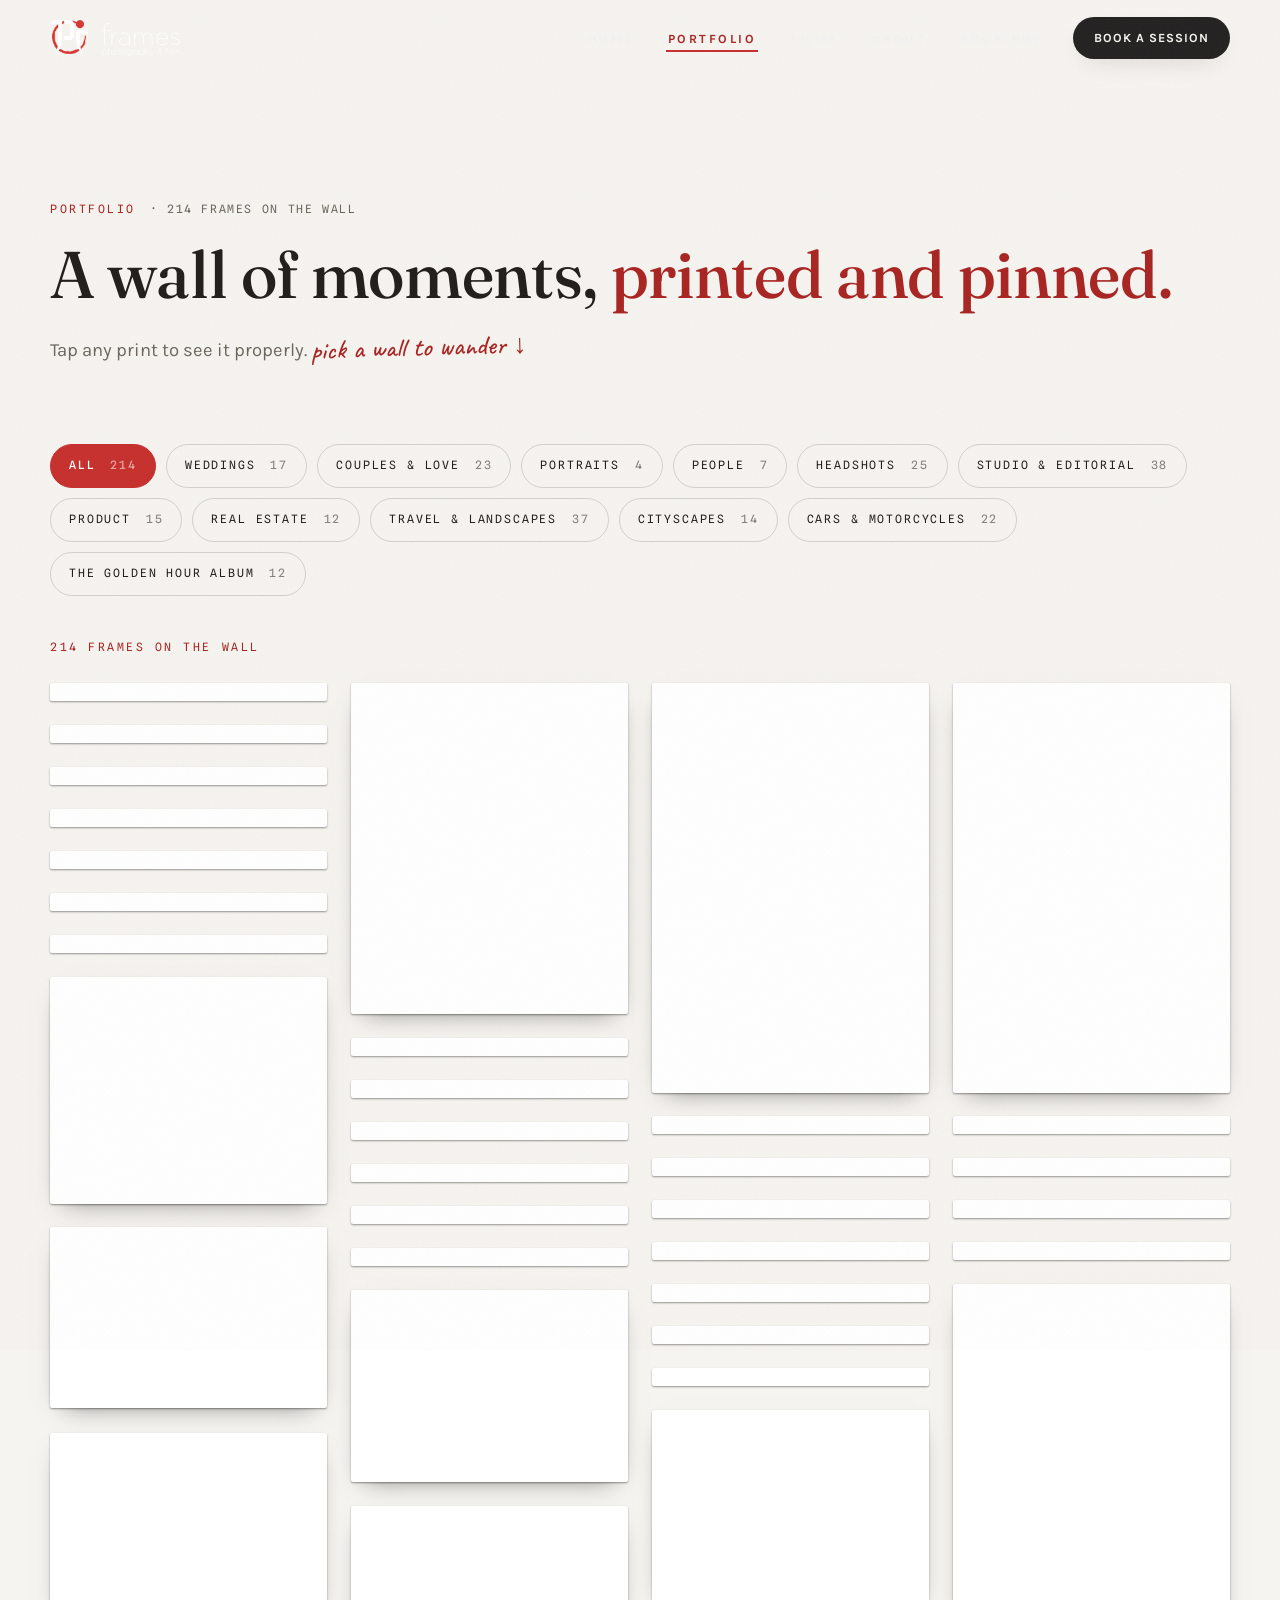
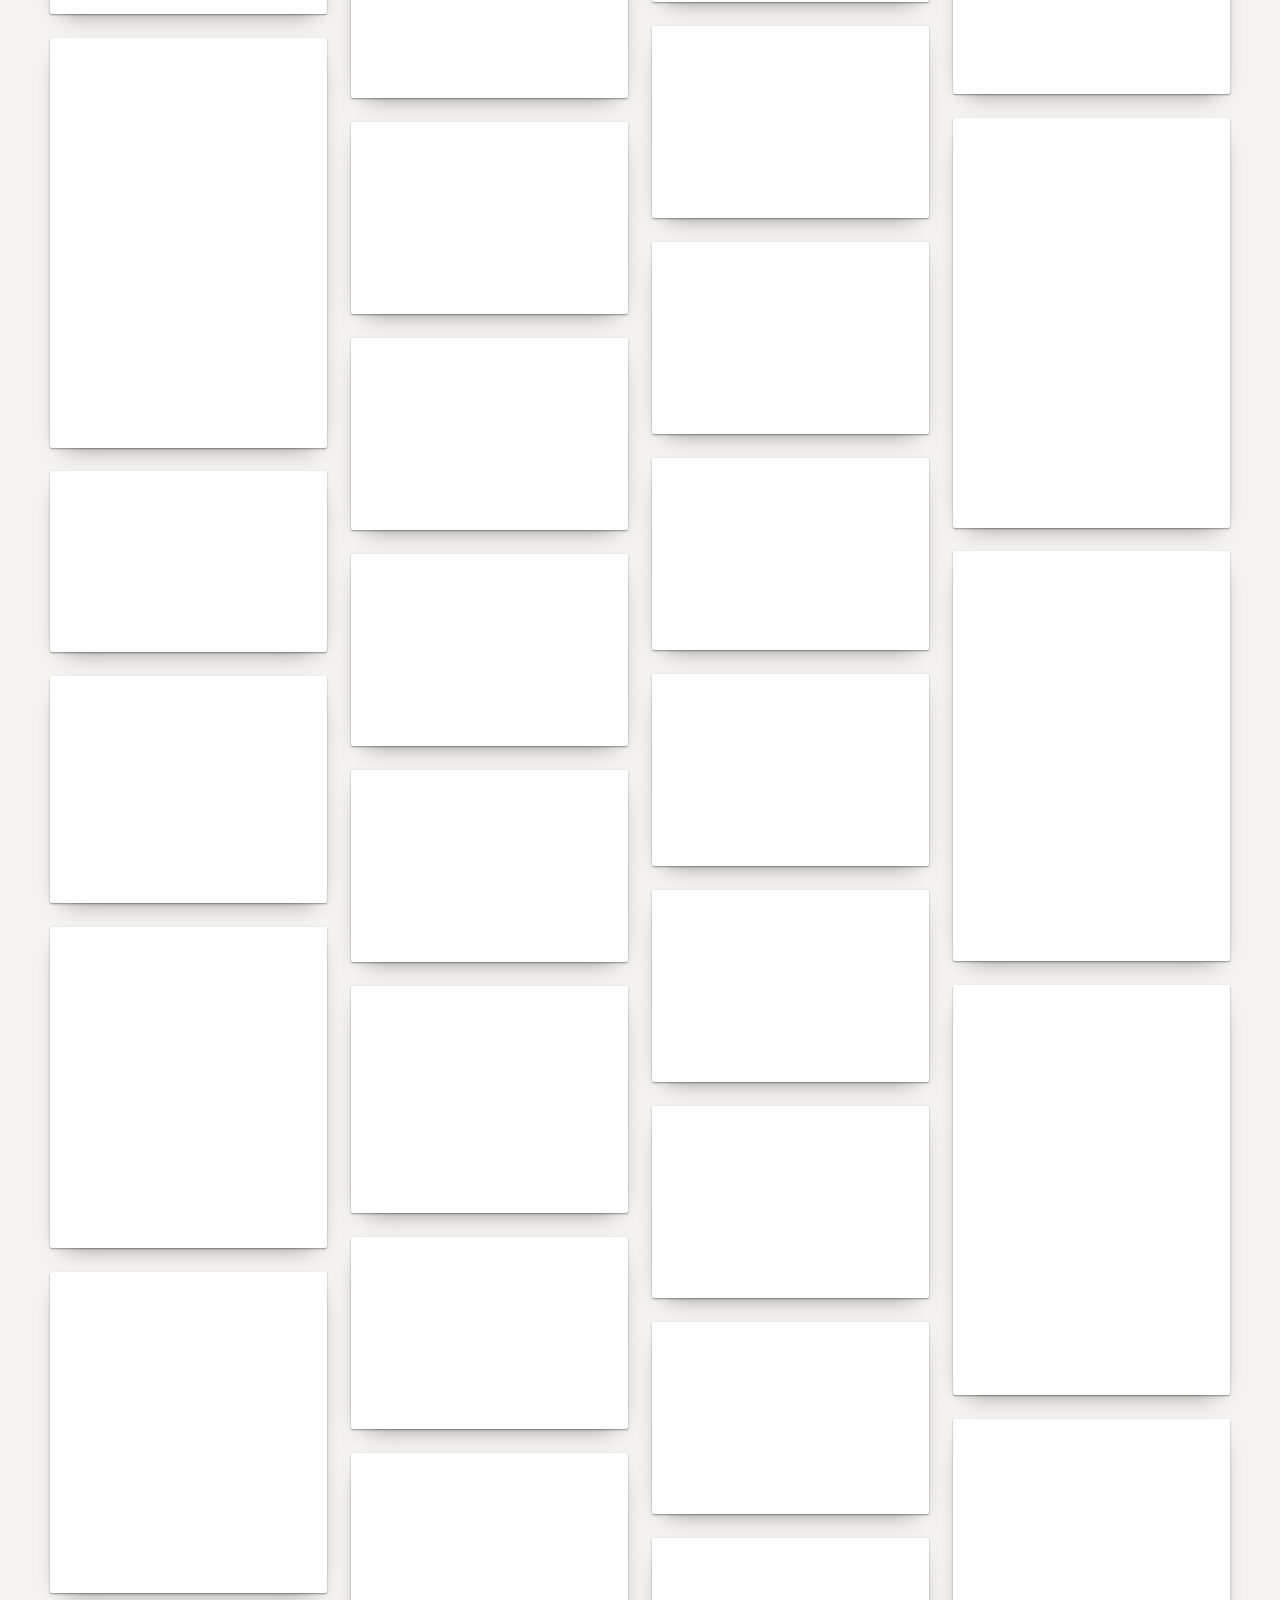
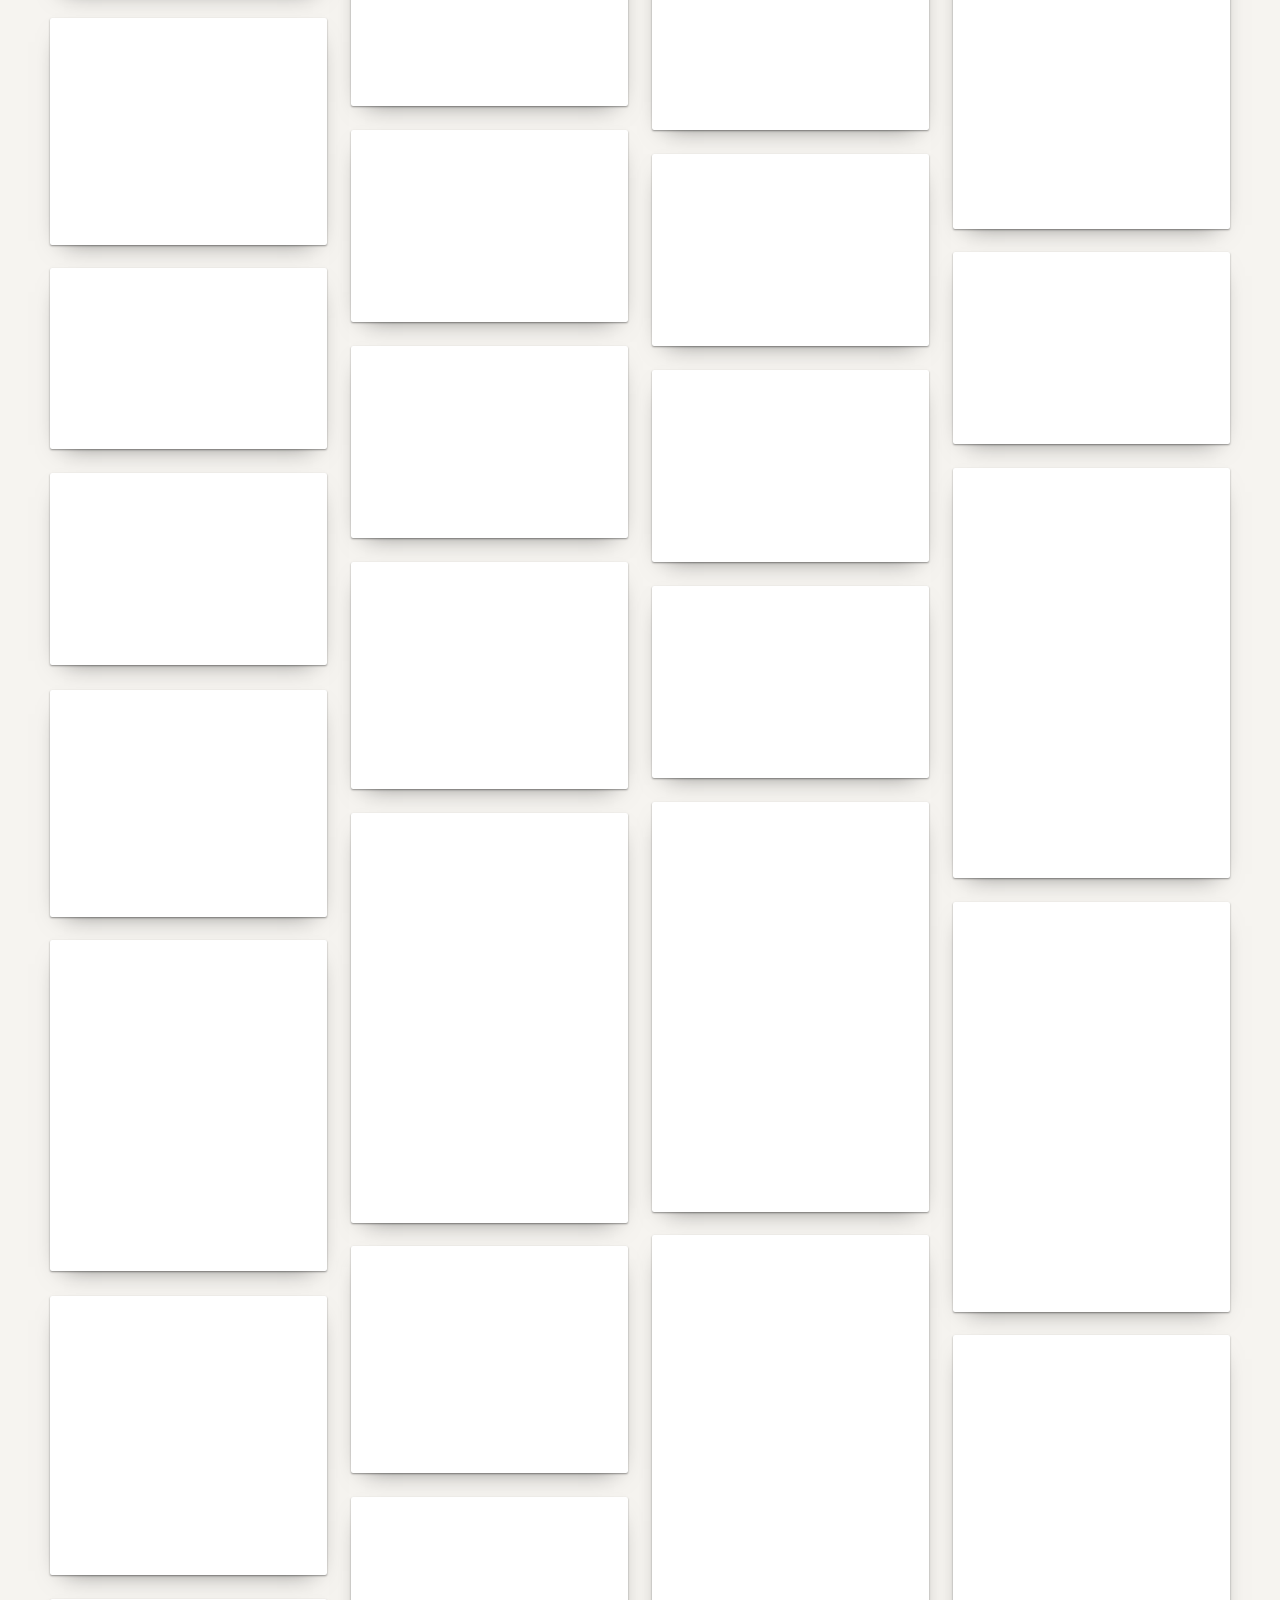
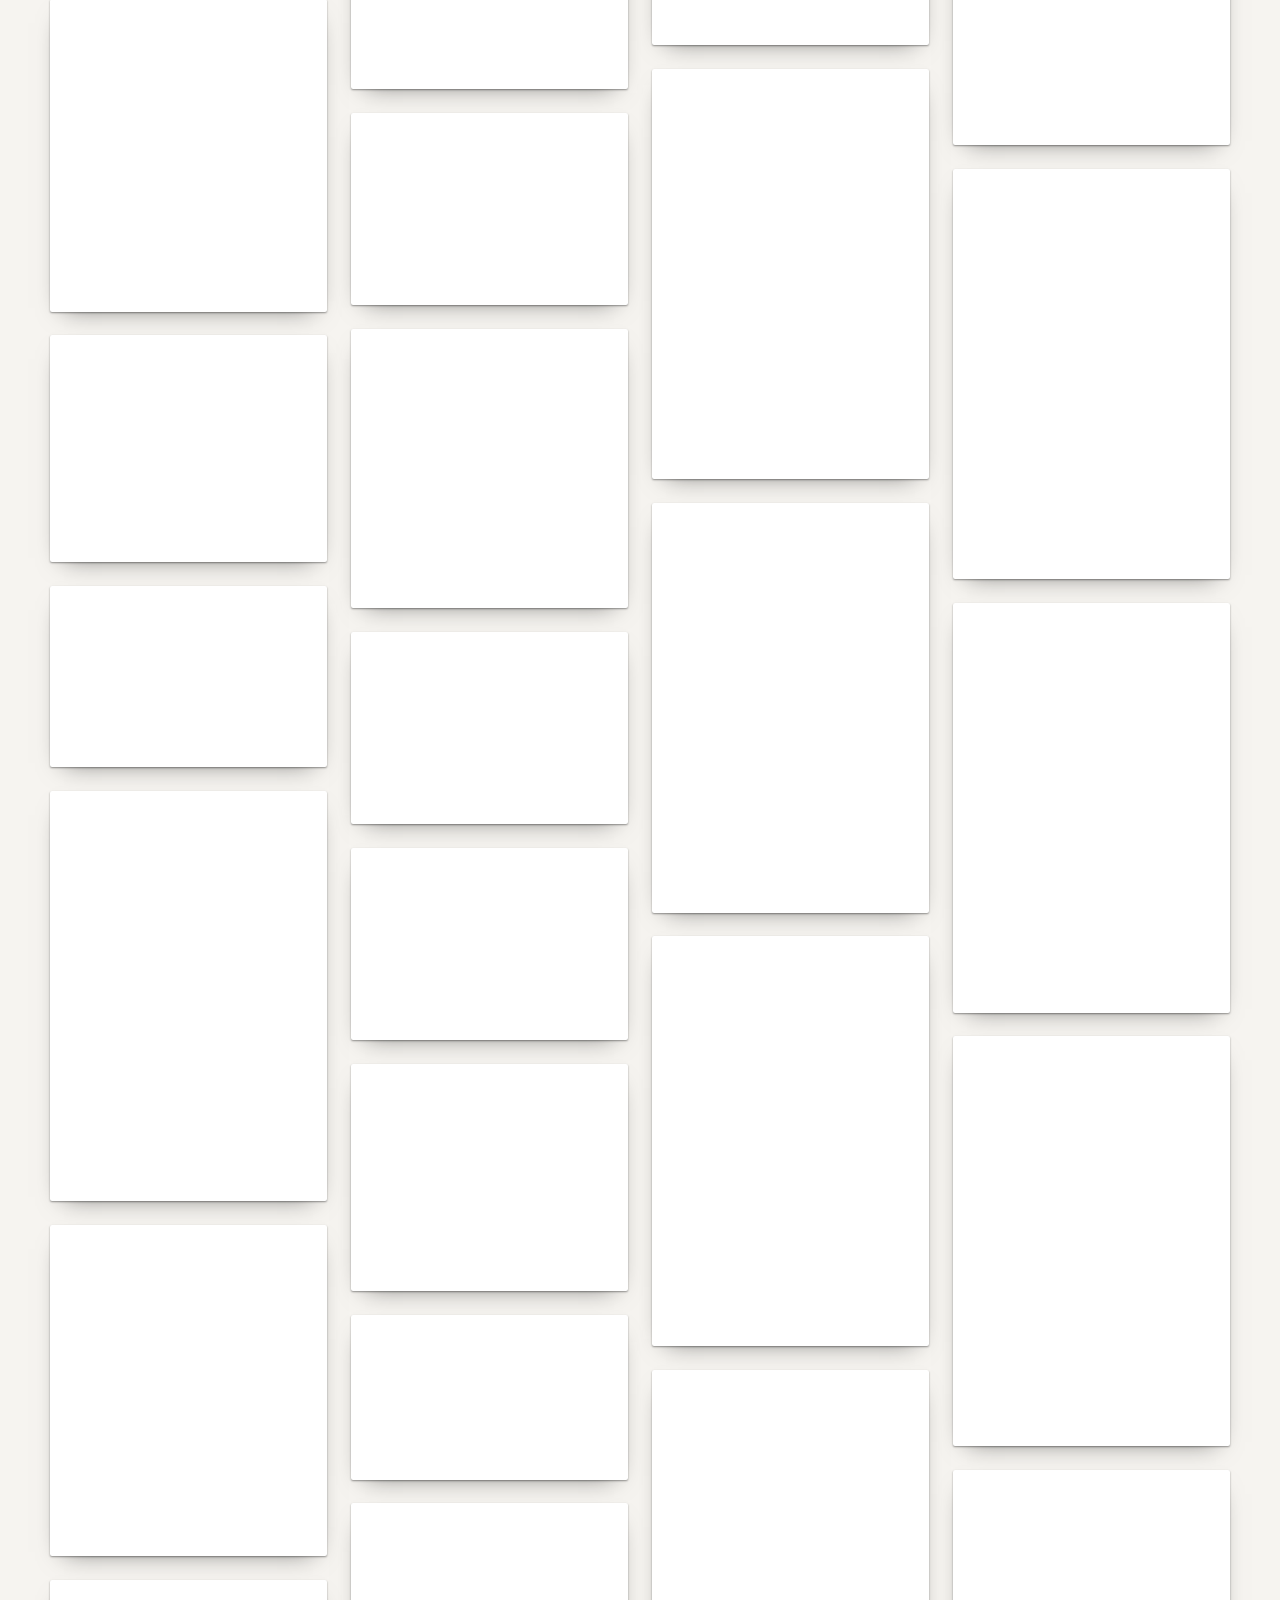
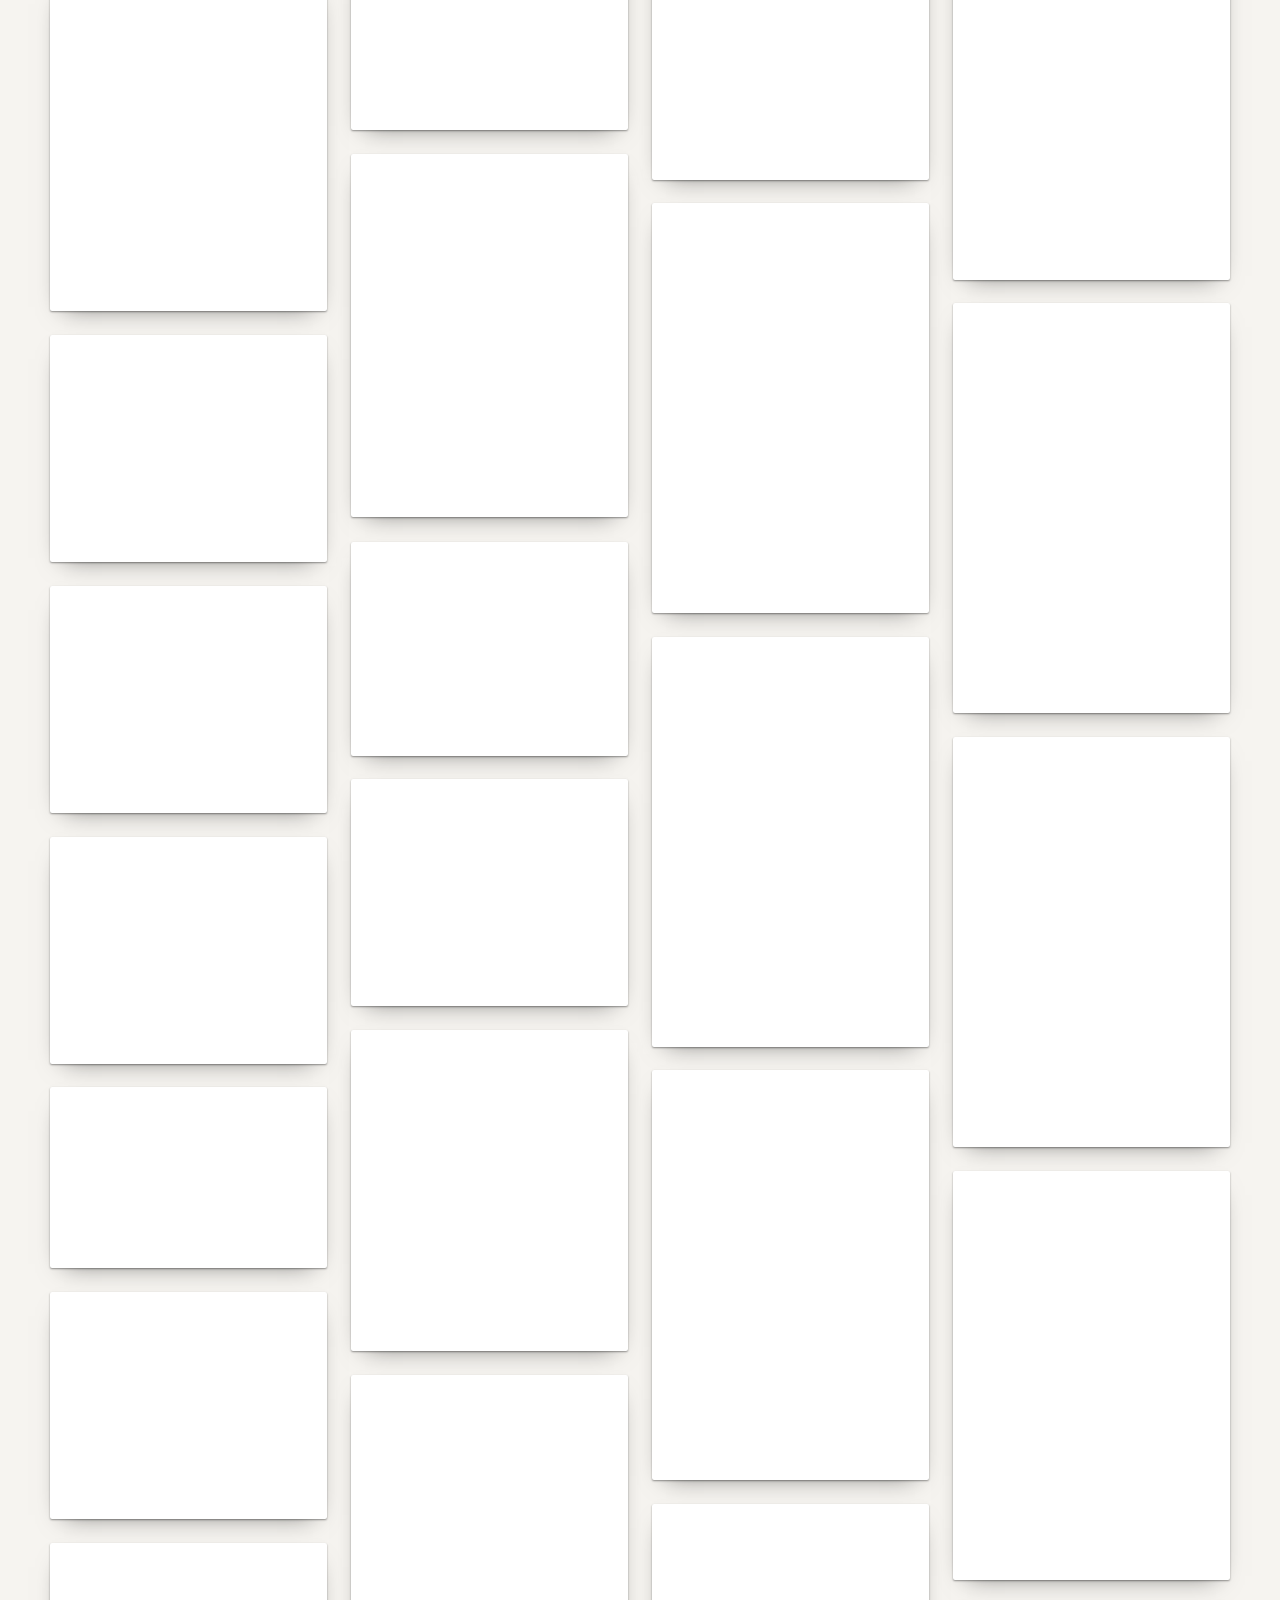
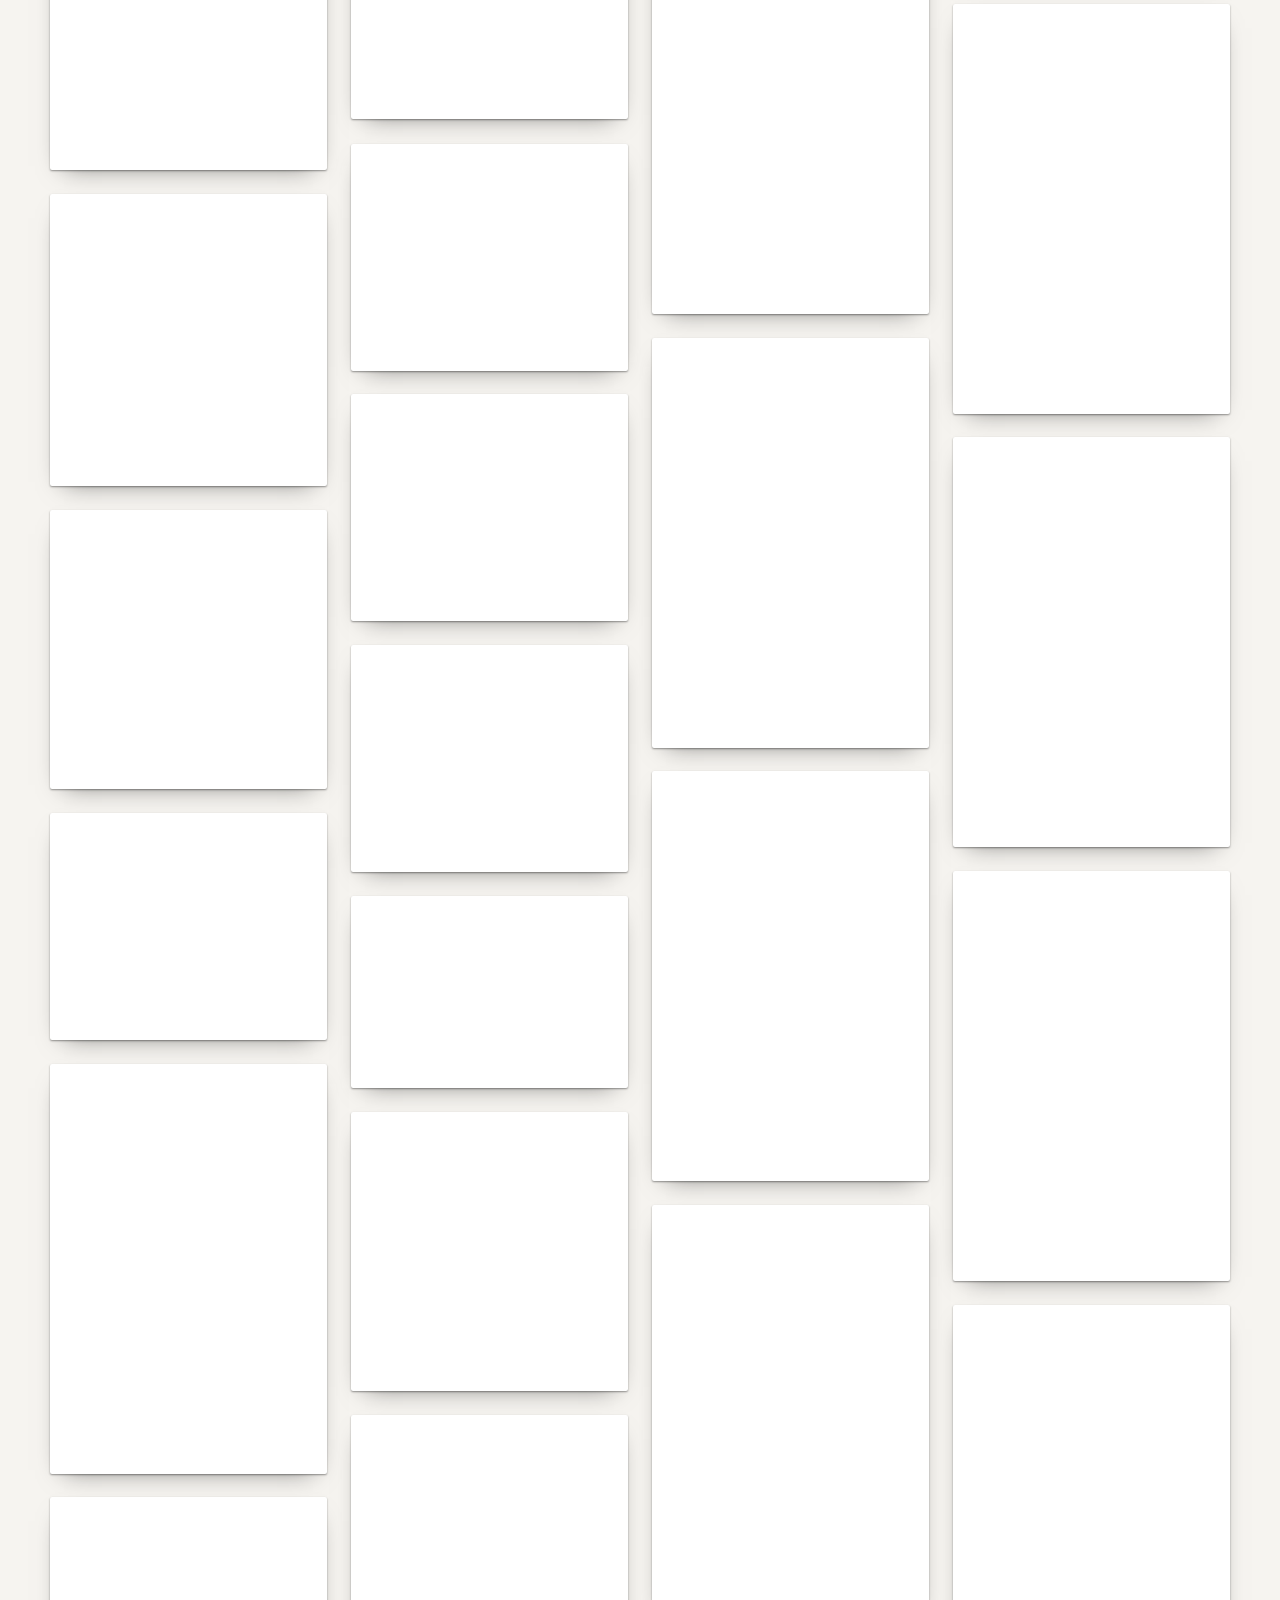
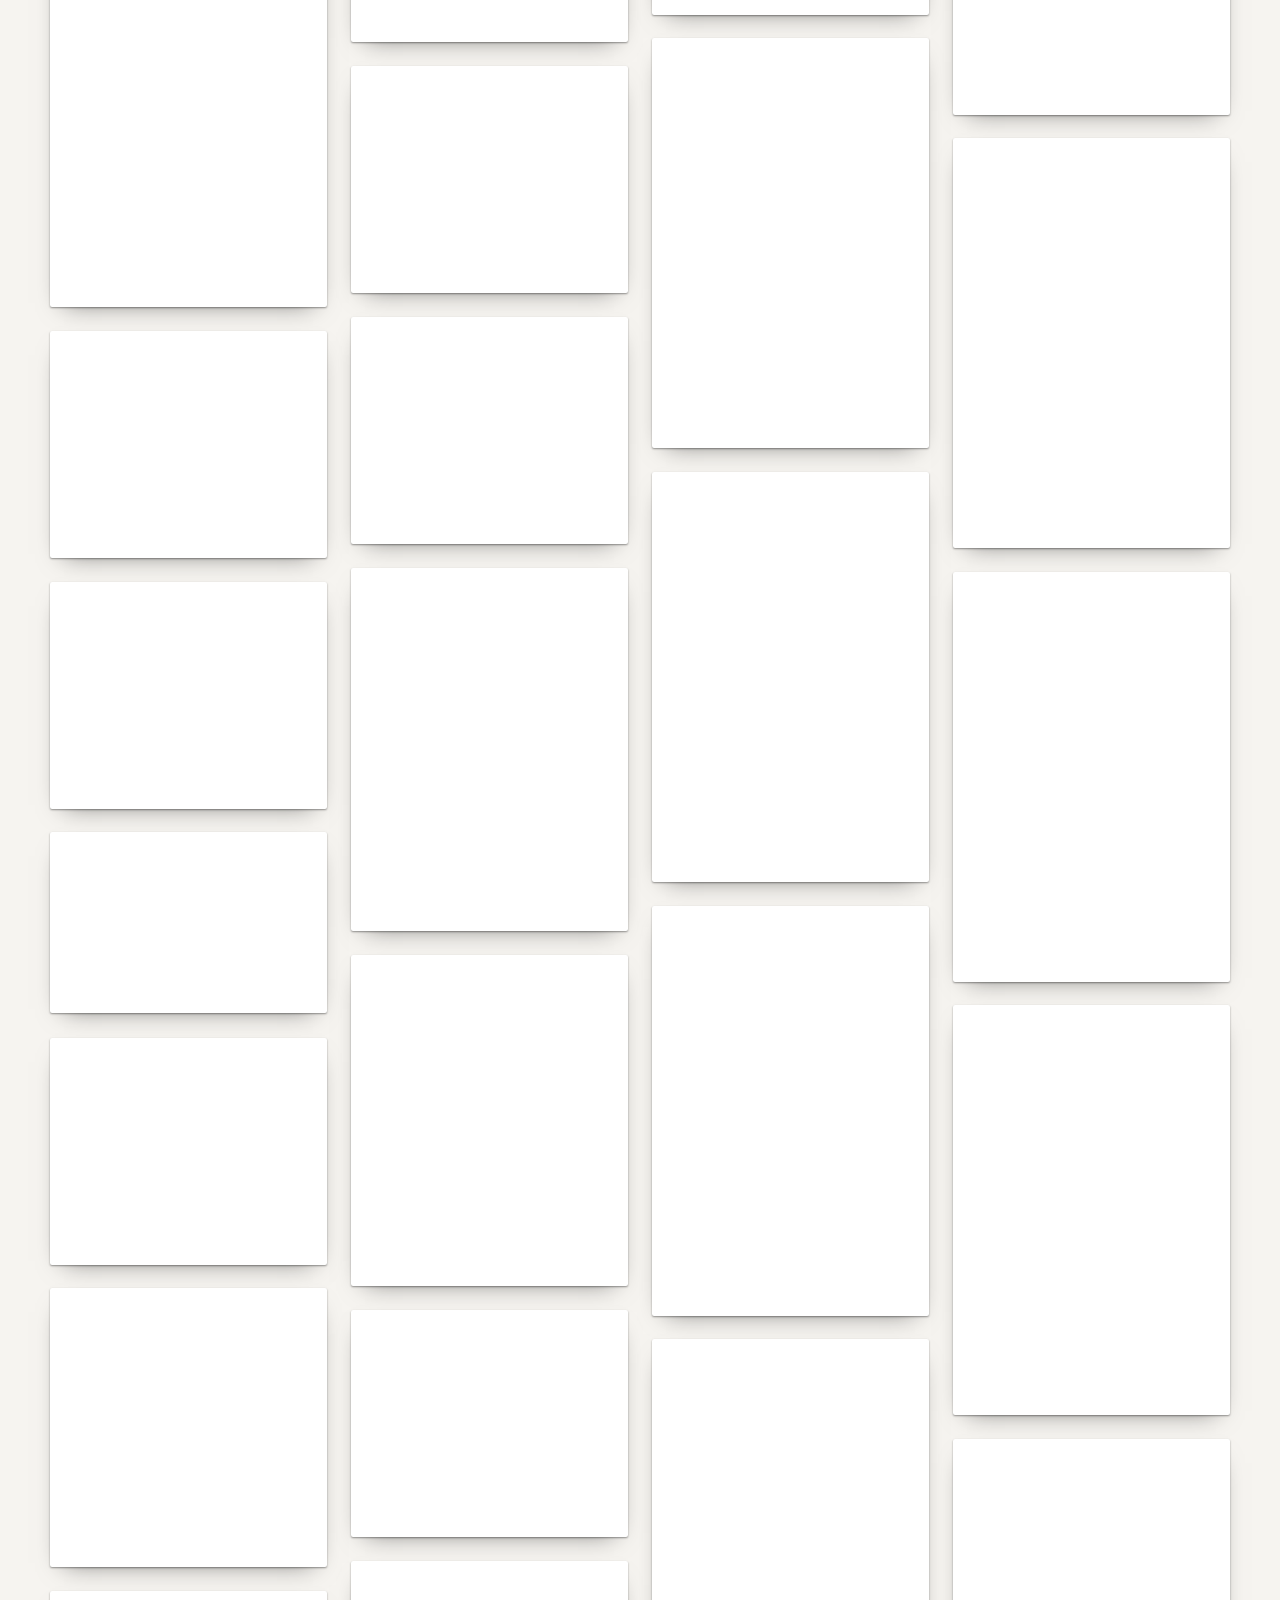
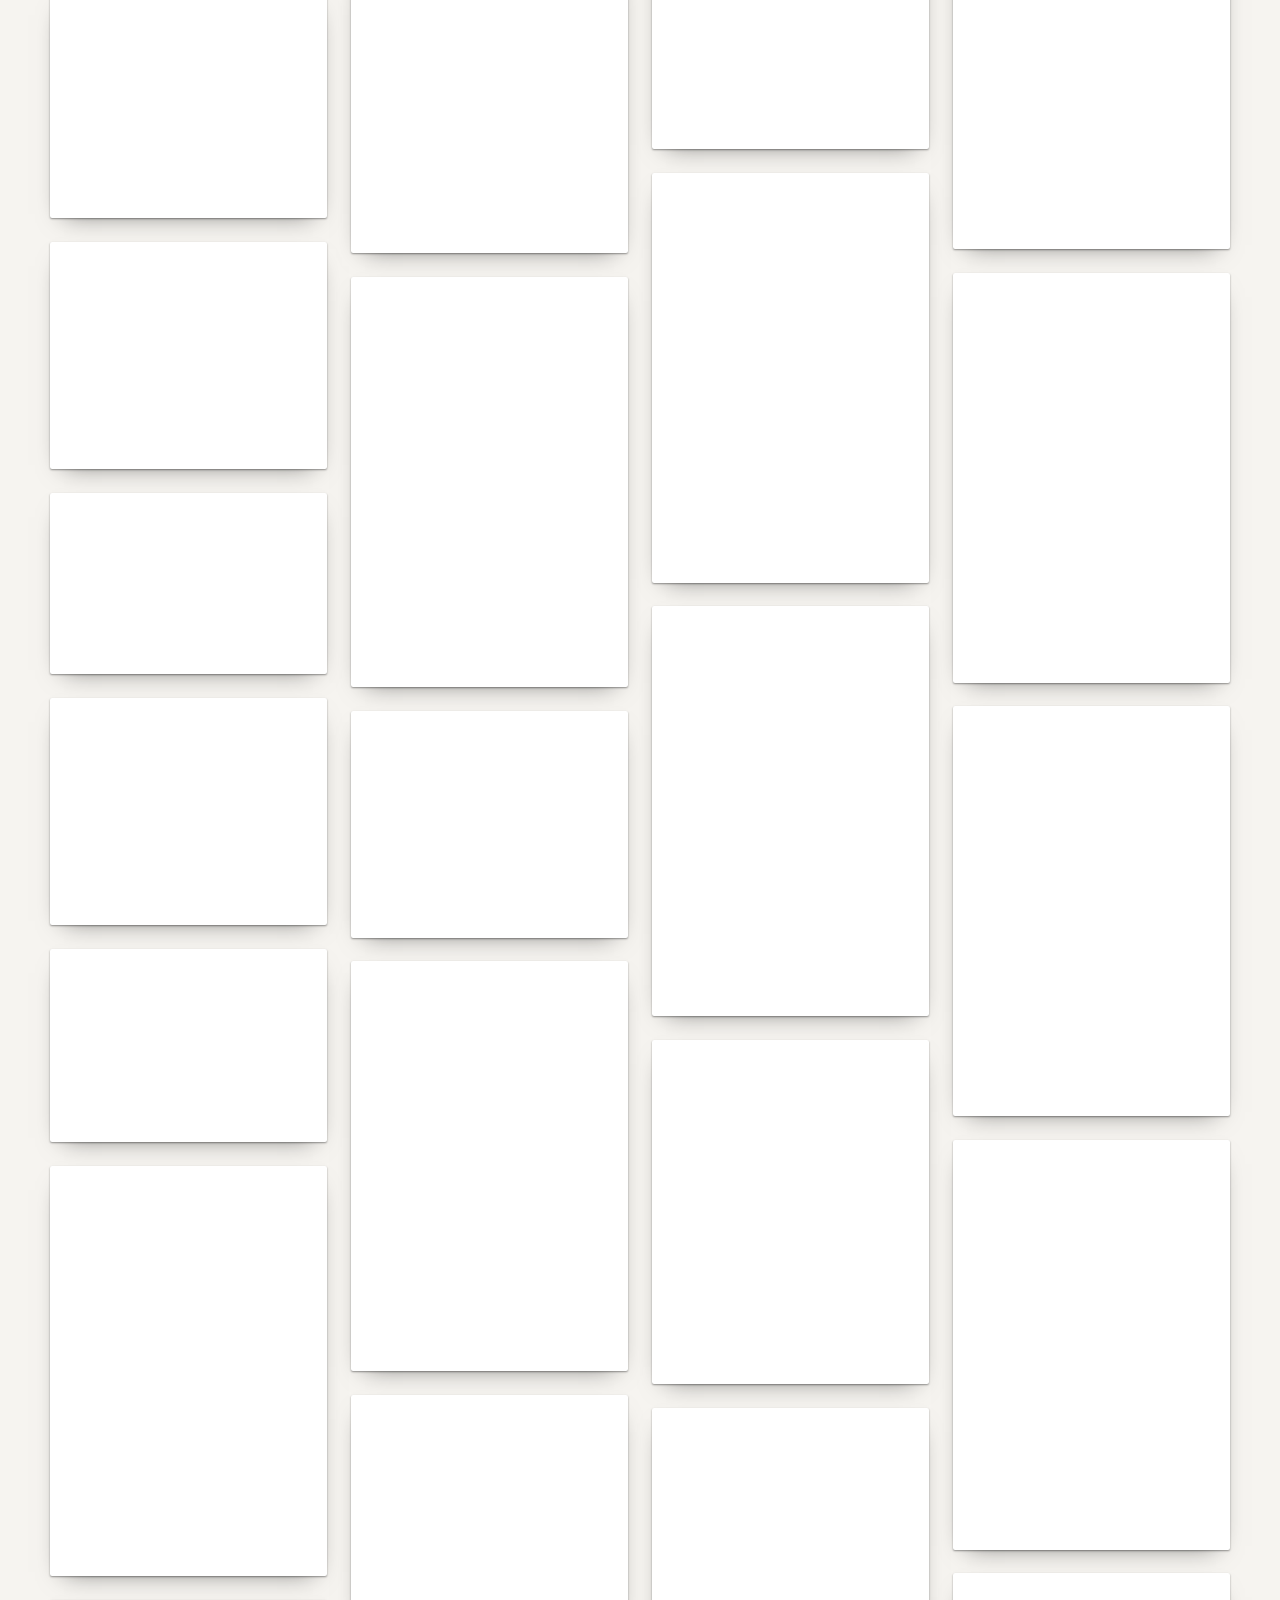
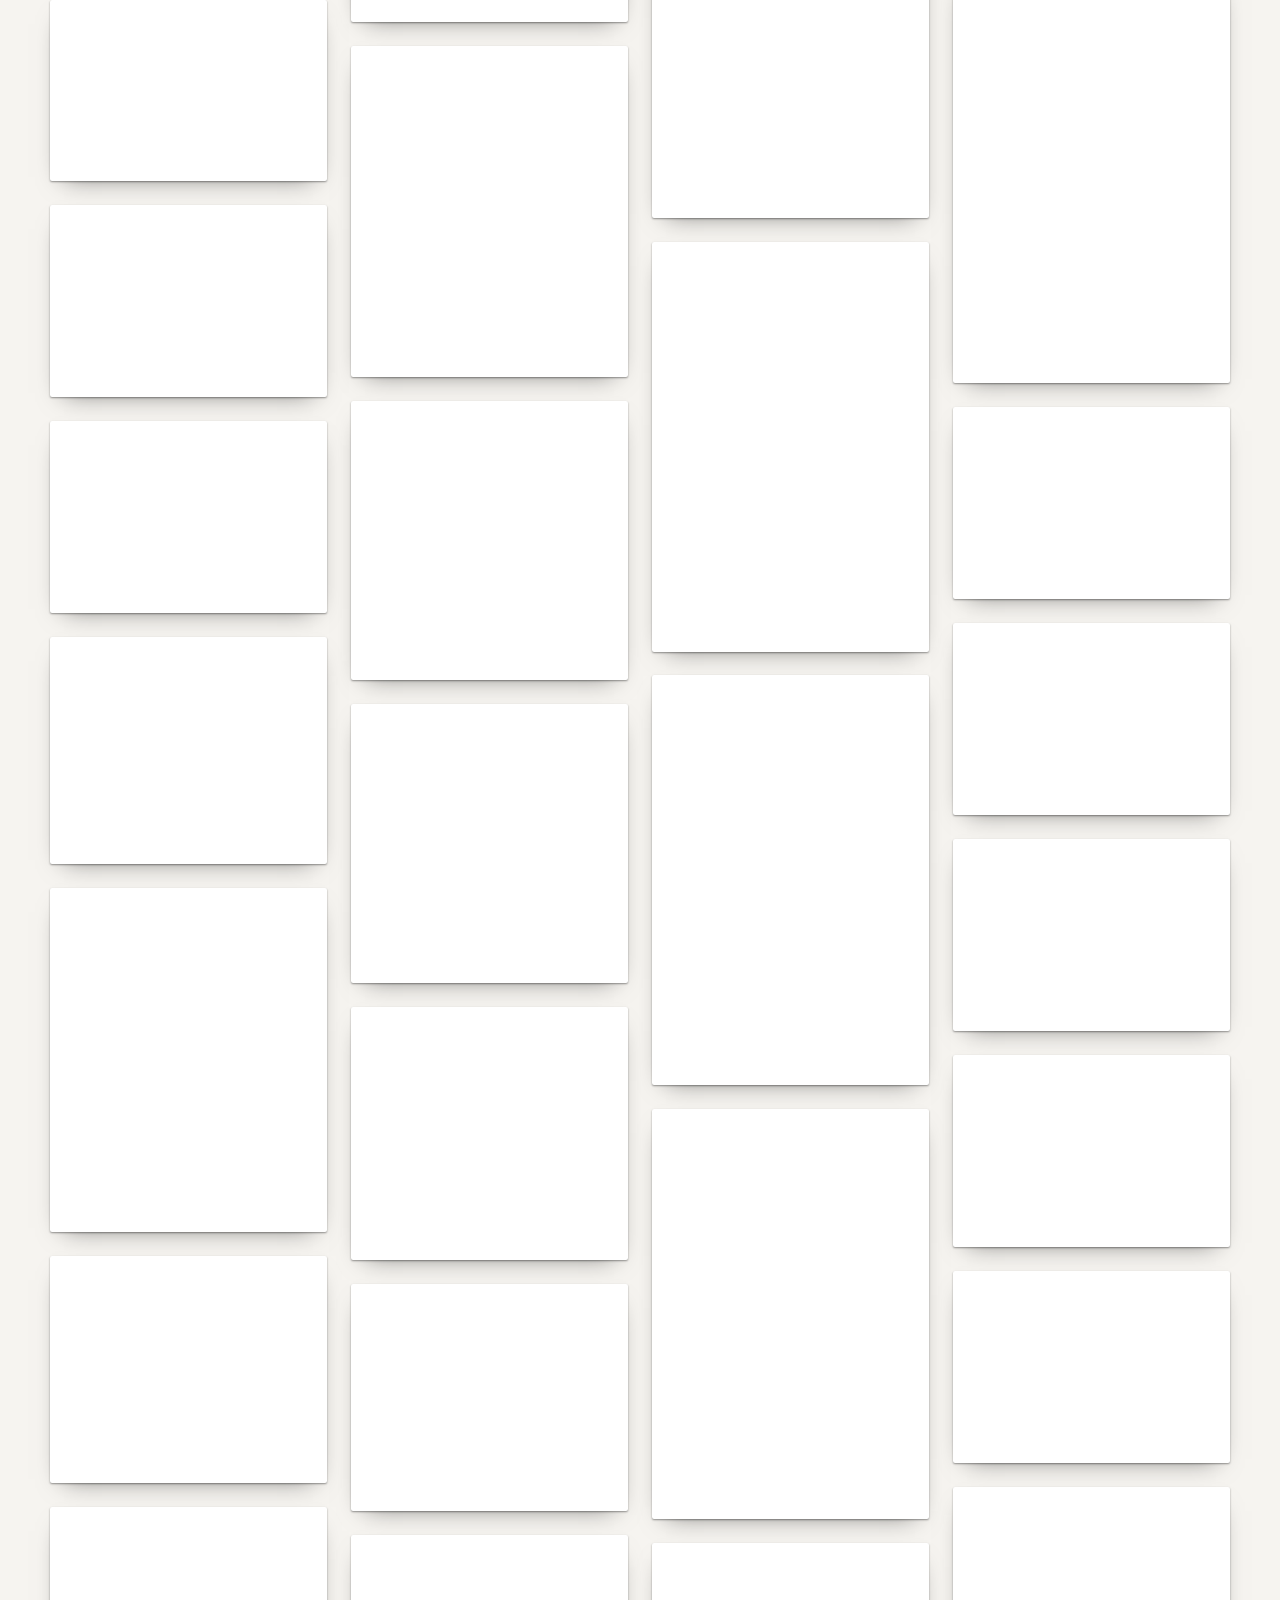
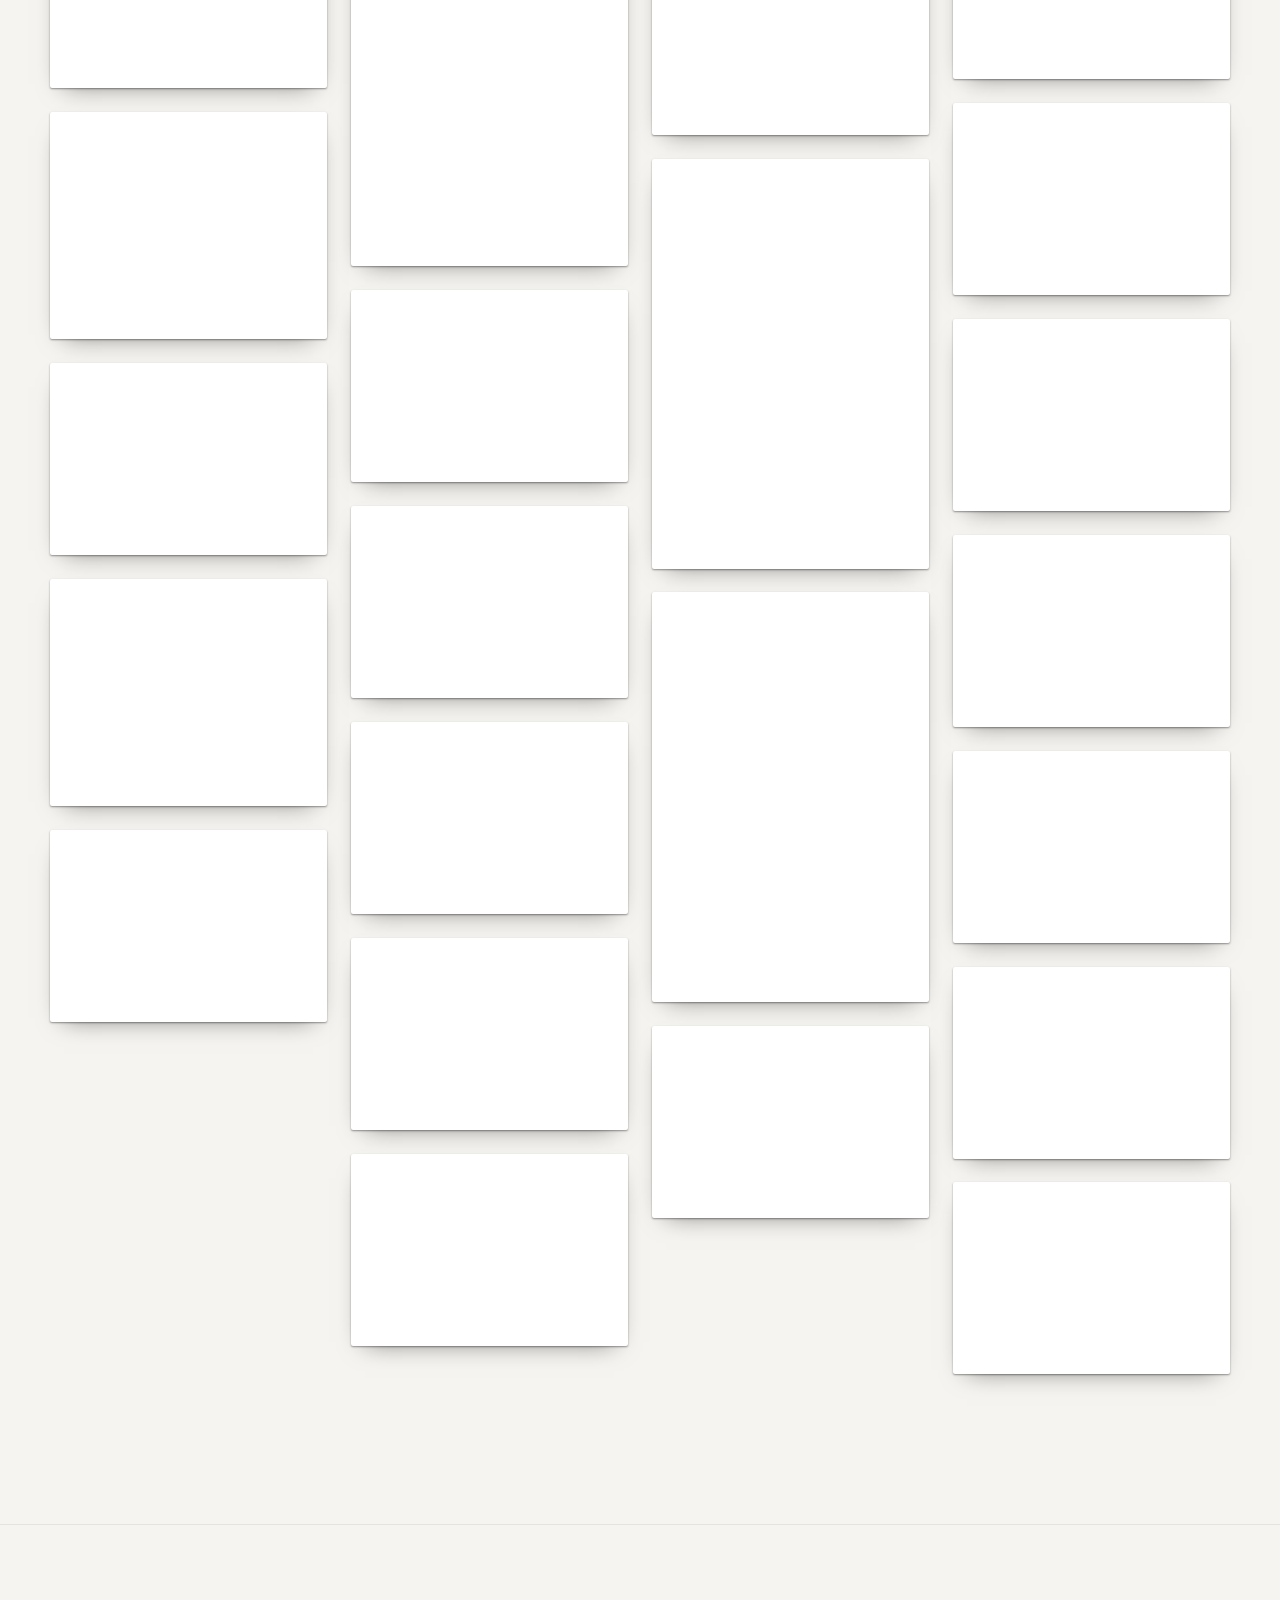
==== commit f4cff2fc: "Update Realestate" ====
--- a/portfolio.html
+++ b/portfolio.html
@@ -54,7 +54,7 @@
 <main>
   <section class="page-hero">
     <div class="wrap">
-      <p class="eyebrow reveal">Portfolio <span class="exif">· 202 frames on the wall</span></p>
+      <p class="eyebrow reveal">Portfolio <span class="exif">· 214 frames on the wall</span></p>
       <h1 class="title reveal d1">A wall of moments, <em>printed and pinned.</em></h1>
       <p class="lede reveal d2">Tap any print to see it properly. <span class="hand">pick a wall to wander ↓</span></p>
     </div>
@@ -66,12 +66,12 @@
 <div class="filter-select" id="filter-select">
   <button type="button" class="filter-trigger" id="filter-trigger" aria-haspopup="listbox" aria-expanded="false">
     <span class="ft-label">Showing <b id="ft-current">All</b></span>
-    <span class="ft-count" id="ft-current-count">202</span>
+    <span class="ft-count" id="ft-current-count">214</span>
     <svg class="ft-chevron" viewBox="0 0 12 8" aria-hidden="true"><path d="M1 1l5 5 5-5" fill="none" stroke="currentColor" stroke-width="1.6"/></svg>
   </button>
   <ul class="filter-menu" id="filter-menu" role="listbox" aria-label="Filter the gallery" tabindex="-1">
     <li role="option" class="filter-option is-active" data-filter="all" aria-selected="true">
-      <span class="fo-label">All</span><span class="fo-count">202</span>
+      <span class="fo-label">All</span><span class="fo-count">214</span>
     </li><li role="option" class="filter-option" data-filter="weddings" aria-selected="false">
       <span class="fo-label">Weddings</span><span class="fo-count">17</span>
     </li><li role="option" class="filter-option" data-filter="love-stories" aria-selected="false">
@@ -86,6 +86,8 @@
       <span class="fo-label">Studio & Editorial</span><span class="fo-count">38</span>
     </li><li role="option" class="filter-option" data-filter="product" aria-selected="false">
       <span class="fo-label">Product</span><span class="fo-count">15</span>
+    </li><li role="option" class="filter-option" data-filter="realestate" aria-selected="false">
+      <span class="fo-label">Real Estate</span><span class="fo-count">12</span>
     </li><li role="option" class="filter-option" data-filter="travel" aria-selected="false">
       <span class="fo-label">Travel & Landscapes</span><span class="fo-count">37</span>
     </li><li role="option" class="filter-option" data-filter="city" aria-selected="false">
@@ -97,8 +99,8 @@
     </li>
   </ul>
 </div>
-      <div class="filters reveal" role="group" aria-label="Filter the gallery"><button class="chip" data-filter="all" aria-pressed="true">All <span class="n">202</span></button><button class="chip" data-filter="weddings" aria-pressed="false">Weddings <span class="n">17</span></button><button class="chip" data-filter="love-stories" aria-pressed="false">Couples & Love <span class="n">23</span></button><button class="chip" data-filter="portraits" aria-pressed="false">Portraits <span class="n">4</span></button><button class="chip" data-filter="people" aria-pressed="false">People <span class="n">7</span></button><button class="chip" data-filter="headshots" aria-pressed="false">Headshots <span class="n">25</span></button><button class="chip" data-filter="studio" aria-pressed="false">Studio & Editorial <span class="n">38</span></button><button class="chip" data-filter="product" aria-pressed="false">Product <span class="n">15</span></button><button class="chip" data-filter="travel" aria-pressed="false">Travel & Landscapes <span class="n">37</span></button><button class="chip" data-filter="city" aria-pressed="false">Cityscapes <span class="n">14</span></button><button class="chip" data-filter="automotive" aria-pressed="false">Cars & Motorcycles <span class="n">22</span></button><button class="chip" data-filter="golden-hour" aria-pressed="false">The Golden Hour Album <span class="n">12</span></button></div>
-      <p id="gallery-status" class="eyebrow" style="margin-bottom:26px">202 frames on the wall</p>
+      <div class="filters reveal" role="group" aria-label="Filter the gallery"><button class="chip" data-filter="all" aria-pressed="true">All <span class="n">214</span></button><button class="chip" data-filter="weddings" aria-pressed="false">Weddings <span class="n">17</span></button><button class="chip" data-filter="love-stories" aria-pressed="false">Couples & Love <span class="n">23</span></button><button class="chip" data-filter="portraits" aria-pressed="false">Portraits <span class="n">4</span></button><button class="chip" data-filter="people" aria-pressed="false">People <span class="n">7</span></button><button class="chip" data-filter="headshots" aria-pressed="false">Headshots <span class="n">25</span></button><button class="chip" data-filter="studio" aria-pressed="false">Studio & Editorial <span class="n">38</span></button><button class="chip" data-filter="product" aria-pressed="false">Product <span class="n">15</span></button><button class="chip" data-filter="realestate" aria-pressed="false">Real Estate <span class="n">12</span></button><button class="chip" data-filter="travel" aria-pressed="false">Travel & Landscapes <span class="n">37</span></button><button class="chip" data-filter="city" aria-pressed="false">Cityscapes <span class="n">14</span></button><button class="chip" data-filter="automotive" aria-pressed="false">Cars & Motorcycles <span class="n">22</span></button><button class="chip" data-filter="golden-hour" aria-pressed="false">The Golden Hour Album <span class="n">12</span></button></div>
+      <p id="gallery-status" class="eyebrow" style="margin-bottom:26px">214 frames on the wall</p>
       <div class="masonry" id="gallery"><button class="print" data-cat="weddings" data-cap="Bride on stairs with baby&#x27;s-breath bouquet" aria-label="Weddings: bride on stairs with baby&#x27;s-breath bouquet">
       <span class="print-tag">Weddings</span>
       <img src="Media/adjusted-2col-01.jpg" alt="Weddings — bride on stairs with baby&#x27;s-breath bouquet" loading="eager" fetchpriority="high" decoding="async">
@@ -705,6 +707,42 @@
     </button><button class="print" data-cat="studio" data-cap="Fashion frame, luminous skin" aria-label="Studio &amp; Editorial: fashion frame, luminous skin">
       <span class="print-tag">Studio &amp; Editorial</span>
       <img src="Media/album-studio-38.jpg" alt="Studio &amp; Editorial — fashion frame, luminous skin" loading="lazy" decoding="async">
+    </button><button class="print" data-cat="realestate" data-cap="Everton Road — aerial of the estate &amp; gardens" aria-label="Real Estate: everton road — aerial of the estate &amp; gardens">
+      <span class="print-tag">Real Estate</span>
+      <img src="Media/album-realestate-01.jpg" alt="Real Estate — everton road — aerial of the estate &amp; gardens" loading="lazy" decoding="async">
+    </button><button class="print" data-cat="realestate" data-cap="The Woods — garden greenhouse studio" aria-label="Real Estate: the woods — garden greenhouse studio">
+      <span class="print-tag">Real Estate</span>
+      <img src="Media/album-realestate-02.jpg" alt="Real Estate — the woods — garden greenhouse studio" loading="lazy" decoding="async">
+    </button><button class="print" data-cat="realestate" data-cap="Everton Road — guest bedroom with valley view" aria-label="Real Estate: everton road — guest bedroom with valley view">
+      <span class="print-tag">Real Estate</span>
+      <img src="Media/album-realestate-03.jpg" alt="Real Estate — everton road — guest bedroom with valley view" loading="lazy" decoding="async">
+    </button><button class="print" data-cat="realestate" data-cap="Everton Road — formal lounge &amp; fireplace" aria-label="Real Estate: everton road — formal lounge &amp; fireplace">
+      <span class="print-tag">Real Estate</span>
+      <img src="Media/album-realestate-04.jpg" alt="Real Estate — everton road — formal lounge &amp; fireplace" loading="lazy" decoding="async">
+    </button><button class="print" data-cat="realestate" data-cap="Everton Road — open-plan kitchen &amp; dining" aria-label="Real Estate: everton road — open-plan kitchen &amp; dining">
+      <span class="print-tag">Real Estate</span>
+      <img src="Media/album-realestate-05.jpg" alt="Real Estate — everton road — open-plan kitchen &amp; dining" loading="lazy" decoding="async">
+    </button><button class="print" data-cat="realestate" data-cap="The Woods — main bedroom, botanical feature wall" aria-label="Real Estate: the woods — main bedroom, botanical feature wall">
+      <span class="print-tag">Real Estate</span>
+      <img src="Media/album-realestate-06.jpg" alt="Real Estate — the woods — main bedroom, botanical feature wall" loading="lazy" decoding="async">
+    </button><button class="print" data-cat="realestate" data-cap="Everton Road — family bathroom, patterned tiling" aria-label="Real Estate: everton road — family bathroom, patterned tiling">
+      <span class="print-tag">Real Estate</span>
+      <img src="Media/album-realestate-07.jpg" alt="Real Estate — everton road — family bathroom, patterned tiling" loading="lazy" decoding="async">
+    </button><button class="print" data-cat="realestate" data-cap="Everton Road — upstairs sitting room &amp; balcony" aria-label="Real Estate: everton road — upstairs sitting room &amp; balcony">
+      <span class="print-tag">Real Estate</span>
+      <img src="Media/album-realestate-08.jpg" alt="Real Estate — everton road — upstairs sitting room &amp; balcony" loading="lazy" decoding="async">
+    </button><button class="print" data-cat="realestate" data-cap="The Woods — games room bar &amp; pool table" aria-label="Real Estate: the woods — games room bar &amp; pool table">
+      <span class="print-tag">Real Estate</span>
+      <img src="Media/album-realestate-09.jpg" alt="Real Estate — the woods — games room bar &amp; pool table" loading="lazy" decoding="async">
+    </button><button class="print" data-cat="realestate" data-cap="The Woods — open-plan kitchen &amp; living" aria-label="Real Estate: the woods — open-plan kitchen &amp; living">
+      <span class="print-tag">Real Estate</span>
+      <img src="Media/album-realestate-10.jpg" alt="Real Estate — the woods — open-plan kitchen &amp; living" loading="lazy" decoding="async">
+    </button><button class="print" data-cat="realestate" data-cap="The Woods — country kitchen with garden outlook" aria-label="Real Estate: the woods — country kitchen with garden outlook">
+      <span class="print-tag">Real Estate</span>
+      <img src="Media/album-realestate-11.jpg" alt="Real Estate — the woods — country kitchen with garden outlook" loading="lazy" decoding="async">
+    </button><button class="print" data-cat="realestate" data-cap="The Woods — light-filled lounge &amp; balcony" aria-label="Real Estate: the woods — light-filled lounge &amp; balcony">
+      <span class="print-tag">Real Estate</span>
+      <img src="Media/album-realestate-12.jpg" alt="Real Estate — the woods — light-filled lounge &amp; balcony" loading="lazy" decoding="async">
     </button></div>
     </div>
   </section>
